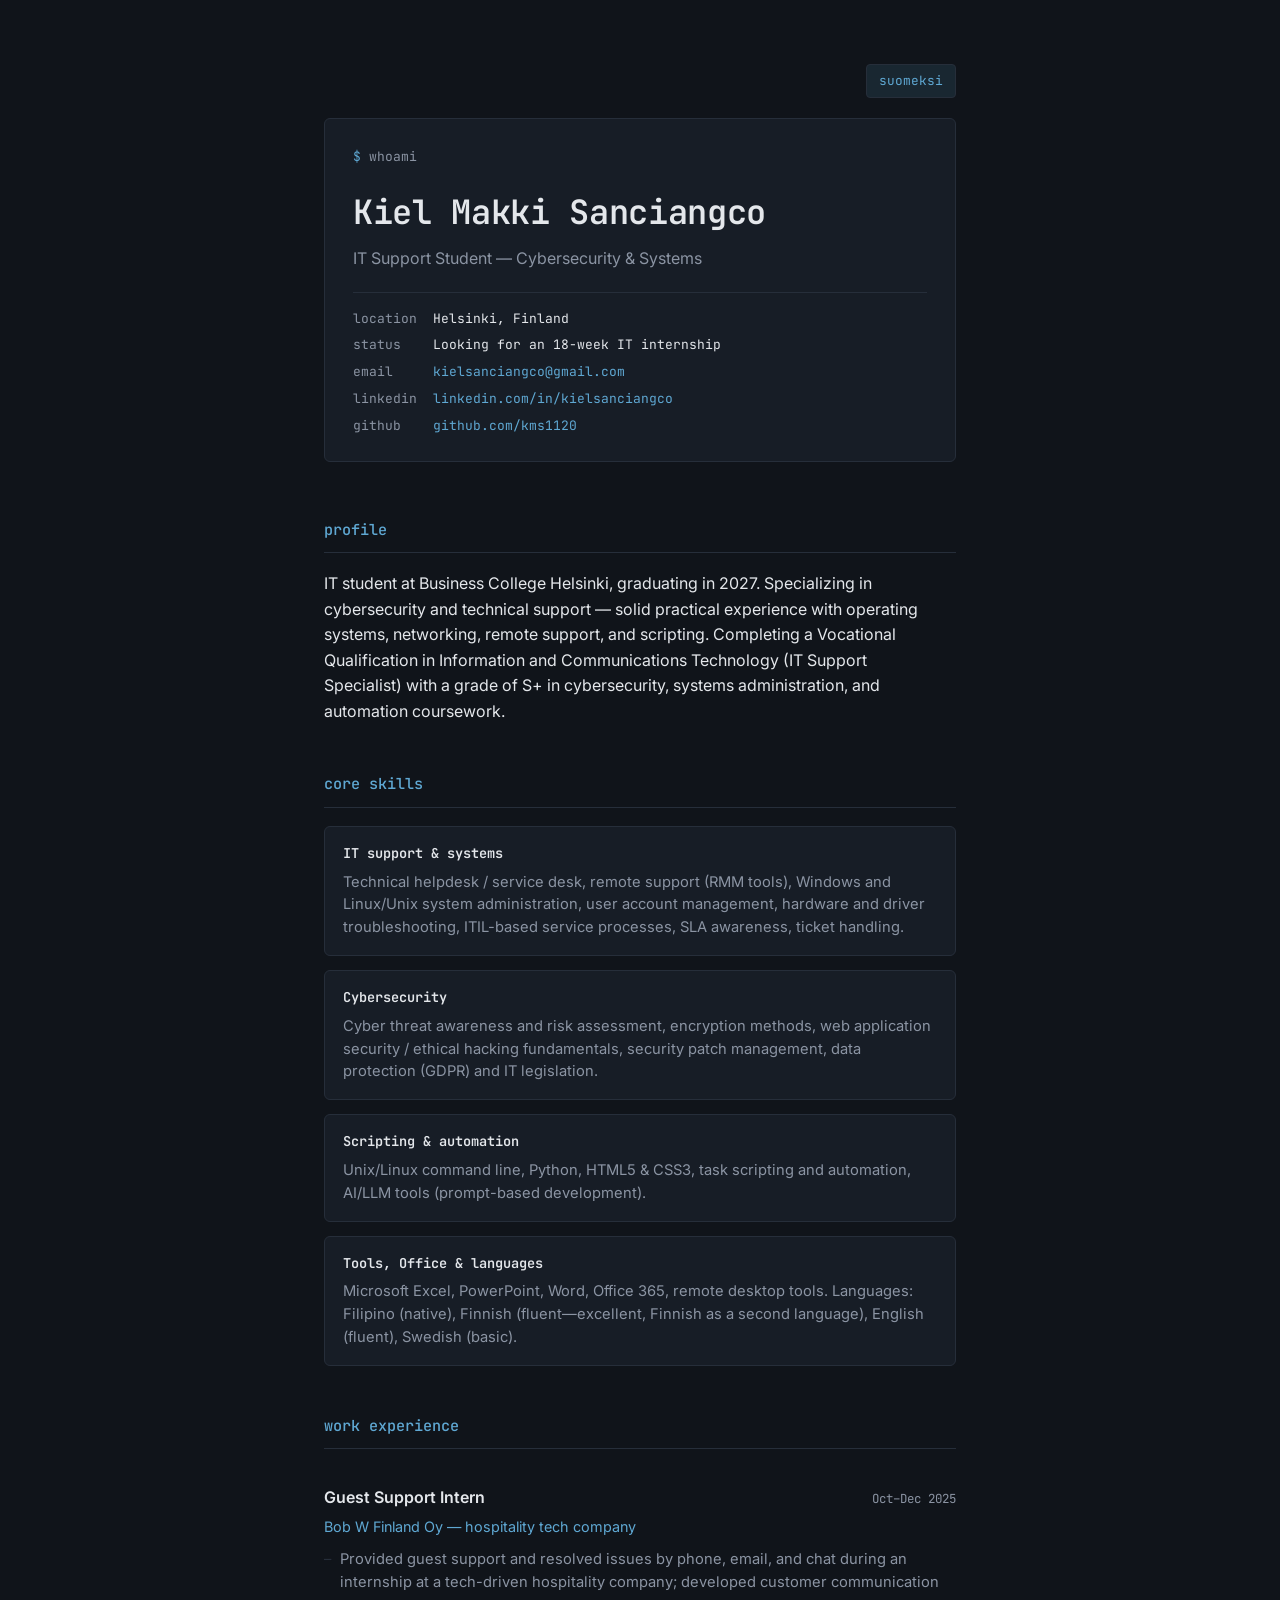
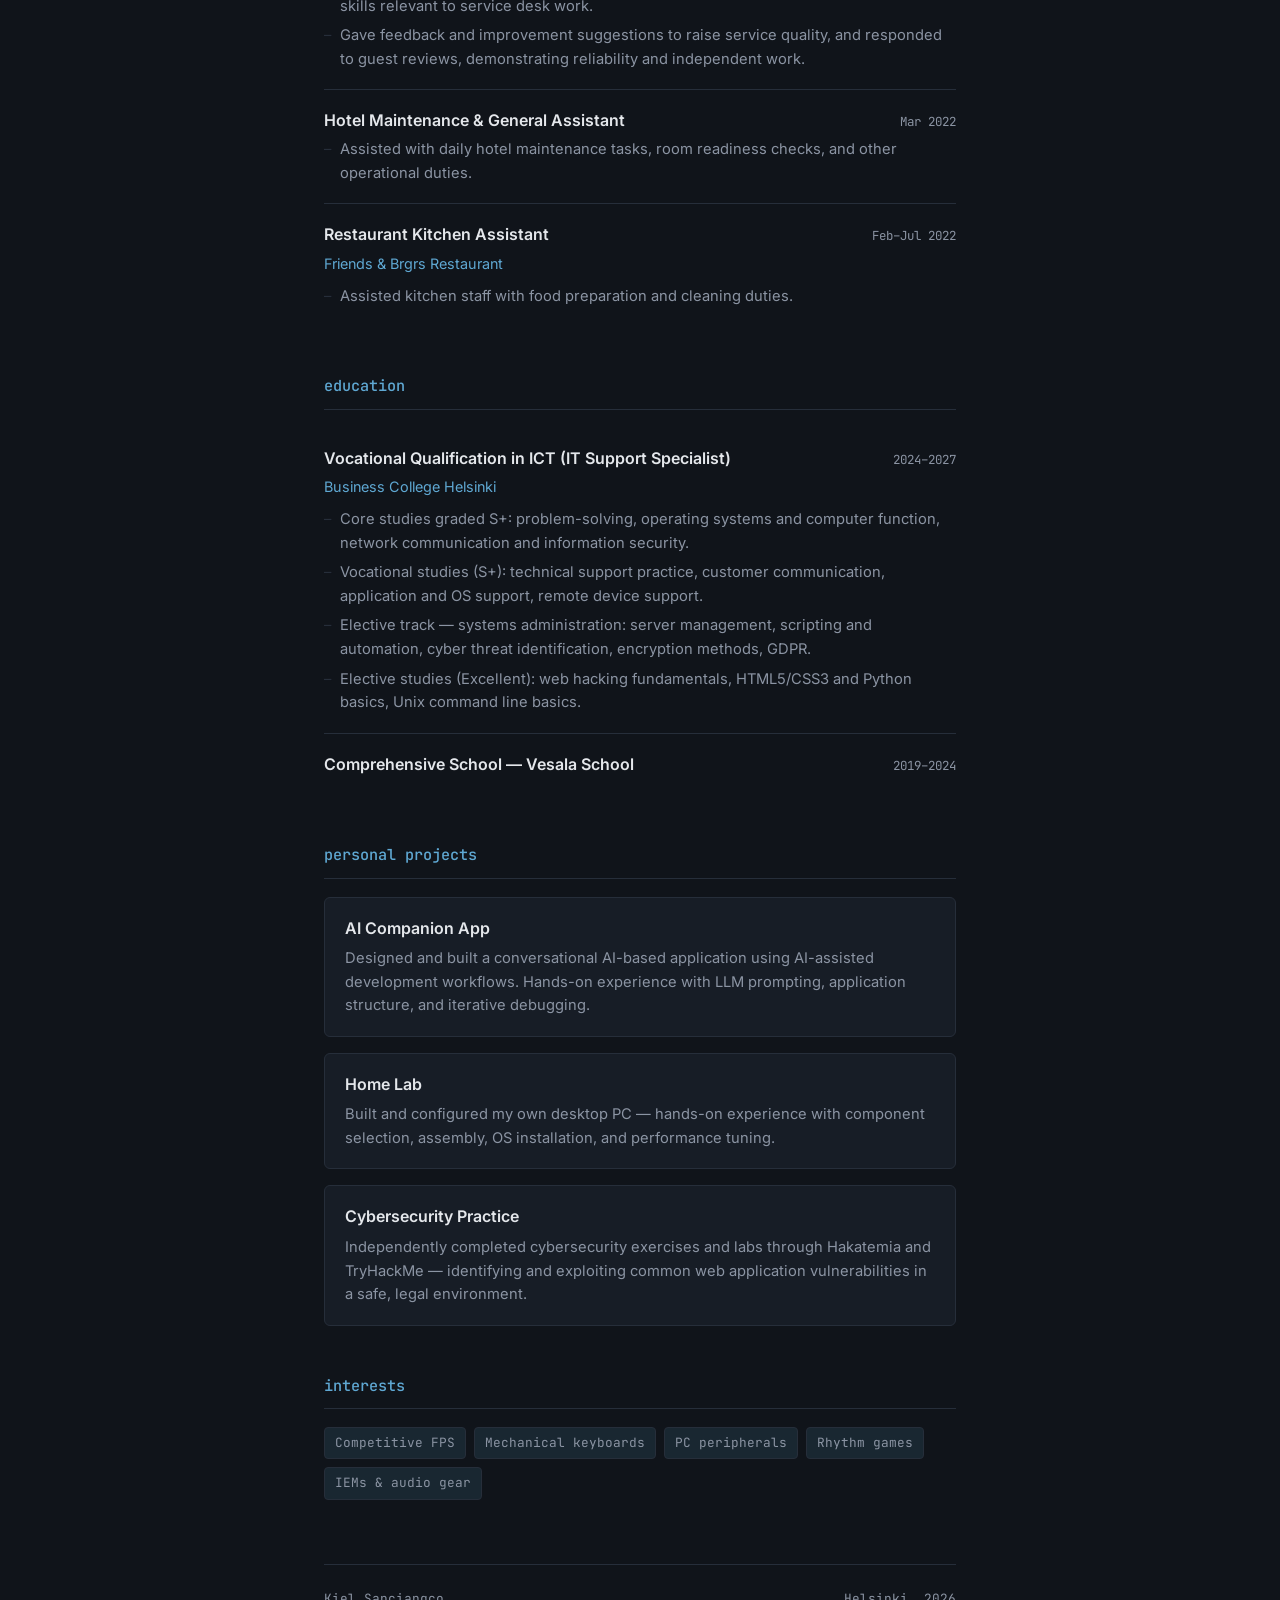
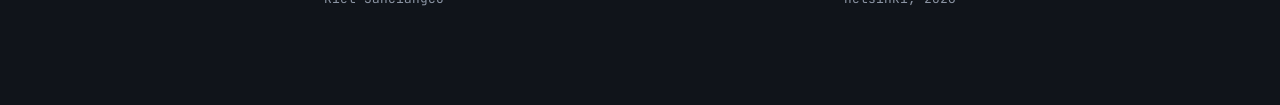
==== en.html @ ac1bd817 "Add files via upload" ====
<!DOCTYPE html>
<html lang="en">
<head>
<meta charset="UTF-8">
<meta name="viewport" content="width=device-width, initial-scale=1.0">
<title>Kiel Sanciangco — IT Support Student</title>
<meta name="description" content="Kiel Sanciangco — IT support student specializing in cybersecurity and systems. Helsinki, Finland.">
<link rel="preconnect" href="https://fonts.googleapis.com">
<link rel="preconnect" href="https://fonts.gstatic.com" crossorigin>
<link href="https://fonts.googleapis.com/css2?family=JetBrains+Mono:wght@400;500;600;700&family=Inter:wght@400;500;600&display=swap" rel="stylesheet">
<style>
  :root {
    --bg: #10141A;
    --surface: #171D26;
    --border: #262E3A;
    --text: #E4E7EB;
    --text-muted: #8B94A3;
    --accent: #5FA8D3;
    --accent-dim: rgba(95, 168, 211, 0.12);
    --mono: 'JetBrains Mono', monospace;
    --sans: 'Inter', -apple-system, sans-serif;
  }

  * { margin: 0; padding: 0; box-sizing: border-box; }

  html { scroll-behavior: smooth; }

  body {
    background: var(--bg);
    color: var(--text);
    font-family: var(--sans);
    font-size: 16px;
    line-height: 1.6;
    -webkit-font-smoothing: antialiased;
  }

  a { color: var(--accent); text-decoration: none; }
  a:hover { text-decoration: underline; }
  a:focus-visible, button:focus-visible {
    outline: 2px solid var(--accent);
    outline-offset: 3px;
  }

  .wrap {
    max-width: 680px;
    margin: 0 auto;
    padding: 64px 24px 96px;
  }

  .lang-toggle {
    text-align: right;
    margin-bottom: 20px;
  }
  .lang-toggle a {
    display: inline-block;
    font-family: var(--mono);
    font-size: 0.8rem;
    color: var(--accent);
    background: var(--accent-dim);
    border: 1px solid var(--border);
    border-radius: 4px;
    padding: 6px 12px;
    text-decoration: none;
  }
  .lang-toggle a:hover { border-color: var(--accent); }

  /* ---- header: terminal-style status block ---- */
  header.intro {
    background: var(--surface);
    border: 1px solid var(--border);
    border-radius: 6px;
    padding: 28px 28px 24px;
    margin-bottom: 56px;
  }

  .prompt-line {
    font-family: var(--mono);
    font-size: 13px;
    color: var(--text-muted);
    margin-bottom: 18px;
  }
  .prompt-line .sym { color: var(--accent); }

  header.intro h1 {
    font-family: var(--mono);
    font-size: clamp(1.6rem, 5vw, 2.1rem);
    font-weight: 600;
    letter-spacing: -0.01em;
    margin-bottom: 6px;
  }

  .role-line {
    color: var(--text-muted);
    font-size: 1rem;
    margin-bottom: 20px;
  }

  .status-grid {
    display: grid;
    grid-template-columns: auto 1fr;
    gap: 6px 16px;
    font-family: var(--mono);
    font-size: 13px;
    padding-top: 16px;
    border-top: 1px solid var(--border);
  }
  .status-grid dt { color: var(--text-muted); }
  .status-grid dd { color: var(--text); word-break: break-word; }

  /* ---- sections ---- */
  section { margin-bottom: 48px; }

  section > h2 {
    font-family: var(--mono);
    font-size: 0.95rem;
    font-weight: 500;
    color: var(--accent);
    margin-bottom: 18px;
    padding-bottom: 10px;
    border-bottom: 1px solid var(--border);
  }

  section > p.lead {
    color: var(--text);
    max-width: 60ch;
  }

  /* ---- skill modules ---- */
  .modules {
    display: grid;
    gap: 14px;
  }
  .module {
    background: var(--surface);
    border: 1px solid var(--border);
    border-radius: 6px;
    padding: 16px 18px;
  }
  .module h3 {
    font-family: var(--mono);
    font-size: 0.85rem;
    font-weight: 600;
    color: var(--text);
    margin-bottom: 6px;
  }
  .module p {
    font-size: 0.92rem;
    color: var(--text-muted);
    line-height: 1.55;
  }

  /* ---- experience / education entries ---- */
  .entry {
    display: grid;
    grid-template-columns: 1fr;
    gap: 4px;
    padding: 18px 0;
    border-bottom: 1px solid var(--border);
  }
  .entry:last-child { border-bottom: none; }

  .entry-head {
    display: flex;
    justify-content: space-between;
    align-items: baseline;
    flex-wrap: wrap;
    gap: 4px 12px;
  }
  .entry-head h3 {
    font-size: 1rem;
    font-weight: 600;
    color: var(--text);
  }
  .entry-head time {
    font-family: var(--mono);
    font-size: 0.78rem;
    color: var(--text-muted);
    white-space: nowrap;
  }
  .entry .org {
    font-size: 0.9rem;
    color: var(--accent);
    margin-bottom: 6px;
  }
  .entry ul {
    list-style: none;
    display: flex;
    flex-direction: column;
    gap: 6px;
  }
  .entry li {
    font-size: 0.92rem;
    color: var(--text-muted);
    padding-left: 16px;
    position: relative;
  }
  .entry li::before {
    content: "–";
    position: absolute;
    left: 0;
    color: var(--border);
  }

  /* ---- projects ---- */
  .projects { display: grid; gap: 16px; }
  .project {
    border: 1px solid var(--border);
    border-radius: 6px;
    padding: 18px 20px;
    background: var(--surface);
  }
  .project h3 {
    font-size: 1rem;
    font-weight: 600;
    margin-bottom: 6px;
  }
  .project p {
    font-size: 0.92rem;
    color: var(--text-muted);
  }

  /* ---- interests ---- */
  .tags {
    display: flex;
    flex-wrap: wrap;
    gap: 8px;
  }
  .tag {
    font-family: var(--mono);
    font-size: 0.8rem;
    color: var(--text-muted);
    background: var(--accent-dim);
    border: 1px solid var(--border);
    border-radius: 4px;
    padding: 5px 10px;
  }

  /* ---- footer ---- */
  footer {
    margin-top: 64px;
    padding-top: 24px;
    border-top: 1px solid var(--border);
    font-family: var(--mono);
    font-size: 0.8rem;
    color: var(--text-muted);
    display: flex;
    justify-content: space-between;
    flex-wrap: wrap;
    gap: 8px;
  }

  @media (max-width: 480px) {
    .wrap { padding: 40px 18px 72px; }
    header.intro { padding: 22px 18px 20px; }
    .status-grid { grid-template-columns: 1fr; gap: 2px 0; }
    .status-grid dt { margin-top: 8px; }
    .entry-head { flex-direction: column; align-items: flex-start; }
  }

  @media (prefers-reduced-motion: reduce) {
    html { scroll-behavior: auto; }
  }
</style>
</head>
<body>
<div class="wrap">

  <div class="lang-toggle"><a href="index.html">suomeksi</a></div>

  <header class="intro">
    <div class="prompt-line"><span class="sym">$</span> whoami</div>
    <h1>Kiel Makki Sanciangco</h1>
    <div class="role-line">IT Support Student — Cybersecurity &amp; Systems</div>
    <dl class="status-grid">
      <dt>location</dt><dd>Helsinki, Finland</dd>
      <dt>status</dt><dd>Looking for an 18-week IT internship</dd>
      <dt>email</dt><dd><a href="mailto:kielsanciangco@gmail.com">kielsanciangco@gmail.com</a></dd>
      <dt>linkedin</dt><dd><a href="https://linkedin.com/in/kielsanciangco" target="_blank" rel="noopener">linkedin.com/in/kielsanciangco</a></dd>
      <dt>github</dt><dd><a href="https://github.com/kms1120" target="_blank" rel="noopener">github.com/kms1120</a></dd>
    </dl>
  </header>

  <section id="profile">
    <h2>profile</h2>
    <p class="lead">IT student at Business College Helsinki, graduating in 2027. Specializing in cybersecurity and technical support — solid practical experience with operating systems, networking, remote support, and scripting. Completing a Vocational Qualification in Information and Communications Technology (IT Support Specialist) with a grade of S+ in cybersecurity, systems administration, and automation coursework.</p>
  </section>

  <section id="skills">
    <h2>core skills</h2>
    <div class="modules">
      <div class="module">
        <h3>IT support &amp; systems</h3>
        <p>Technical helpdesk / service desk, remote support (RMM tools), Windows and Linux/Unix system administration, user account management, hardware and driver troubleshooting, ITIL-based service processes, SLA awareness, ticket handling.</p>
      </div>
      <div class="module">
        <h3>Cybersecurity</h3>
        <p>Cyber threat awareness and risk assessment, encryption methods, web application security / ethical hacking fundamentals, security patch management, data protection (GDPR) and IT legislation.</p>
      </div>
      <div class="module">
        <h3>Scripting &amp; automation</h3>
        <p>Unix/Linux command line, Python, HTML5 &amp; CSS3, task scripting and automation, AI/LLM tools (prompt-based development).</p>
      </div>
      <div class="module">
        <h3>Tools, Office &amp; languages</h3>
        <p>Microsoft Excel, PowerPoint, Word, Office 365, remote desktop tools. Languages: Filipino (native), Finnish (fluent—excellent, Finnish as a second language), English (fluent), Swedish (basic).</p>
      </div>
    </div>
  </section>

  <section id="experience">
    <h2>work experience</h2>

    <div class="entry">
      <div class="entry-head">
        <h3>Guest Support Intern</h3>
        <time>Oct–Dec 2025</time>
      </div>
      <div class="org">Bob W Finland Oy — hospitality tech company</div>
      <ul>
        <li>Provided guest support and resolved issues by phone, email, and chat during an internship at a tech-driven hospitality company; developed customer communication skills relevant to service desk work.</li>
        <li>Gave feedback and improvement suggestions to raise service quality, and responded to guest reviews, demonstrating reliability and independent work.</li>
      </ul>
    </div>

    <div class="entry">
      <div class="entry-head">
        <h3>Hotel Maintenance &amp; General Assistant</h3>
        <time>Mar 2022</time>
      </div>
      <ul>
        <li>Assisted with daily hotel maintenance tasks, room readiness checks, and other operational duties.</li>
      </ul>
    </div>

    <div class="entry">
      <div class="entry-head">
        <h3>Restaurant Kitchen Assistant</h3>
        <time>Feb–Jul 2022</time>
      </div>
      <div class="org">Friends &amp; Brgrs Restaurant</div>
      <ul>
        <li>Assisted kitchen staff with food preparation and cleaning duties.</li>
      </ul>
    </div>
  </section>

  <section id="education">
    <h2>education</h2>

    <div class="entry">
      <div class="entry-head">
        <h3>Vocational Qualification in ICT (IT Support Specialist)</h3>
        <time>2024–2027</time>
      </div>
      <div class="org">Business College Helsinki</div>
      <ul>
        <li>Core studies graded S+: problem-solving, operating systems and computer function, network communication and information security.</li>
        <li>Vocational studies (S+): technical support practice, customer communication, application and OS support, remote device support.</li>
        <li>Elective track — systems administration: server management, scripting and automation, cyber threat identification, encryption methods, GDPR.</li>
        <li>Elective studies (Excellent): web hacking fundamentals, HTML5/CSS3 and Python basics, Unix command line basics.</li>
      </ul>
    </div>

    <div class="entry">
      <div class="entry-head">
        <h3>Comprehensive School — Vesala School</h3>
        <time>2019–2024</time>
      </div>
    </div>
  </section>

  <section id="projects">
    <h2>personal projects</h2>
    <div class="projects">
      <div class="project">
        <h3>AI Companion App</h3>
        <p>Designed and built a conversational AI-based application using AI-assisted development workflows. Hands-on experience with LLM prompting, application structure, and iterative debugging.</p>
      </div>
      <div class="project">
        <h3>Home Lab</h3>
        <p>Built and configured my own desktop PC — hands-on experience with component selection, assembly, OS installation, and performance tuning.</p>
      </div>
      <div class="project">
        <h3>Cybersecurity Practice</h3>
        <p>Independently completed cybersecurity exercises and labs through Hakatemia and TryHackMe — identifying and exploiting common web application vulnerabilities in a safe, legal environment.</p>
      </div>
    </div>
  </section>

  <section id="interests">
    <h2>interests</h2>
    <div class="tags">
      <span class="tag">Competitive FPS</span>
      <span class="tag">Mechanical keyboards</span>
      <span class="tag">PC peripherals</span>
      <span class="tag">Rhythm games</span>
      <span class="tag">IEMs &amp; audio gear</span>
    </div>
  </section>

  <footer>
    <span>Kiel Sanciangco</span>
    <span>Helsinki, 2026</span>
  </footer>

</div>
</body>
</html>
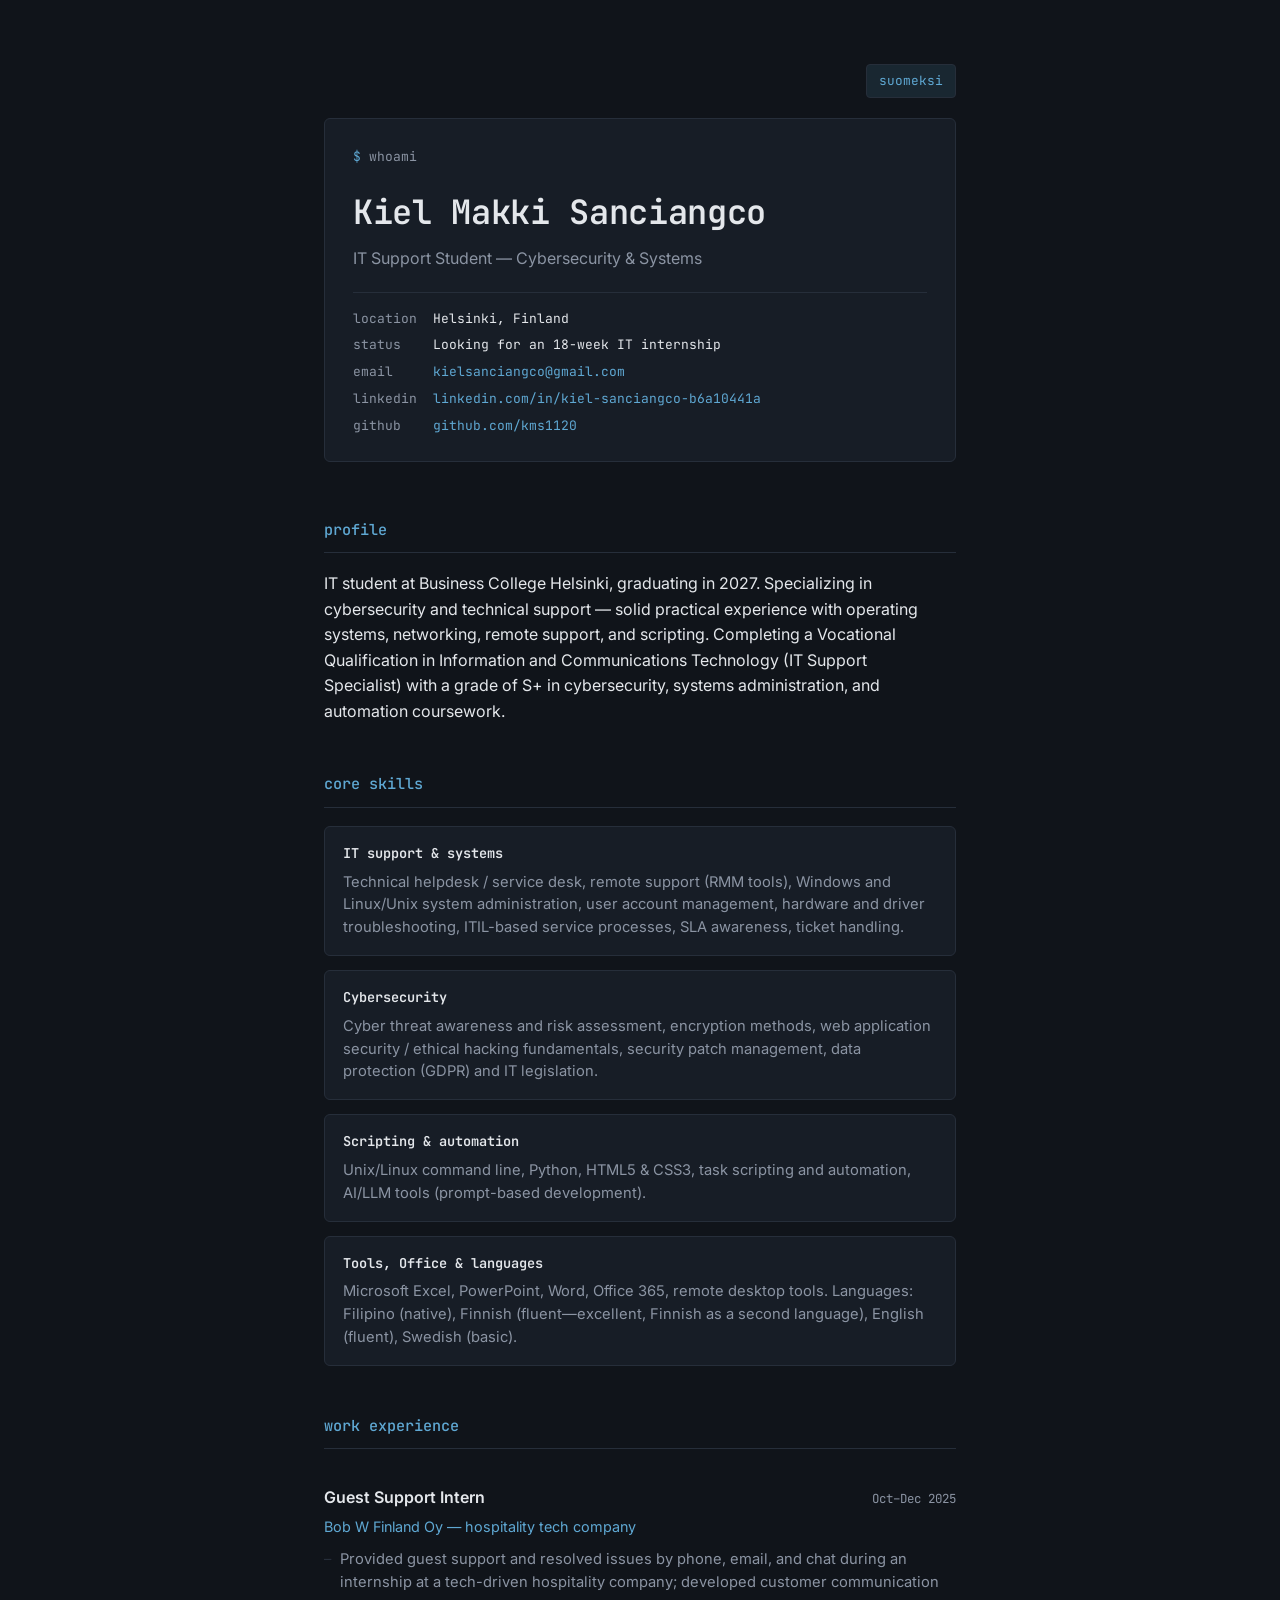
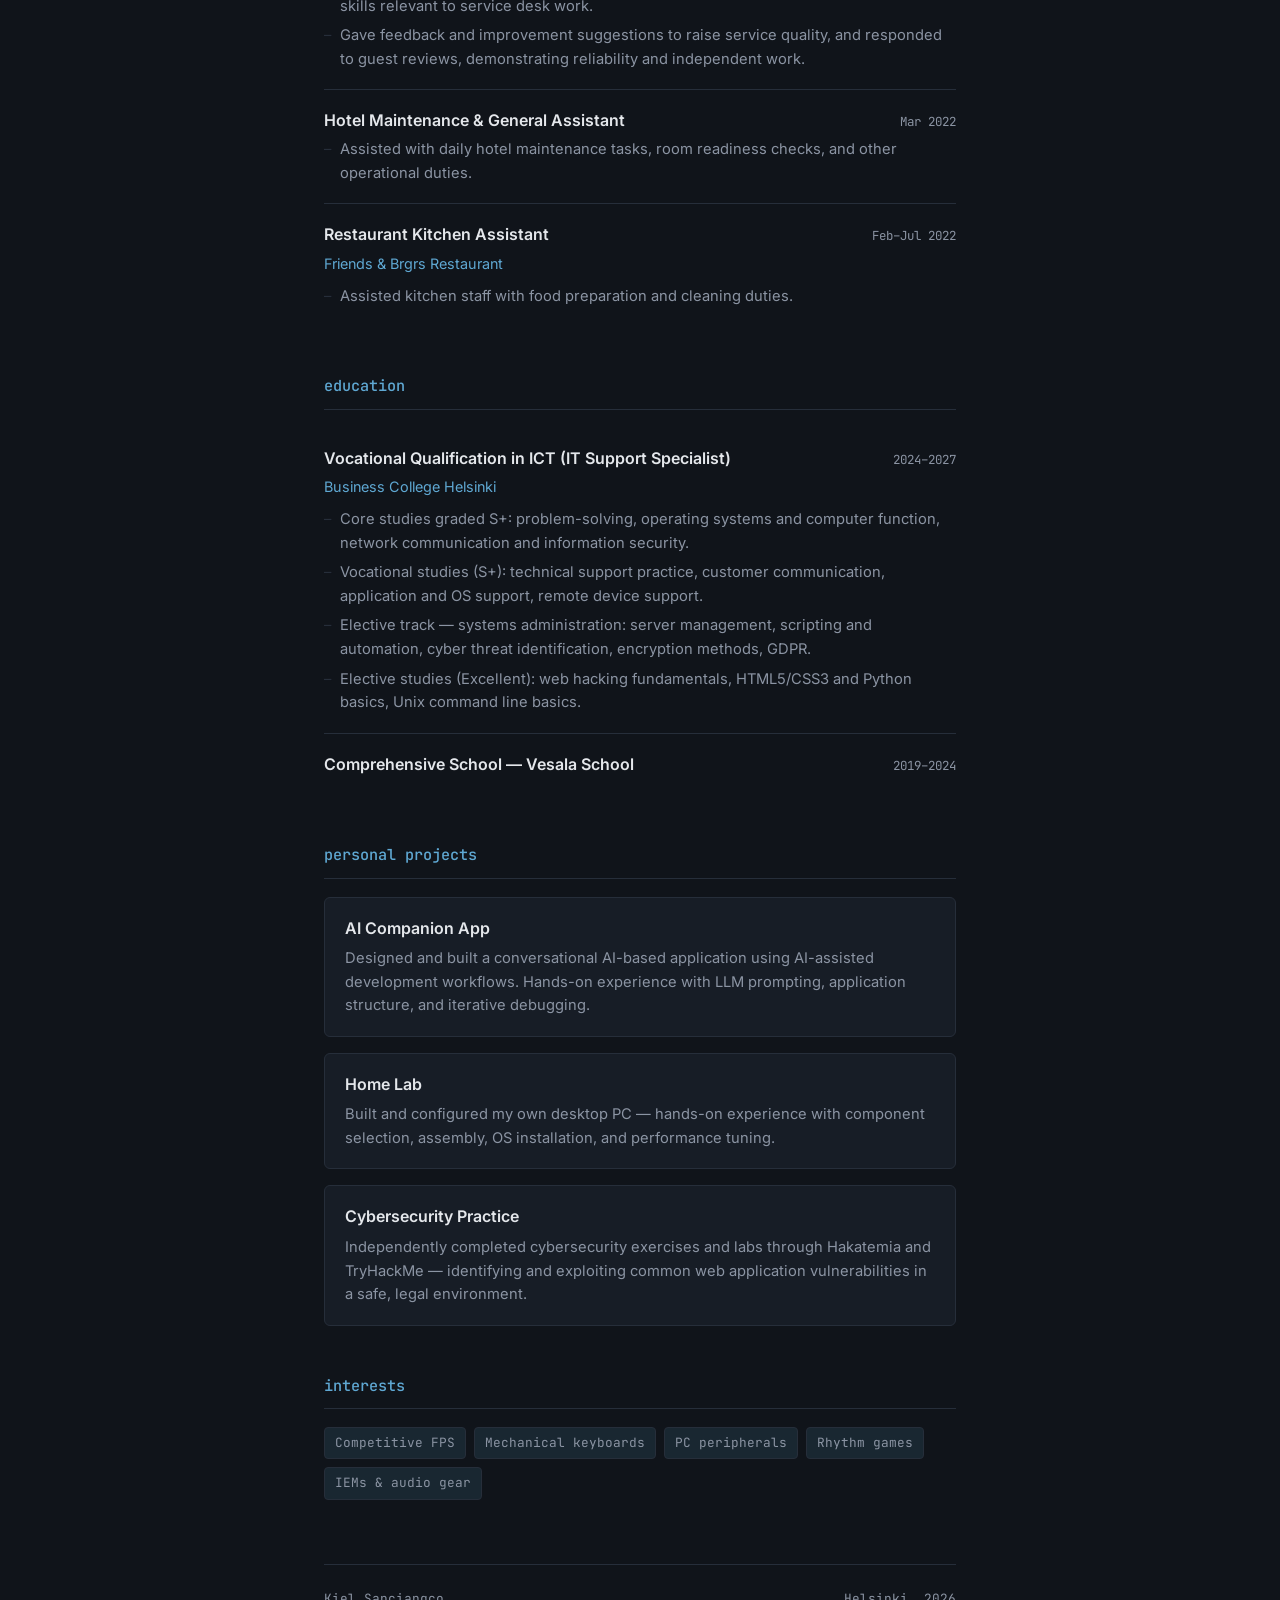
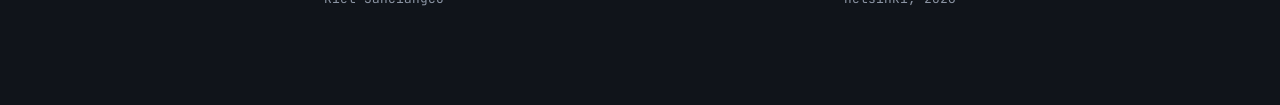
==== commit 490d32ee: "Add files via upload" ====
--- a/en.html
+++ b/en.html
@@ -275,7 +275,7 @@
       <dt>location</dt><dd>Helsinki, Finland</dd>
       <dt>status</dt><dd>Looking for an 18-week IT internship</dd>
       <dt>email</dt><dd><a href="mailto:kielsanciangco@gmail.com">kielsanciangco@gmail.com</a></dd>
-      <dt>linkedin</dt><dd><a href="https://linkedin.com/in/kielsanciangco" target="_blank" rel="noopener">linkedin.com/in/kielsanciangco</a></dd>
+      <dt>linkedin</dt><dd><a href="https://linkedin.com/in/kiel-sanciangco-b6a10441a" target="_blank" rel="noopener">linkedin.com/in/kiel-sanciangco-b6a10441a</a></dd>
       <dt>github</dt><dd><a href="https://github.com/kms1120" target="_blank" rel="noopener">github.com/kms1120</a></dd>
     </dl>
   </header>
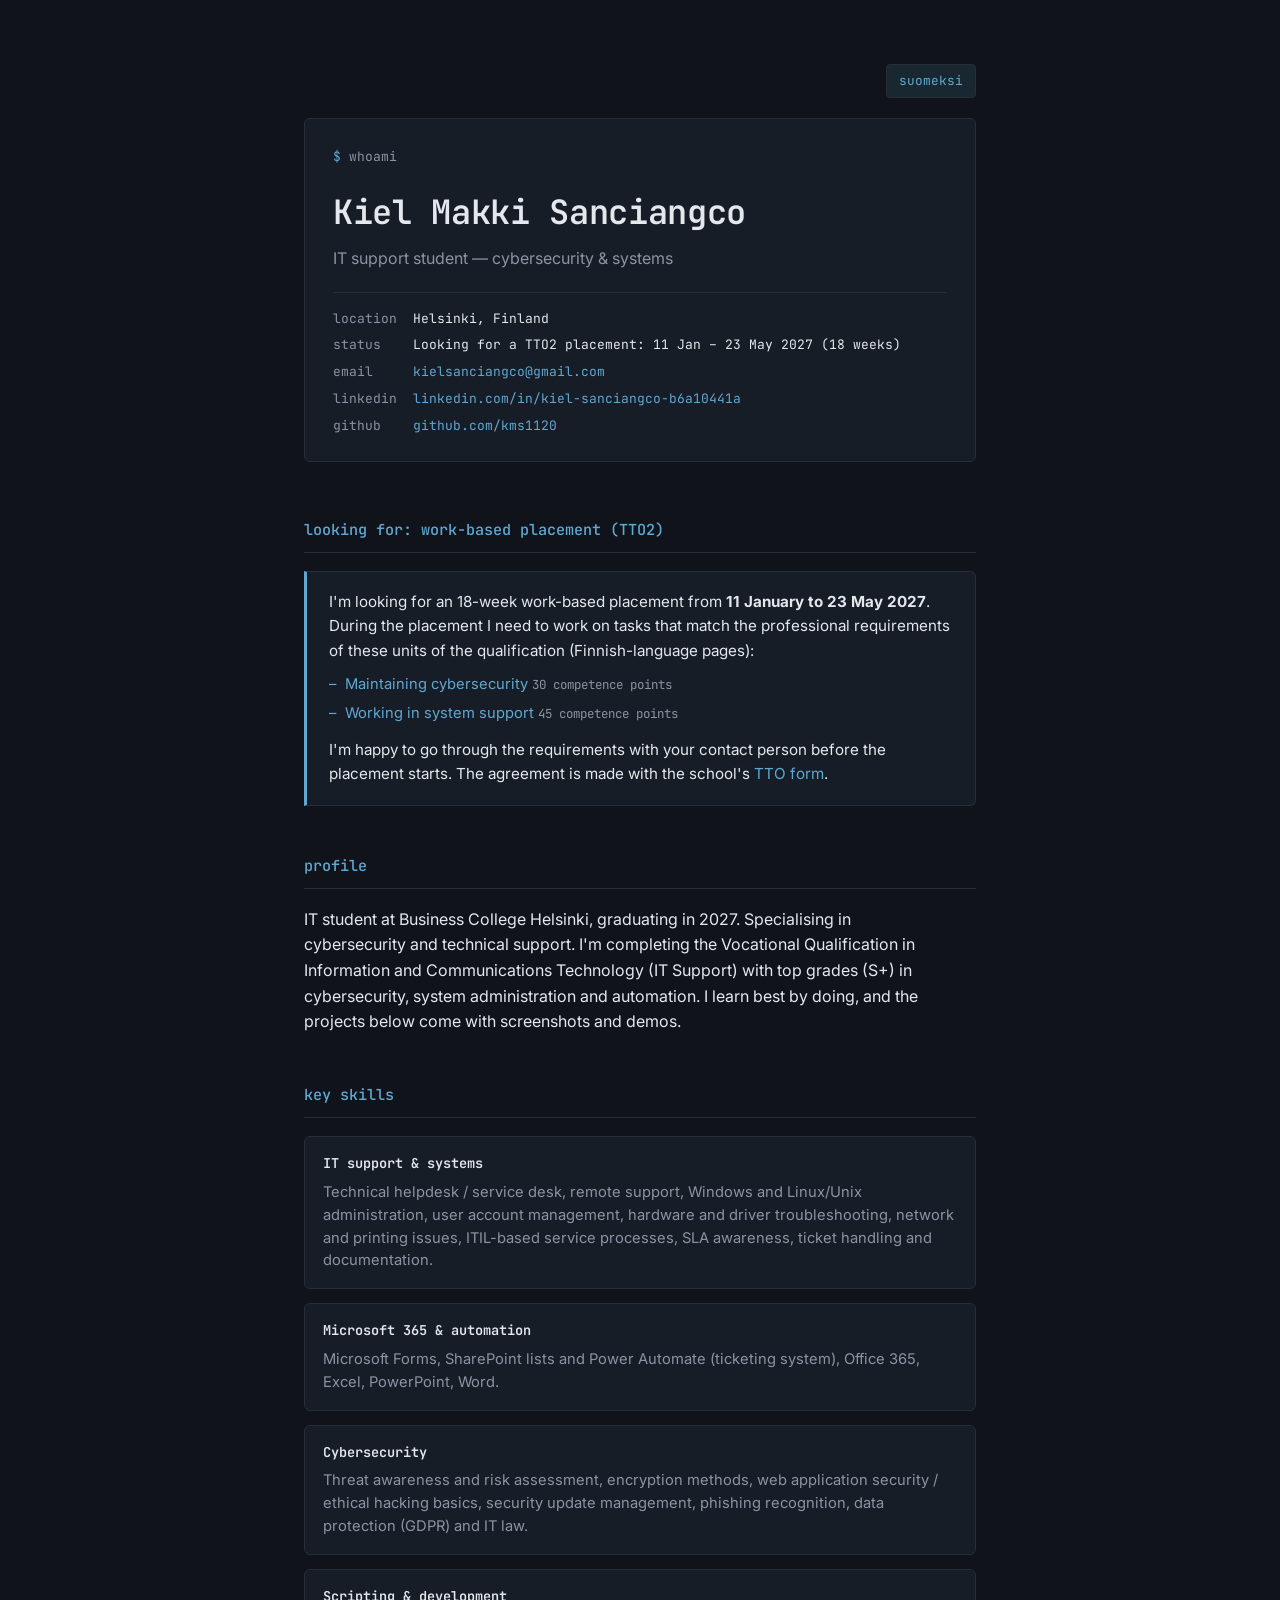
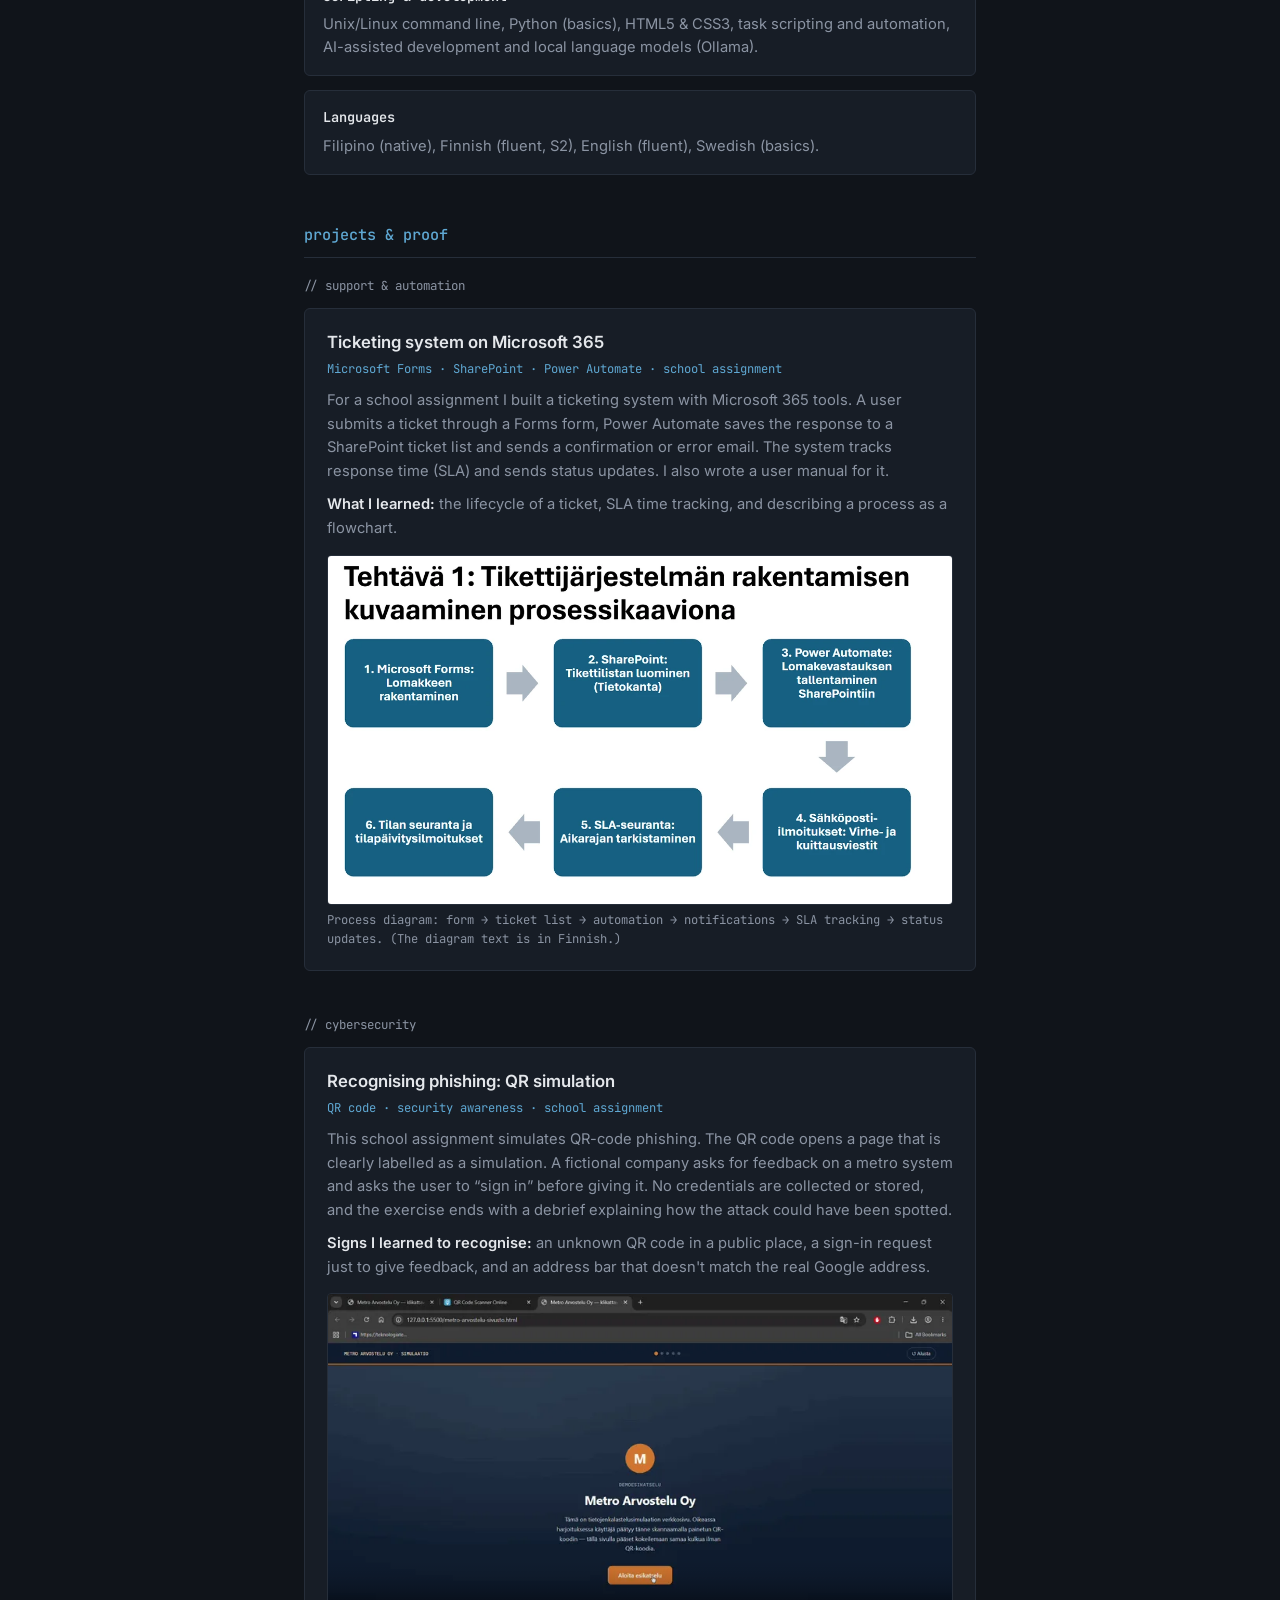
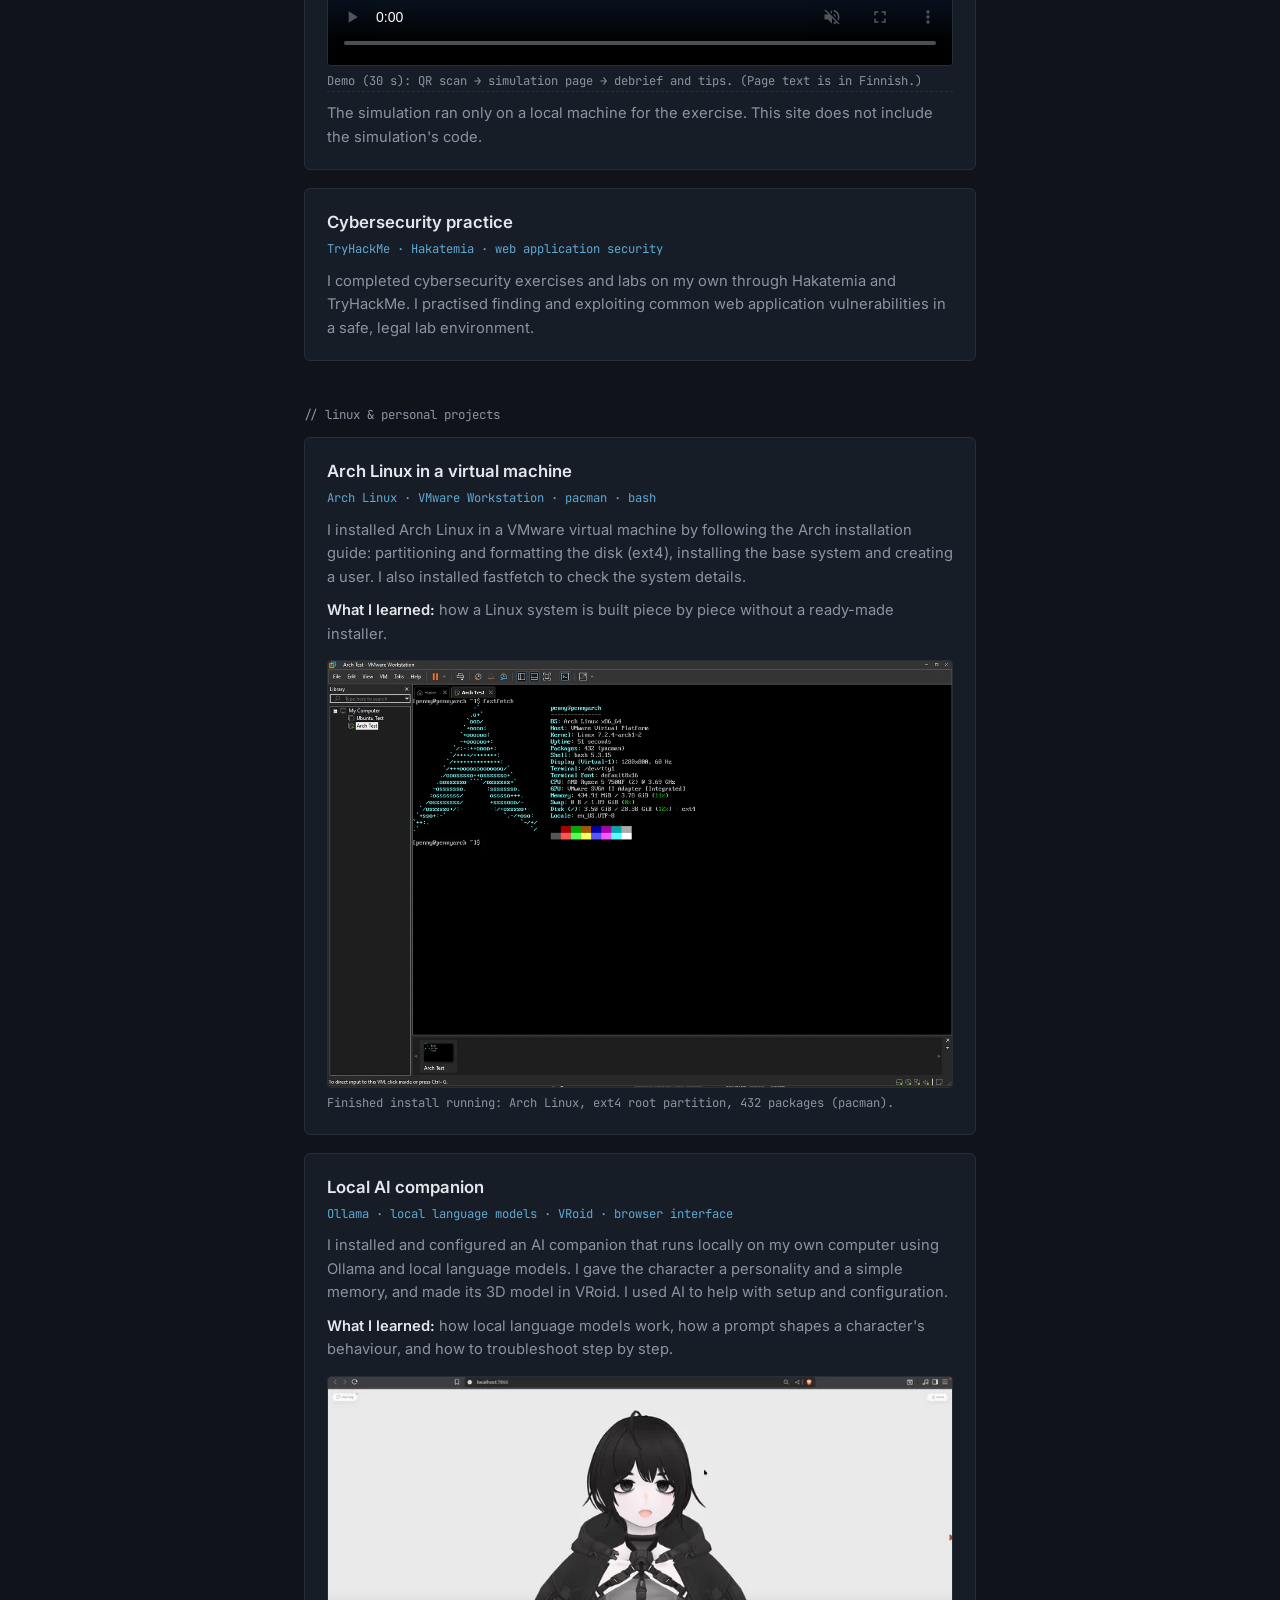
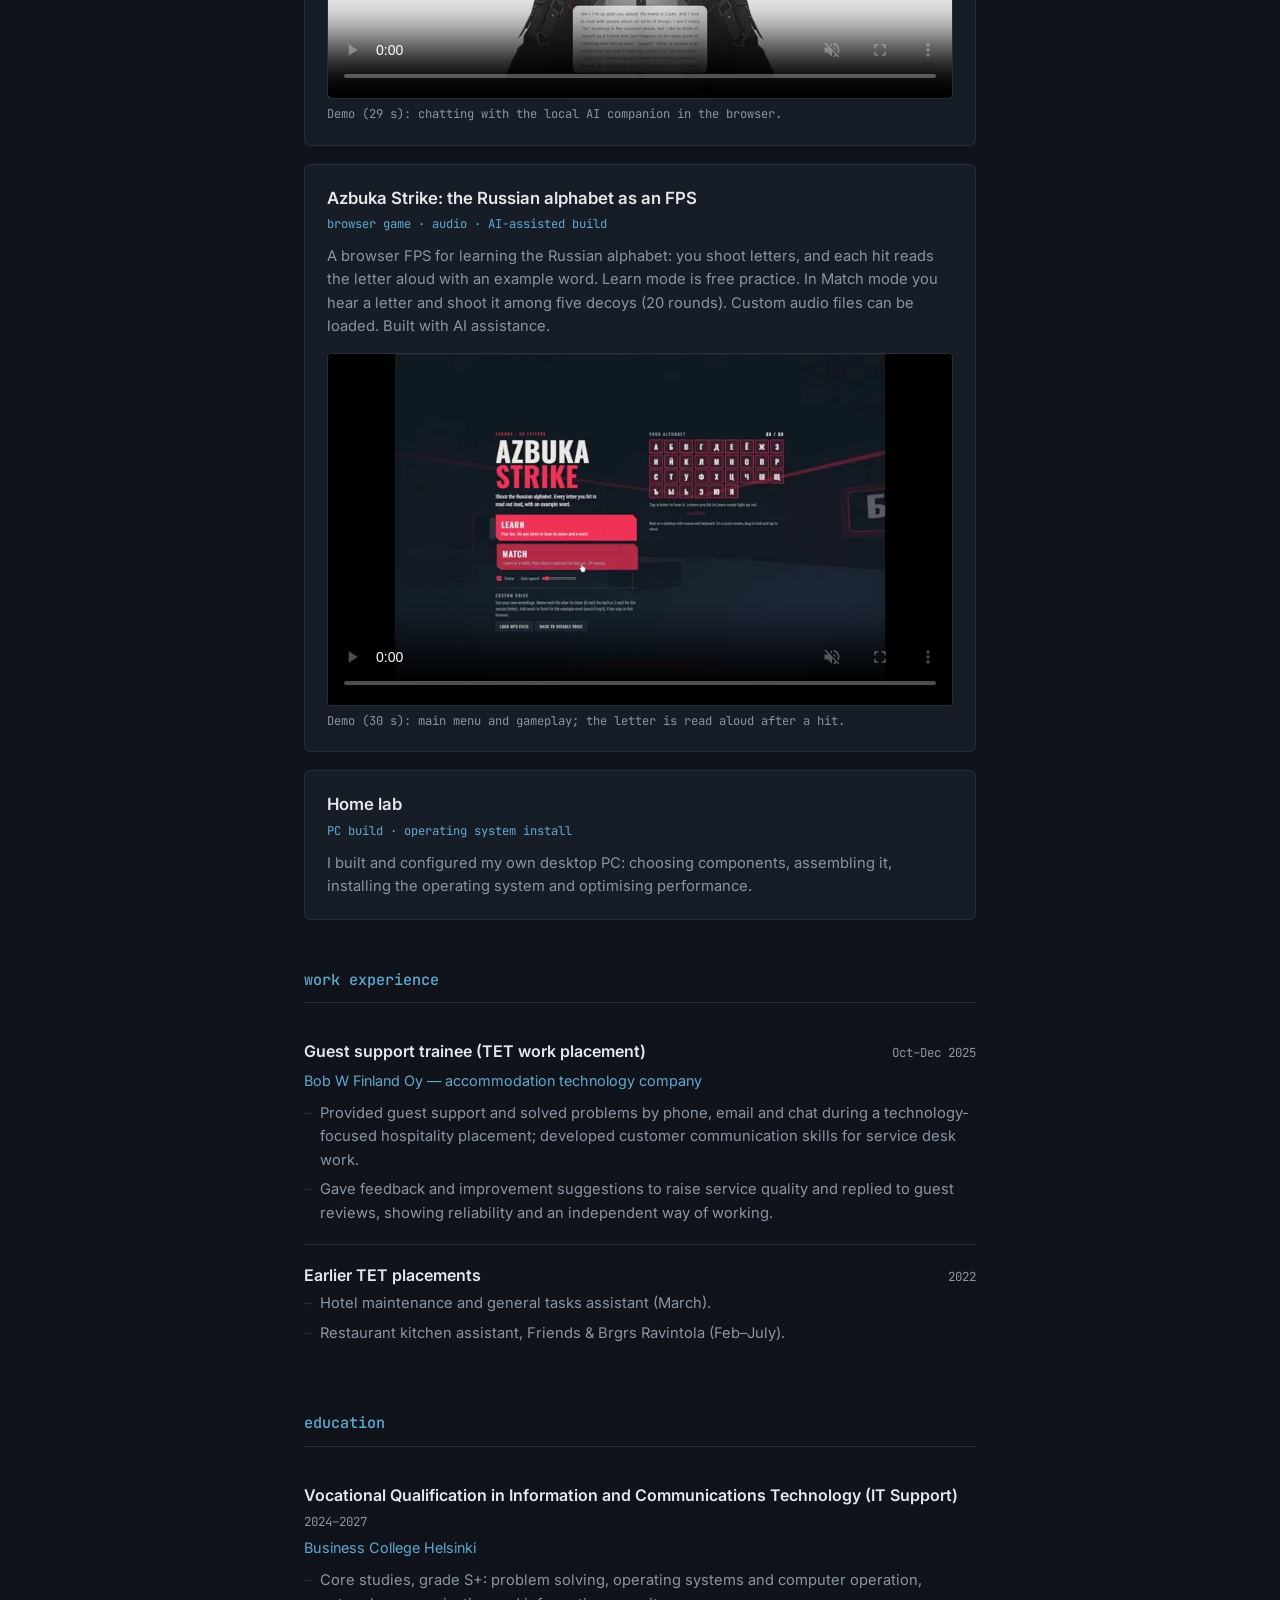
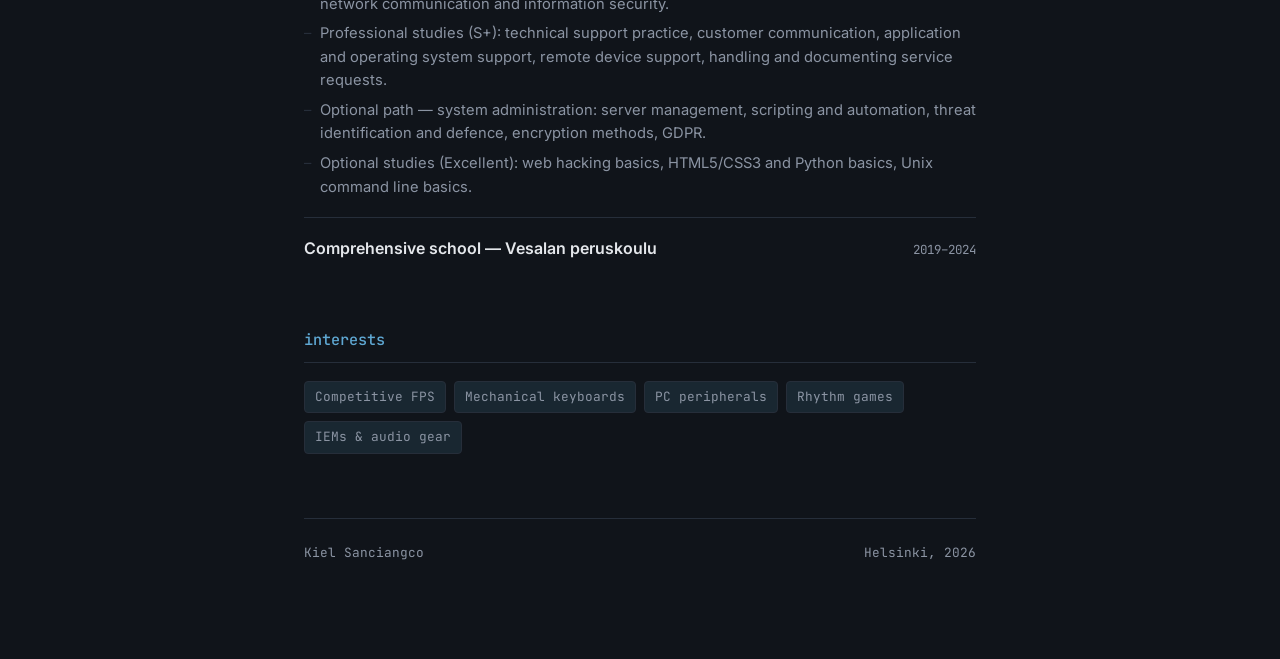
==== commit 42a1b1c2: "Add files via upload" ====
--- a/en.html
+++ b/en.html
@@ -4,306 +4,172 @@
 <meta charset="UTF-8">
 <meta name="viewport" content="width=device-width, initial-scale=1.0">
 <title>Kiel Sanciangco — IT Support Student</title>
-<meta name="description" content="Kiel Sanciangco — IT support student specializing in cybersecurity and systems. Helsinki, Finland.">
+<meta name="description" content="Kiel Sanciangco, IT support student (cybersecurity and system support), Helsinki. Looking for an 18-week work-based placement (TTO2), 11 Jan – 23 May 2027.">
+<meta property="og:title" content="Kiel Sanciangco — IT Support Student">
+<meta property="og:description" content="Cybersecurity and system support. Looking for an 18-week placement, 11 Jan – 23 May 2027.">
+<meta property="og:type" content="website">
+<link rel="alternate" hreflang="fi" href="index.html">
 <link rel="preconnect" href="https://fonts.googleapis.com">
 <link rel="preconnect" href="https://fonts.gstatic.com" crossorigin>
 <link href="https://fonts.googleapis.com/css2?family=JetBrains+Mono:wght@400;500;600;700&family=Inter:wght@400;500;600&display=swap" rel="stylesheet">
-<style>
-  :root {
-    --bg: #10141A;
-    --surface: #171D26;
-    --border: #262E3A;
-    --text: #E4E7EB;
-    --text-muted: #8B94A3;
-    --accent: #5FA8D3;
-    --accent-dim: rgba(95, 168, 211, 0.12);
-    --mono: 'JetBrains Mono', monospace;
-    --sans: 'Inter', -apple-system, sans-serif;
-  }
-
-  * { margin: 0; padding: 0; box-sizing: border-box; }
-
-  html { scroll-behavior: smooth; }
-
-  body {
-    background: var(--bg);
-    color: var(--text);
-    font-family: var(--sans);
-    font-size: 16px;
-    line-height: 1.6;
-    -webkit-font-smoothing: antialiased;
-  }
-
-  a { color: var(--accent); text-decoration: none; }
-  a:hover { text-decoration: underline; }
-  a:focus-visible, button:focus-visible {
-    outline: 2px solid var(--accent);
-    outline-offset: 3px;
-  }
-
-  .wrap {
-    max-width: 680px;
-    margin: 0 auto;
-    padding: 64px 24px 96px;
-  }
-
-  .lang-toggle {
-    text-align: right;
-    margin-bottom: 20px;
-  }
-  .lang-toggle a {
-    display: inline-block;
-    font-family: var(--mono);
-    font-size: 0.8rem;
-    color: var(--accent);
-    background: var(--accent-dim);
-    border: 1px solid var(--border);
-    border-radius: 4px;
-    padding: 6px 12px;
-    text-decoration: none;
-  }
-  .lang-toggle a:hover { border-color: var(--accent); }
-
-  /* ---- header: terminal-style status block ---- */
-  header.intro {
-    background: var(--surface);
-    border: 1px solid var(--border);
-    border-radius: 6px;
-    padding: 28px 28px 24px;
-    margin-bottom: 56px;
-  }
-
-  .prompt-line {
-    font-family: var(--mono);
-    font-size: 13px;
-    color: var(--text-muted);
-    margin-bottom: 18px;
-  }
-  .prompt-line .sym { color: var(--accent); }
-
-  header.intro h1 {
-    font-family: var(--mono);
-    font-size: clamp(1.6rem, 5vw, 2.1rem);
-    font-weight: 600;
-    letter-spacing: -0.01em;
-    margin-bottom: 6px;
-  }
-
-  .role-line {
-    color: var(--text-muted);
-    font-size: 1rem;
-    margin-bottom: 20px;
-  }
-
-  .status-grid {
-    display: grid;
-    grid-template-columns: auto 1fr;
-    gap: 6px 16px;
-    font-family: var(--mono);
-    font-size: 13px;
-    padding-top: 16px;
-    border-top: 1px solid var(--border);
-  }
-  .status-grid dt { color: var(--text-muted); }
-  .status-grid dd { color: var(--text); word-break: break-word; }
-
-  /* ---- sections ---- */
-  section { margin-bottom: 48px; }
-
-  section > h2 {
-    font-family: var(--mono);
-    font-size: 0.95rem;
-    font-weight: 500;
-    color: var(--accent);
-    margin-bottom: 18px;
-    padding-bottom: 10px;
-    border-bottom: 1px solid var(--border);
-  }
-
-  section > p.lead {
-    color: var(--text);
-    max-width: 60ch;
-  }
-
-  /* ---- skill modules ---- */
-  .modules {
-    display: grid;
-    gap: 14px;
-  }
-  .module {
-    background: var(--surface);
-    border: 1px solid var(--border);
-    border-radius: 6px;
-    padding: 16px 18px;
-  }
-  .module h3 {
-    font-family: var(--mono);
-    font-size: 0.85rem;
-    font-weight: 600;
-    color: var(--text);
-    margin-bottom: 6px;
-  }
-  .module p {
-    font-size: 0.92rem;
-    color: var(--text-muted);
-    line-height: 1.55;
-  }
-
-  /* ---- experience / education entries ---- */
-  .entry {
-    display: grid;
-    grid-template-columns: 1fr;
-    gap: 4px;
-    padding: 18px 0;
-    border-bottom: 1px solid var(--border);
-  }
-  .entry:last-child { border-bottom: none; }
-
-  .entry-head {
-    display: flex;
-    justify-content: space-between;
-    align-items: baseline;
-    flex-wrap: wrap;
-    gap: 4px 12px;
-  }
-  .entry-head h3 {
-    font-size: 1rem;
-    font-weight: 600;
-    color: var(--text);
-  }
-  .entry-head time {
-    font-family: var(--mono);
-    font-size: 0.78rem;
-    color: var(--text-muted);
-    white-space: nowrap;
-  }
-  .entry .org {
-    font-size: 0.9rem;
-    color: var(--accent);
-    margin-bottom: 6px;
-  }
-  .entry ul {
-    list-style: none;
-    display: flex;
-    flex-direction: column;
-    gap: 6px;
-  }
-  .entry li {
-    font-size: 0.92rem;
-    color: var(--text-muted);
-    padding-left: 16px;
-    position: relative;
-  }
-  .entry li::before {
-    content: "–";
-    position: absolute;
-    left: 0;
-    color: var(--border);
-  }
-
-  /* ---- projects ---- */
-  .projects { display: grid; gap: 16px; }
-  .project {
-    border: 1px solid var(--border);
-    border-radius: 6px;
-    padding: 18px 20px;
-    background: var(--surface);
-  }
-  .project h3 {
-    font-size: 1rem;
-    font-weight: 600;
-    margin-bottom: 6px;
-  }
-  .project p {
-    font-size: 0.92rem;
-    color: var(--text-muted);
-  }
-
-  /* ---- interests ---- */
-  .tags {
-    display: flex;
-    flex-wrap: wrap;
-    gap: 8px;
-  }
-  .tag {
-    font-family: var(--mono);
-    font-size: 0.8rem;
-    color: var(--text-muted);
-    background: var(--accent-dim);
-    border: 1px solid var(--border);
-    border-radius: 4px;
-    padding: 5px 10px;
-  }
-
-  /* ---- footer ---- */
-  footer {
-    margin-top: 64px;
-    padding-top: 24px;
-    border-top: 1px solid var(--border);
-    font-family: var(--mono);
-    font-size: 0.8rem;
-    color: var(--text-muted);
-    display: flex;
-    justify-content: space-between;
-    flex-wrap: wrap;
-    gap: 8px;
-  }
-
-  @media (max-width: 480px) {
-    .wrap { padding: 40px 18px 72px; }
-    header.intro { padding: 22px 18px 20px; }
-    .status-grid { grid-template-columns: 1fr; gap: 2px 0; }
-    .status-grid dt { margin-top: 8px; }
-    .entry-head { flex-direction: column; align-items: flex-start; }
-  }
-
-  @media (prefers-reduced-motion: reduce) {
-    html { scroll-behavior: auto; }
-  }
-</style>
+<link rel="stylesheet" href="style.css">
 </head>
 <body>
 <div class="wrap">
 
-  <div class="lang-toggle"><a href="index.html">suomeksi</a></div>
+  <div class="lang-toggle"><a href="index.html" hreflang="fi" lang="fi">suomeksi</a></div>
 
   <header class="intro">
     <div class="prompt-line"><span class="sym">$</span> whoami</div>
     <h1>Kiel Makki Sanciangco</h1>
-    <div class="role-line">IT Support Student — Cybersecurity &amp; Systems</div>
+    <div class="role-line">IT support student — cybersecurity &amp; systems</div>
     <dl class="status-grid">
       <dt>location</dt><dd>Helsinki, Finland</dd>
-      <dt>status</dt><dd>Looking for an 18-week IT internship</dd>
+      <dt>status</dt><dd>Looking for a TTO2 placement: 11 Jan – 23 May 2027 (18 weeks)</dd>
       <dt>email</dt><dd><a href="mailto:kielsanciangco@gmail.com">kielsanciangco@gmail.com</a></dd>
       <dt>linkedin</dt><dd><a href="https://linkedin.com/in/kiel-sanciangco-b6a10441a" target="_blank" rel="noopener">linkedin.com/in/kiel-sanciangco-b6a10441a</a></dd>
       <dt>github</dt><dd><a href="https://github.com/kms1120" target="_blank" rel="noopener">github.com/kms1120</a></dd>
     </dl>
   </header>
 
+  <section id="tto2">
+    <h2>looking for: work-based placement (TTO2)</h2>
+    <div class="callout">
+      <p>I'm looking for an 18-week work-based placement from <strong>11 January to 23 May 2027</strong>. During the placement I need to work on tasks that match the professional requirements of these units of the qualification (Finnish-language pages):</p>
+      <ul>
+        <li><a href="https://eperusteet.opintopolku.fi/#/fi/ammatillinen/6779583/tutkinnonosat/6816528" target="_blank" rel="noopener">Maintaining cybersecurity</a> <span>30 competence points</span></li>
+        <li><a href="https://eperusteet.opintopolku.fi/#/fi/ammatillinen/6779583/tutkinnonosat/6816525" target="_blank" rel="noopener">Working in system support</a> <span>45 competence points</span></li>
+      </ul>
+      <p>I'm happy to go through the requirements with your contact person before the placement starts. The agreement is made with the school's <a href="https://www3.bc.fi/tto-lomake/" target="_blank" rel="noopener">TTO form</a>.</p>
+    </div>
+  </section>
+
   <section id="profile">
     <h2>profile</h2>
-    <p class="lead">IT student at Business College Helsinki, graduating in 2027. Specializing in cybersecurity and technical support — solid practical experience with operating systems, networking, remote support, and scripting. Completing a Vocational Qualification in Information and Communications Technology (IT Support Specialist) with a grade of S+ in cybersecurity, systems administration, and automation coursework.</p>
+    <p class="lead">IT student at Business College Helsinki, graduating in 2027. Specialising in cybersecurity and technical support. I'm completing the Vocational Qualification in Information and Communications Technology (IT Support) with top grades (S+) in cybersecurity, system administration and automation. I learn best by doing, and the projects below come with screenshots and demos.</p>
   </section>
 
   <section id="skills">
-    <h2>core skills</h2>
+    <h2>key skills</h2>
     <div class="modules">
       <div class="module">
         <h3>IT support &amp; systems</h3>
-        <p>Technical helpdesk / service desk, remote support (RMM tools), Windows and Linux/Unix system administration, user account management, hardware and driver troubleshooting, ITIL-based service processes, SLA awareness, ticket handling.</p>
+        <p>Technical helpdesk / service desk, remote support, Windows and Linux/Unix administration, user account management, hardware and driver troubleshooting, network and printing issues, ITIL-based service processes, SLA awareness, ticket handling and documentation.</p>
+      </div>
+      <div class="module">
+        <h3>Microsoft 365 &amp; automation</h3>
+        <p>Microsoft Forms, SharePoint lists and Power Automate (ticketing system), Office 365, Excel, PowerPoint, Word.</p>
       </div>
       <div class="module">
         <h3>Cybersecurity</h3>
-        <p>Cyber threat awareness and risk assessment, encryption methods, web application security / ethical hacking fundamentals, security patch management, data protection (GDPR) and IT legislation.</p>
-      </div>
-      <div class="module">
-        <h3>Scripting &amp; automation</h3>
-        <p>Unix/Linux command line, Python, HTML5 &amp; CSS3, task scripting and automation, AI/LLM tools (prompt-based development).</p>
-      </div>
-      <div class="module">
-        <h3>Tools, Office &amp; languages</h3>
-        <p>Microsoft Excel, PowerPoint, Word, Office 365, remote desktop tools. Languages: Filipino (native), Finnish (fluent—excellent, Finnish as a second language), English (fluent), Swedish (basic).</p>
-      </div>
+        <p>Threat awareness and risk assessment, encryption methods, web application security / ethical hacking basics, security update management, phishing recognition, data protection (GDPR) and IT law.</p>
+      </div>
+      <div class="module">
+        <h3>Scripting &amp; development</h3>
+        <p>Unix/Linux command line, Python (basics), HTML5 &amp; CSS3, task scripting and automation, AI-assisted development and local language models (Ollama).</p>
+      </div>
+      <div class="module">
+        <h3>Languages</h3>
+        <p>Filipino (native), Finnish (fluent, S2), English (fluent), Swedish (basics).</p>
+      </div>
+    </div>
+  </section>
+
+  <section id="projects">
+    <h2>projects &amp; proof</h2>
+    <div class="projects">
+
+      <p class="group-label">// support &amp; automation</p>
+
+      <article class="project">
+        <h3>Ticketing system on Microsoft 365</h3>
+        <div class="stack">Microsoft Forms · SharePoint · Power Automate · school assignment</div>
+        <p>For a school assignment I built a ticketing system with Microsoft 365 tools. A user submits a ticket through a Forms form, Power Automate saves the response to a SharePoint ticket list and sends a confirmation or error email. The system tracks response time (SLA) and sends status updates. I also wrote a user manual for it.</p>
+        <p><strong>What I learned:</strong> the lifecycle of a ticket, SLA time tracking, and describing a process as a flowchart.</p>
+        <figure>
+          <img src="assets/ticket-flow.webp" width="1200" height="670" loading="lazy"
+               alt="Process diagram of the ticketing system in six steps: 1. Microsoft Forms form, 2. SharePoint ticket list, 3. Power Automate saves the response to SharePoint, 4. email notifications (error and confirmation messages), 5. SLA tracking, 6. status tracking and status update notifications.">
+          <figcaption>Process diagram: form → ticket list → automation → notifications → SLA tracking → status updates. (The diagram text is in Finnish.)</figcaption>
+        </figure>
+        <!-- User manual: add a link here once the PDF is cleaned of names and URLs:
+        <div class="links"><a href="assets/ticketing-manual.pdf">Download the manual (PDF)</a></div> -->
+      </article>
+
+      <p class="group-label">// cybersecurity</p>
+
+      <article class="project">
+        <h3>Recognising phishing: QR simulation</h3>
+        <div class="stack">QR code · security awareness · school assignment</div>
+        <p>This school assignment simulates QR-code phishing. The QR code opens a page that is clearly labelled as a simulation. A fictional company asks for feedback on a metro system and asks the user to “sign in” before giving it. No credentials are collected or stored, and the exercise ends with a debrief explaining how the attack could have been spotted.</p>
+        <p><strong>Signs I learned to recognise:</strong> an unknown QR code in a public place, a sign-in request just to give feedback, and an address bar that doesn't match the real Google address.</p>
+        <figure>
+          <video controls muted loop playsinline preload="none" data-autoplay width="800" height="475"
+                 poster="assets/phishing-sim-poster.webp"
+                 aria-label="Demo: scanning a QR code opens a simulation page that ends with a debrief on how to recognise phishing.">
+            <source src="assets/phishing-sim.mp4" type="video/mp4">
+          </video>
+          <figcaption>Demo (30 s): QR scan → simulation page → debrief and tips. (Page text is in Finnish.)</figcaption>
+        </figure>
+        <p class="note">The simulation ran only on a local machine for the exercise. This site does not include the simulation's code.</p>
+      </article>
+
+      <article class="project">
+        <h3>Cybersecurity practice</h3>
+        <div class="stack">TryHackMe · Hakatemia · web application security</div>
+        <p>I completed cybersecurity exercises and labs on my own through Hakatemia and TryHackMe. I practised finding and exploiting common web application vulnerabilities in a safe, legal lab environment.</p>
+      </article>
+
+      <p class="group-label">// linux &amp; personal projects</p>
+
+      <article class="project">
+        <h3>Arch Linux in a virtual machine</h3>
+        <div class="stack">Arch Linux · VMware Workstation · pacman · bash</div>
+        <p>I installed Arch Linux in a VMware virtual machine by following the Arch installation guide: partitioning and formatting the disk (ext4), installing the base system and creating a user. I also installed fastfetch to check the system details.</p>
+        <p><strong>What I learned:</strong> how a Linux system is built piece by piece without a ready-made installer.</p>
+        <figure>
+          <img src="assets/arch-fastfetch.webp" width="1200" height="819" loading="lazy"
+               alt="VMware Workstation terminal showing fastfetch output from the Arch Linux virtual machine: Arch Linux x86_64, 432 packages (pacman), ext4 root partition.">
+          <figcaption>Finished install running: Arch Linux, ext4 root partition, 432 packages (pacman).</figcaption>
+        </figure>
+      </article>
+
+      <article class="project">
+        <h3>Local AI companion</h3>
+        <div class="stack">Ollama · local language models · VRoid · browser interface</div>
+        <p>I installed and configured an AI companion that runs locally on my own computer using Ollama and local language models. I gave the character a personality and a simple memory, and made its 3D model in VRoid. I used AI to help with setup and configuration.</p>
+        <p><strong>What I learned:</strong> how local language models work, how a prompt shapes a character's behaviour, and how to troubleshoot step by step.</p>
+        <figure>
+          <video controls muted loop playsinline preload="none" data-autoplay width="800" height="412"
+                 poster="assets/ai-companion-poster.webp"
+                 aria-label="Demo: chatting with the AI companion in the browser; the character answers a question about who it is.">
+            <source src="assets/ai-companion.mp4" type="video/mp4">
+          </video>
+          <figcaption>Demo (29 s): chatting with the local AI companion in the browser.</figcaption>
+        </figure>
+      </article>
+
+      <article class="project">
+        <h3>Azbuka Strike: the Russian alphabet as an FPS</h3>
+        <div class="stack">browser game · audio · AI-assisted build</div>
+        <p>A browser FPS for learning the Russian alphabet: you shoot letters, and each hit reads the letter aloud with an example word. Learn mode is free practice. In Match mode you hear a letter and shoot it among five decoys (20 rounds). Custom audio files can be loaded. Built with AI assistance.</p>
+        <figure>
+          <video controls muted loop playsinline preload="none" data-autoplay width="800" height="450"
+                 poster="assets/azbuka-strike-poster.webp"
+                 aria-label="Demo: the Azbuka Strike main menu and gameplay view where Russian letters are shot.">
+            <source src="assets/azbuka-strike.mp4" type="video/mp4">
+          </video>
+          <figcaption>Demo (30 s): main menu and gameplay; the letter is read aloud after a hit.</figcaption>
+        </figure>
+        <!-- Add a live demo link if the game is published (e.g. GitHub Pages):
+        <div class="links"><a href="URL">Play the game</a></div> -->
+      </article>
+
+      <article class="project">
+        <h3>Home lab</h3>
+        <div class="stack">PC build · operating system install</div>
+        <p>I built and configured my own desktop PC: choosing components, assembling it, installing the operating system and optimising performance.</p>
+      </article>
+
     </div>
   </section>
 
@@ -312,34 +178,24 @@
 
     <div class="entry">
       <div class="entry-head">
-        <h3>Guest Support Intern</h3>
+        <h3>Guest support trainee (TET work placement)</h3>
         <time>Oct–Dec 2025</time>
       </div>
-      <div class="org">Bob W Finland Oy — hospitality tech company</div>
-      <ul>
-        <li>Provided guest support and resolved issues by phone, email, and chat during an internship at a tech-driven hospitality company; developed customer communication skills relevant to service desk work.</li>
-        <li>Gave feedback and improvement suggestions to raise service quality, and responded to guest reviews, demonstrating reliability and independent work.</li>
-      </ul>
-    </div>
-
-    <div class="entry">
-      <div class="entry-head">
-        <h3>Hotel Maintenance &amp; General Assistant</h3>
-        <time>Mar 2022</time>
-      </div>
-      <ul>
-        <li>Assisted with daily hotel maintenance tasks, room readiness checks, and other operational duties.</li>
-      </ul>
-    </div>
-
-    <div class="entry">
-      <div class="entry-head">
-        <h3>Restaurant Kitchen Assistant</h3>
-        <time>Feb–Jul 2022</time>
-      </div>
-      <div class="org">Friends &amp; Brgrs Restaurant</div>
-      <ul>
-        <li>Assisted kitchen staff with food preparation and cleaning duties.</li>
+      <div class="org">Bob W Finland Oy — accommodation technology company</div>
+      <ul>
+        <li>Provided guest support and solved problems by phone, email and chat during a technology-focused hospitality placement; developed customer communication skills for service desk work.</li>
+        <li>Gave feedback and improvement suggestions to raise service quality and replied to guest reviews, showing reliability and an independent way of working.</li>
+      </ul>
+    </div>
+
+    <div class="entry">
+      <div class="entry-head">
+        <h3>Earlier TET placements</h3>
+        <time>2022</time>
+      </div>
+      <ul>
+        <li>Hotel maintenance and general tasks assistant (March).</li>
+        <li>Restaurant kitchen assistant, Friends &amp; Brgrs Ravintola (Feb–July).</li>
       </ul>
     </div>
   </section>
@@ -349,40 +205,22 @@
 
     <div class="entry">
       <div class="entry-head">
-        <h3>Vocational Qualification in ICT (IT Support Specialist)</h3>
+        <h3>Vocational Qualification in Information and Communications Technology (IT Support)</h3>
         <time>2024–2027</time>
       </div>
       <div class="org">Business College Helsinki</div>
       <ul>
-        <li>Core studies graded S+: problem-solving, operating systems and computer function, network communication and information security.</li>
-        <li>Vocational studies (S+): technical support practice, customer communication, application and OS support, remote device support.</li>
-        <li>Elective track — systems administration: server management, scripting and automation, cyber threat identification, encryption methods, GDPR.</li>
-        <li>Elective studies (Excellent): web hacking fundamentals, HTML5/CSS3 and Python basics, Unix command line basics.</li>
-      </ul>
-    </div>
-
-    <div class="entry">
-      <div class="entry-head">
-        <h3>Comprehensive School — Vesala School</h3>
+        <li>Core studies, grade S+: problem solving, operating systems and computer operation, network communication and information security.</li>
+        <li>Professional studies (S+): technical support practice, customer communication, application and operating system support, remote device support, handling and documenting service requests.</li>
+        <li>Optional path — system administration: server management, scripting and automation, threat identification and defence, encryption methods, GDPR.</li>
+        <li>Optional studies (Excellent): web hacking basics, HTML5/CSS3 and Python basics, Unix command line basics.</li>
+      </ul>
+    </div>
+
+    <div class="entry">
+      <div class="entry-head">
+        <h3>Comprehensive school — Vesalan peruskoulu</h3>
         <time>2019–2024</time>
-      </div>
-    </div>
-  </section>
-
-  <section id="projects">
-    <h2>personal projects</h2>
-    <div class="projects">
-      <div class="project">
-        <h3>AI Companion App</h3>
-        <p>Designed and built a conversational AI-based application using AI-assisted development workflows. Hands-on experience with LLM prompting, application structure, and iterative debugging.</p>
-      </div>
-      <div class="project">
-        <h3>Home Lab</h3>
-        <p>Built and configured my own desktop PC — hands-on experience with component selection, assembly, OS installation, and performance tuning.</p>
-      </div>
-      <div class="project">
-        <h3>Cybersecurity Practice</h3>
-        <p>Independently completed cybersecurity exercises and labs through Hakatemia and TryHackMe — identifying and exploiting common web application vulnerabilities in a safe, legal environment.</p>
       </div>
     </div>
   </section>
@@ -404,5 +242,23 @@
   </footer>
 
 </div>
+
+<script>
+/* Demo videos play only while visible. Native controls stay available. */
+(function () {
+  var videos = document.querySelectorAll('video[data-autoplay]');
+  if (!videos.length) return;
+  var reduce = window.matchMedia && window.matchMedia('(prefers-reduced-motion: reduce)').matches;
+  if (reduce || !('IntersectionObserver' in window)) return;
+  var io = new IntersectionObserver(function (entries) {
+    entries.forEach(function (e) {
+      var v = e.target;
+      if (e.isIntersecting) { var p = v.play(); if (p && p.catch) p.catch(function () {}); }
+      else { v.pause(); }
+    });
+  }, { threshold: 0.5 });
+  videos.forEach(function (v) { io.observe(v); });
+})();
+</script>
 </body>
 </html>
--- a/style.css
+++ b/style.css
@@ -0,0 +1,268 @@
+:root {
+  --bg: #10141A;
+  --surface: #171D26;
+  --border: #262E3A;
+  --text: #E4E7EB;
+  --text-muted: #8B94A3;
+  --accent: #5FA8D3;
+  --accent-dim: rgba(95, 168, 211, 0.12);
+  --mono: 'JetBrains Mono', monospace;
+  --sans: 'Inter', -apple-system, sans-serif;
+}
+
+* { margin: 0; padding: 0; box-sizing: border-box; }
+
+html { scroll-behavior: smooth; }
+
+body {
+  background: var(--bg);
+  color: var(--text);
+  font-family: var(--sans);
+  font-size: 16px;
+  line-height: 1.6;
+  -webkit-font-smoothing: antialiased;
+}
+
+a { color: var(--accent); text-decoration: none; }
+a:hover { text-decoration: underline; }
+a:focus-visible, button:focus-visible {
+  outline: 2px solid var(--accent);
+  outline-offset: 3px;
+}
+
+.wrap {
+  max-width: 720px;
+  margin: 0 auto;
+  padding: 64px 24px 96px;
+}
+
+.lang-toggle { text-align: right; margin-bottom: 20px; }
+.lang-toggle a {
+  display: inline-block;
+  font-family: var(--mono);
+  font-size: 0.8rem;
+  color: var(--accent);
+  background: var(--accent-dim);
+  border: 1px solid var(--border);
+  border-radius: 4px;
+  padding: 6px 12px;
+  text-decoration: none;
+}
+.lang-toggle a:hover { border-color: var(--accent); }
+
+/* ---- header ---- */
+header.intro {
+  background: var(--surface);
+  border: 1px solid var(--border);
+  border-radius: 6px;
+  padding: 28px 28px 24px;
+  margin-bottom: 56px;
+}
+.prompt-line {
+  font-family: var(--mono);
+  font-size: 13px;
+  color: var(--text-muted);
+  margin-bottom: 18px;
+}
+.prompt-line .sym { color: var(--accent); }
+header.intro h1 {
+  font-family: var(--mono);
+  font-size: clamp(1.6rem, 5vw, 2.1rem);
+  font-weight: 600;
+  letter-spacing: -0.01em;
+  margin-bottom: 6px;
+}
+.role-line { color: var(--text-muted); font-size: 1rem; margin-bottom: 20px; }
+
+.status-grid {
+  display: grid;
+  grid-template-columns: auto 1fr;
+  gap: 6px 16px;
+  font-family: var(--mono);
+  font-size: 13px;
+  padding-top: 16px;
+  border-top: 1px solid var(--border);
+}
+.status-grid dt { color: var(--text-muted); }
+.status-grid dd { color: var(--text); word-break: break-word; }
+
+/* ---- sections ---- */
+section { margin-bottom: 48px; }
+section > h2 {
+  font-family: var(--mono);
+  font-size: 0.95rem;
+  font-weight: 500;
+  color: var(--accent);
+  margin-bottom: 18px;
+  padding-bottom: 10px;
+  border-bottom: 1px solid var(--border);
+}
+section > p.lead { color: var(--text); max-width: 62ch; }
+
+/* ---- module cards ---- */
+.modules { display: grid; gap: 14px; }
+.module {
+  background: var(--surface);
+  border: 1px solid var(--border);
+  border-radius: 6px;
+  padding: 16px 18px;
+}
+.module h3 {
+  font-family: var(--mono);
+  font-size: 0.85rem;
+  font-weight: 600;
+  color: var(--text);
+  margin-bottom: 6px;
+}
+.module p { font-size: 0.92rem; color: var(--text-muted); line-height: 1.55; }
+
+/* ---- entries ---- */
+.entry {
+  display: grid;
+  grid-template-columns: 1fr;
+  gap: 4px;
+  padding: 18px 0;
+  border-bottom: 1px solid var(--border);
+}
+.entry:last-child { border-bottom: none; }
+.entry-head {
+  display: flex;
+  justify-content: space-between;
+  align-items: baseline;
+  flex-wrap: wrap;
+  gap: 4px 12px;
+}
+.entry-head h3 { font-size: 1rem; font-weight: 600; color: var(--text); }
+.entry-head time {
+  font-family: var(--mono);
+  font-size: 0.78rem;
+  color: var(--text-muted);
+  white-space: nowrap;
+}
+.entry .org { font-size: 0.9rem; color: var(--accent); margin-bottom: 6px; }
+.entry ul { list-style: none; display: flex; flex-direction: column; gap: 6px; }
+.entry li {
+  font-size: 0.92rem;
+  color: var(--text-muted);
+  padding-left: 16px;
+  position: relative;
+}
+.entry li::before { content: "–"; position: absolute; left: 0; color: var(--border); }
+
+/* ---- projects ---- */
+.projects { display: grid; gap: 18px; }
+.project {
+  border: 1px solid var(--border);
+  border-radius: 6px;
+  padding: 20px 22px;
+  background: var(--surface);
+}
+.project h3 { font-size: 1.05rem; font-weight: 600; margin-bottom: 4px; }
+.project .stack {
+  font-family: var(--mono);
+  font-size: 0.76rem;
+  color: var(--accent);
+  margin-bottom: 10px;
+}
+.project p { font-size: 0.92rem; color: var(--text-muted); margin-bottom: 10px; }
+.project p:last-child { margin-bottom: 0; }
+.project p strong { color: var(--text); font-weight: 600; }
+
+.project figure { margin: 14px 0 0; }
+.project img, .project video {
+  width: 100%;
+  height: auto;
+  display: block;
+  border: 1px solid var(--border);
+  border-radius: 4px;
+  background: var(--bg);
+}
+.project figcaption {
+  font-family: var(--mono);
+  font-size: 0.76rem;
+  color: var(--text-muted);
+  margin-top: 6px;
+}
+.project .links {
+  display: flex;
+  flex-wrap: wrap;
+  gap: 8px 16px;
+  margin-top: 12px;
+  font-family: var(--mono);
+  font-size: 0.8rem;
+}
+
+/* ---- tags ---- */
+.tags { display: flex; flex-wrap: wrap; gap: 8px; }
+.tag {
+  font-family: var(--mono);
+  font-size: 0.8rem;
+  color: var(--text-muted);
+  background: var(--accent-dim);
+  border: 1px solid var(--border);
+  border-radius: 4px;
+  padding: 5px 10px;
+}
+
+/* ---- footer ---- */
+footer {
+  margin-top: 64px;
+  padding-top: 24px;
+  border-top: 1px solid var(--border);
+  font-family: var(--mono);
+  font-size: 0.8rem;
+  color: var(--text-muted);
+  display: flex;
+  justify-content: space-between;
+  flex-wrap: wrap;
+  gap: 8px;
+}
+
+@media (max-width: 480px) {
+  .wrap { padding: 40px 18px 72px; }
+  header.intro { padding: 22px 18px 20px; }
+  .status-grid { grid-template-columns: 1fr; gap: 2px 0; }
+  .status-grid dt { margin-top: 8px; }
+  .entry-head { flex-direction: column; align-items: flex-start; }
+  .project { padding: 16px 16px; }
+}
+
+@media (prefers-reduced-motion: reduce) {
+  html { scroll-behavior: auto; }
+}
+
+/* ---- TTO2 callout ---- */
+.callout {
+  background: var(--surface);
+  border: 1px solid var(--border);
+  border-left: 3px solid var(--accent);
+  border-radius: 0 6px 6px 0;
+  padding: 18px 22px;
+}
+.callout p { font-size: 0.95rem; color: var(--text); margin-bottom: 10px; }
+.callout p:last-child { margin-bottom: 0; }
+.callout ul { list-style: none; display: grid; gap: 6px; margin: 4px 0 12px; }
+.callout li {
+  font-size: 0.92rem;
+  color: var(--text-muted);
+  padding-left: 16px;
+  position: relative;
+}
+.callout li::before { content: "–"; position: absolute; left: 0; color: var(--accent); }
+.callout li span { font-family: var(--mono); font-size: 0.78rem; color: var(--text-muted); }
+
+/* ---- project group labels ---- */
+.group-label {
+  font-family: var(--mono);
+  font-size: 0.78rem;
+  color: var(--text-muted);
+  margin: 26px 0 -6px;
+}
+.group-label:first-child { margin-top: 0; }
+
+.note {
+  font-size: 0.85rem;
+  color: var(--text-muted);
+  border-top: 1px dashed var(--border);
+  padding-top: 10px;
+}
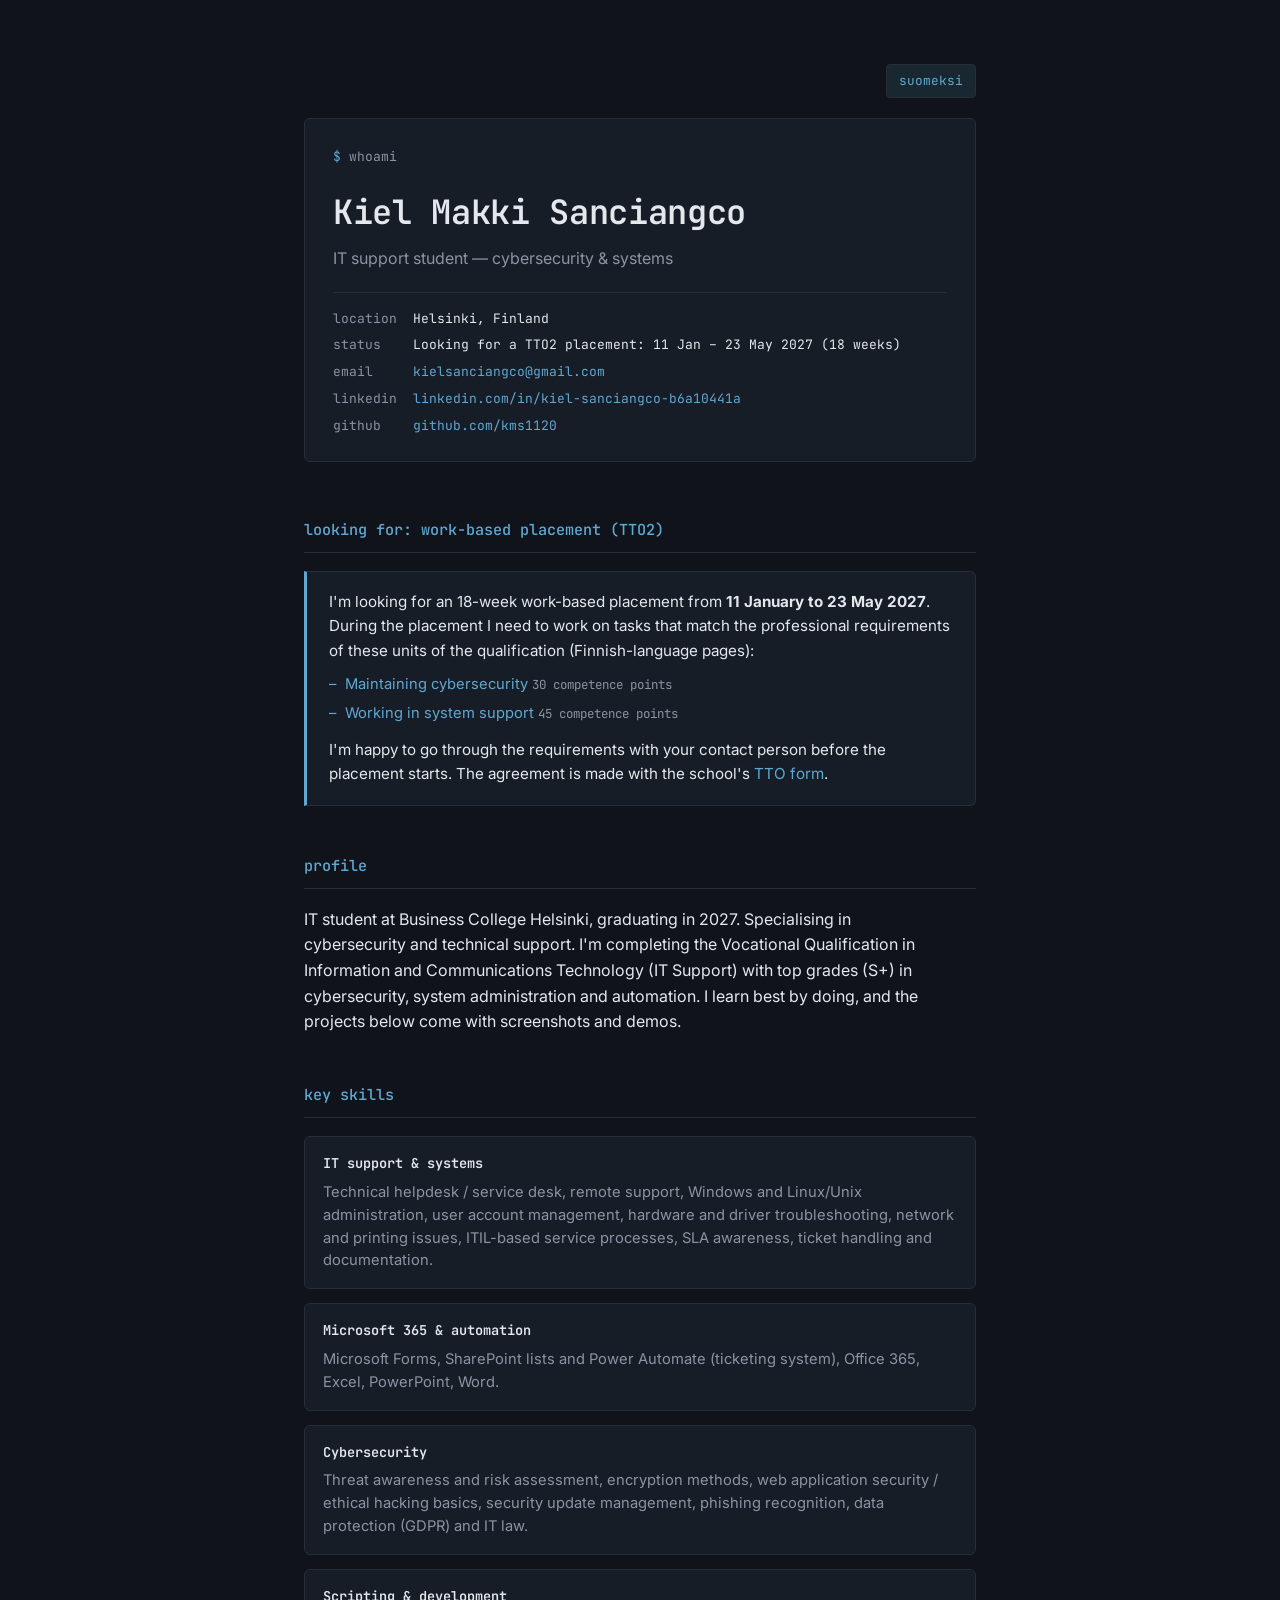
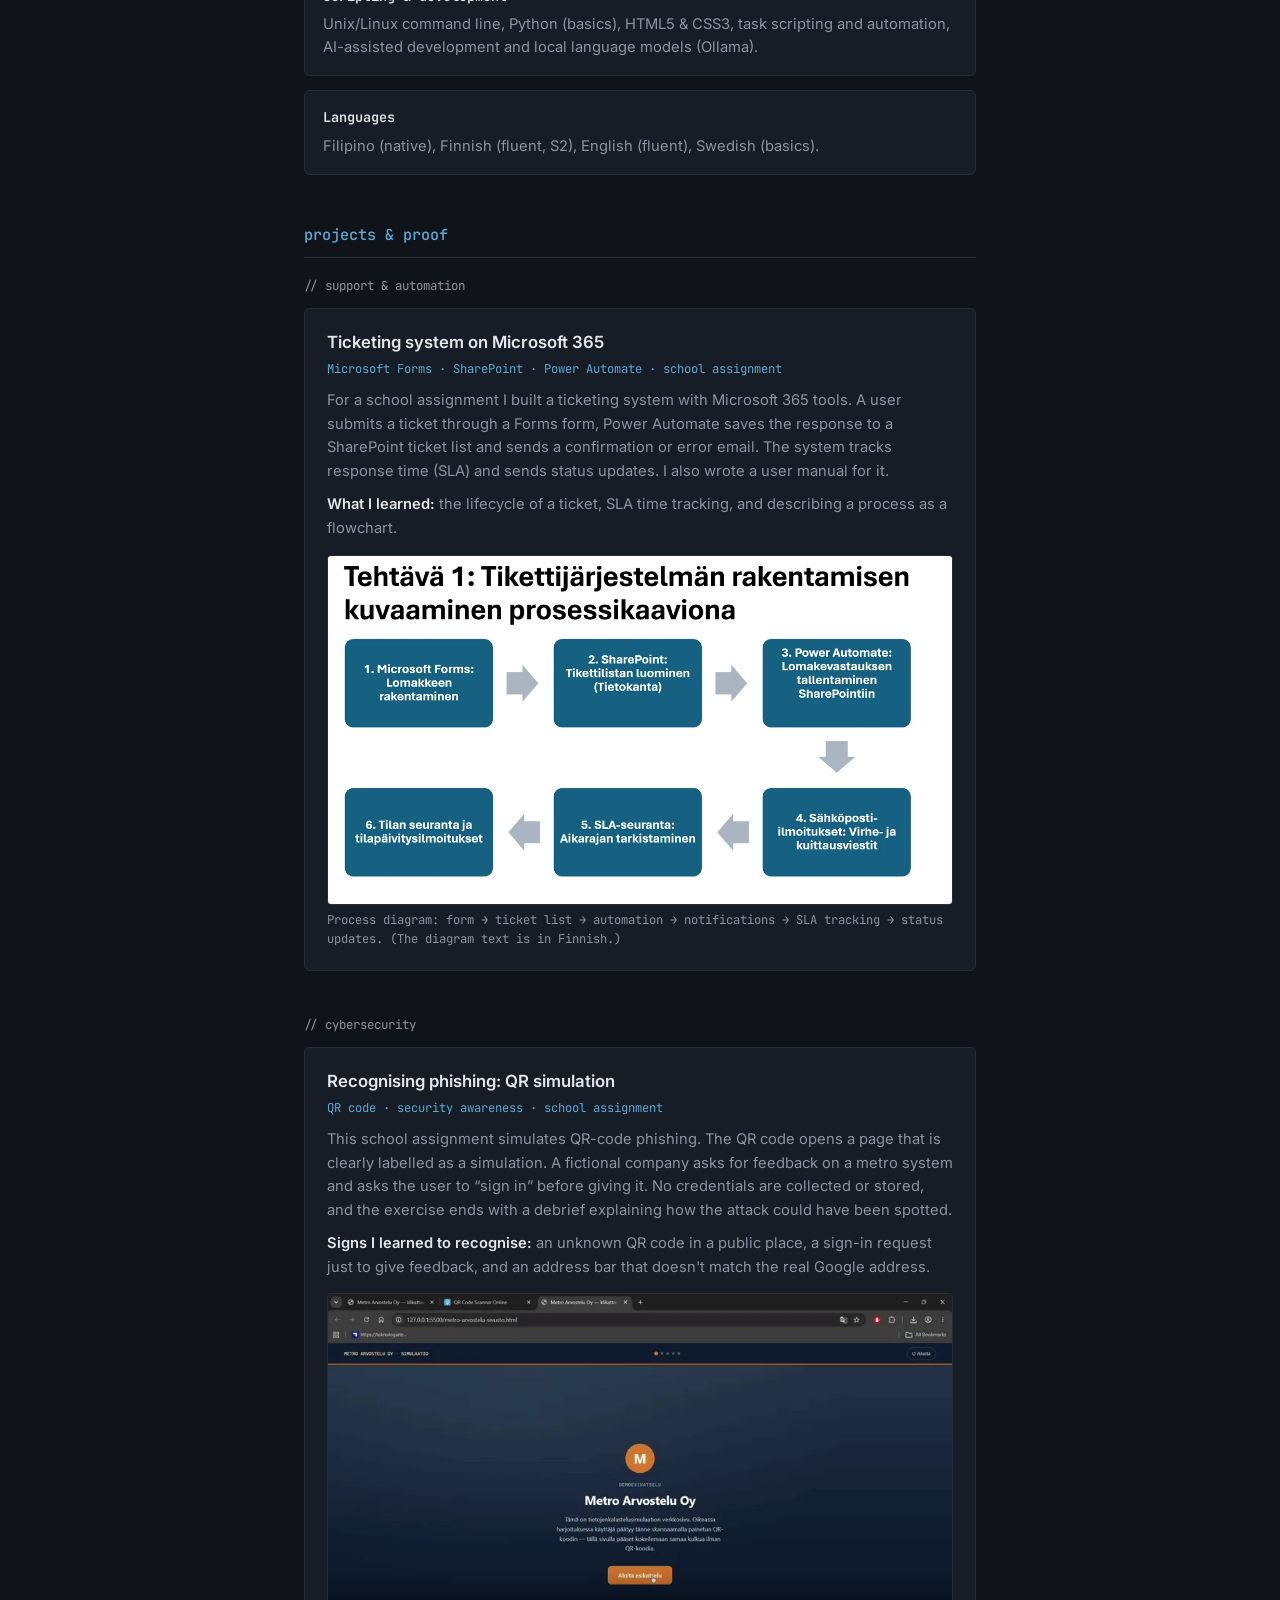
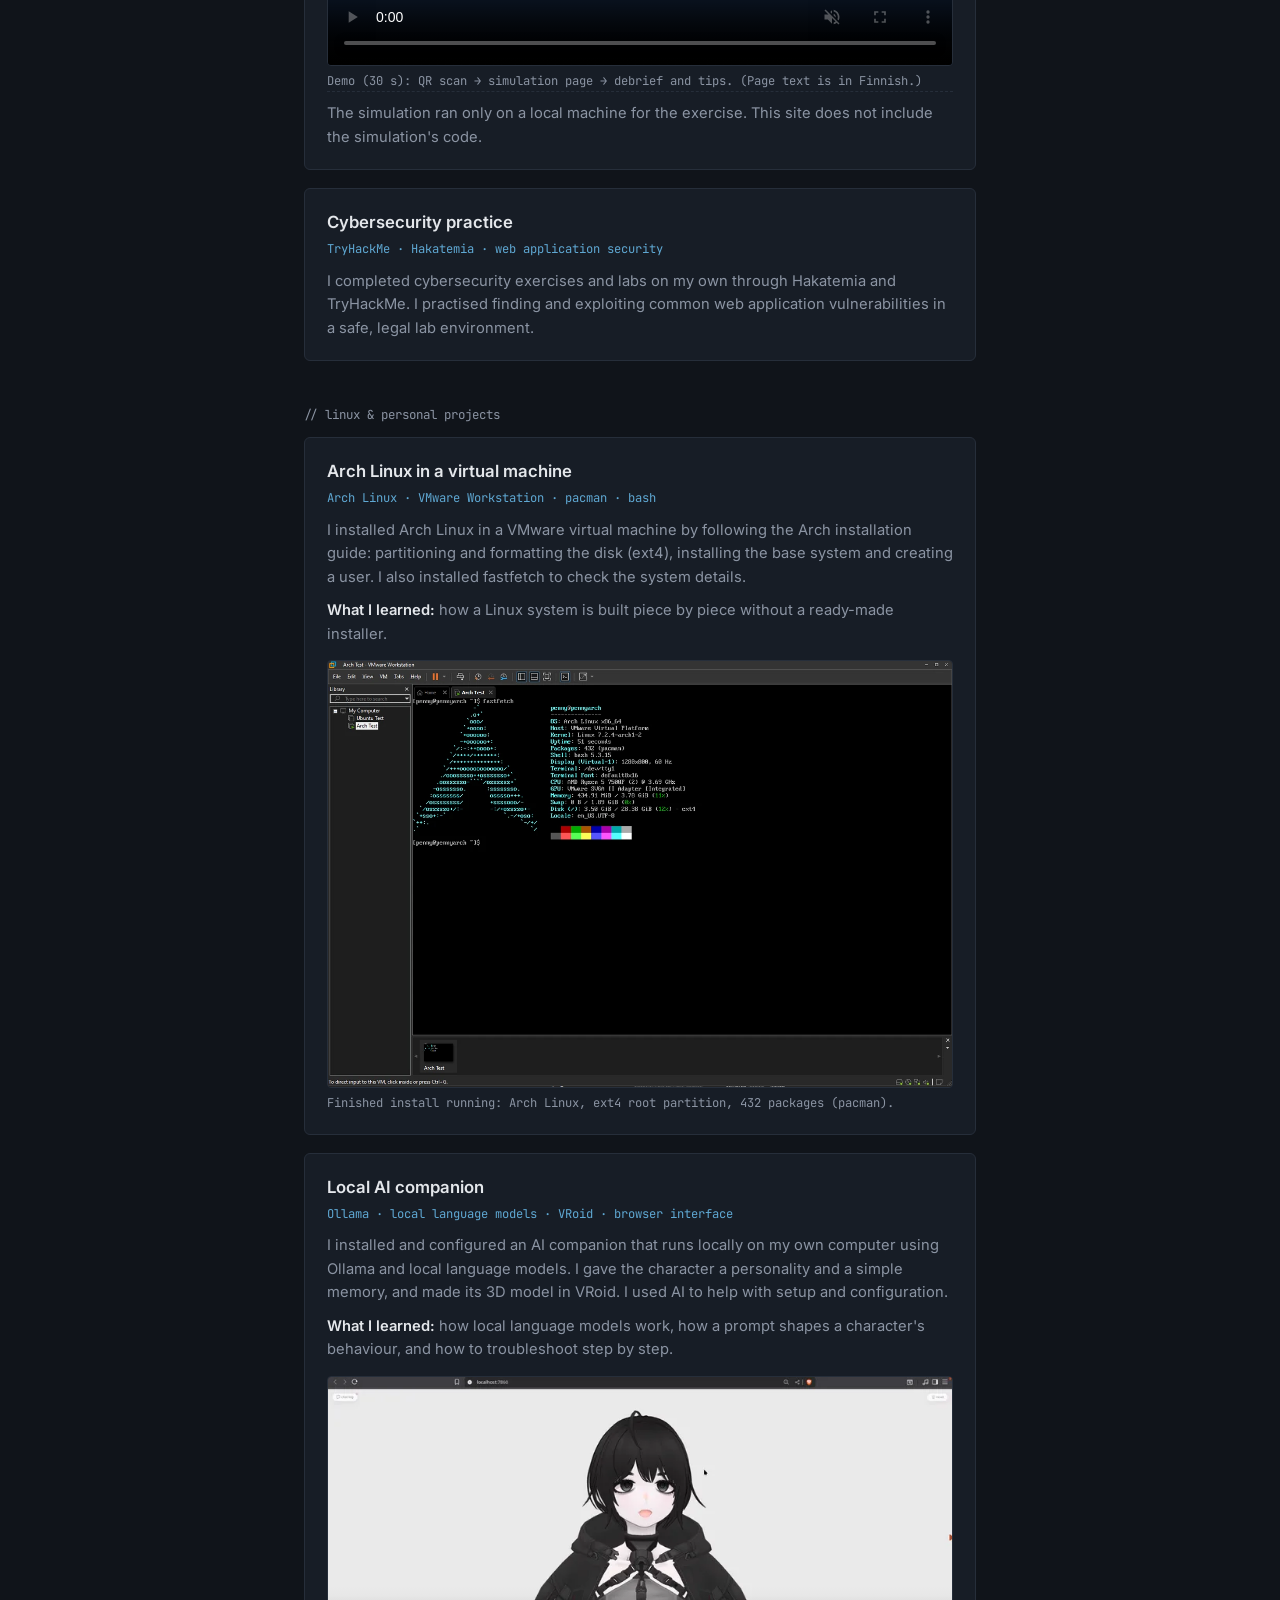
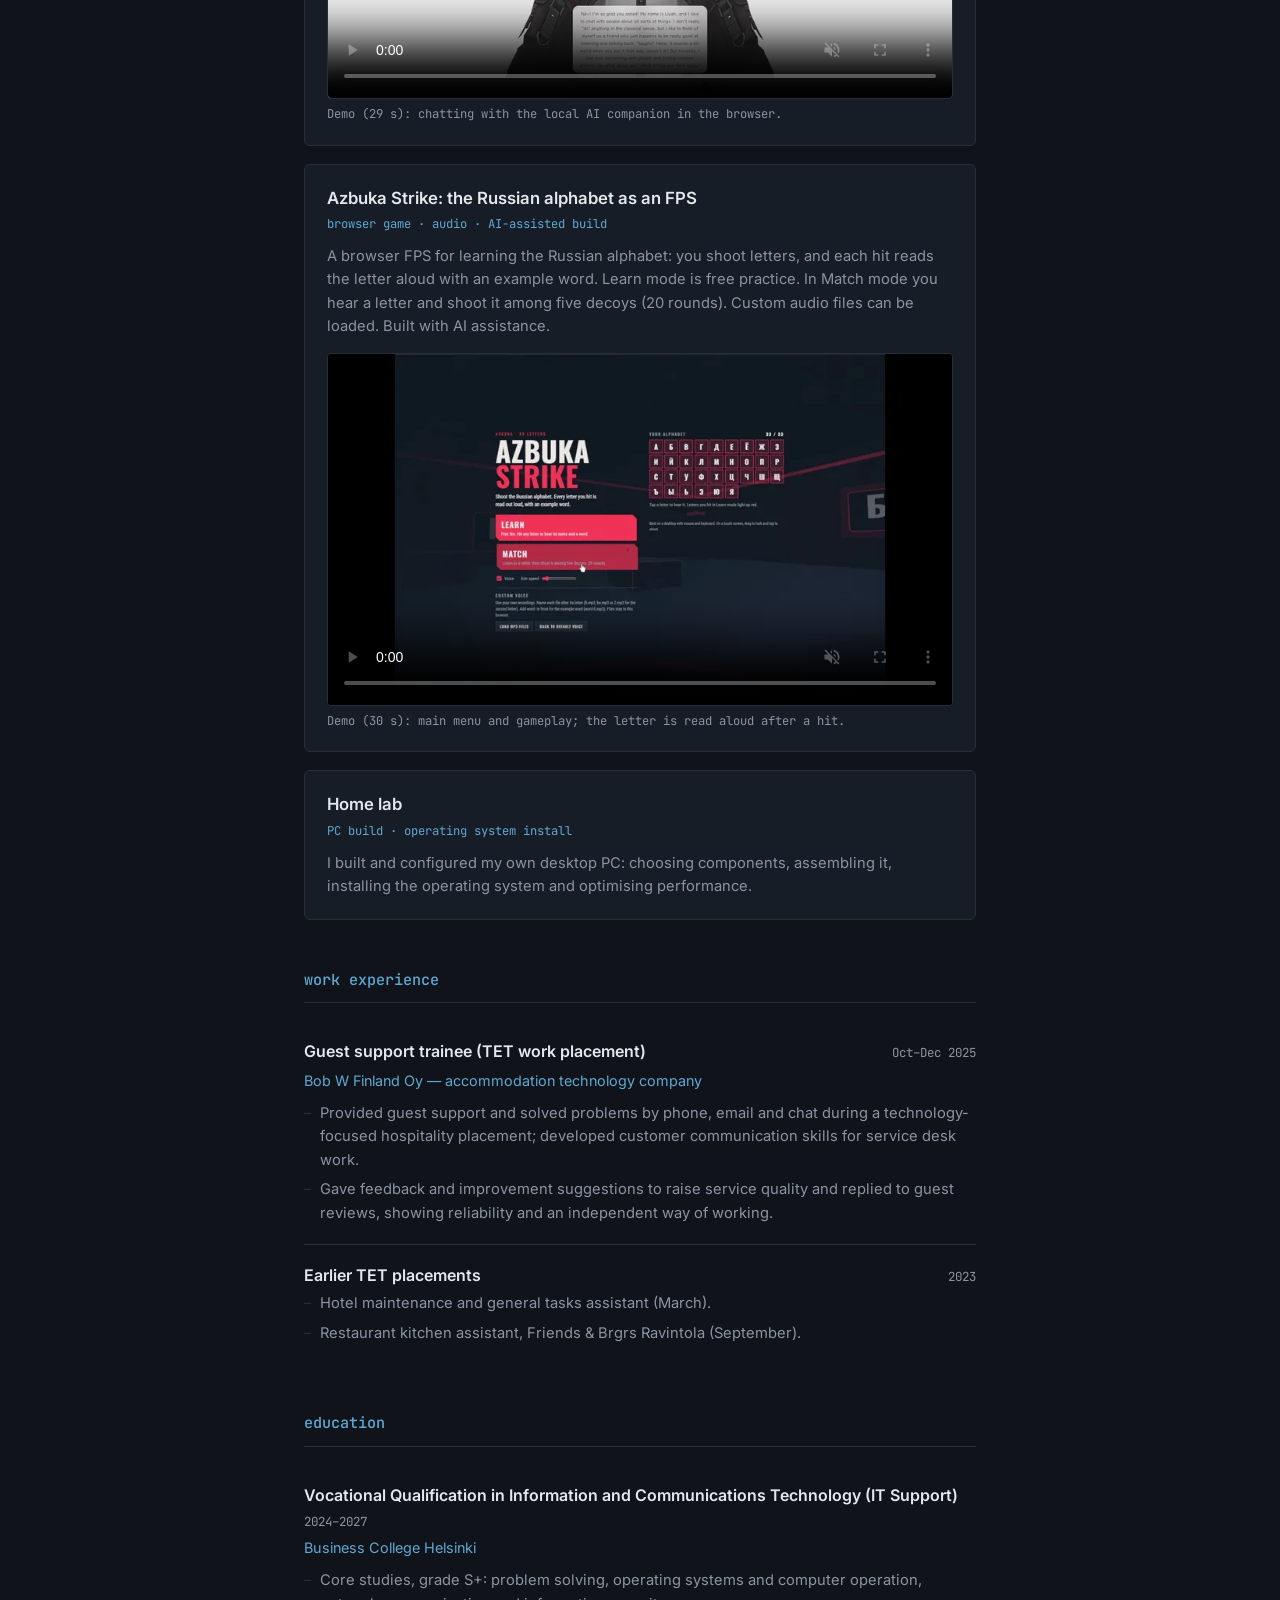
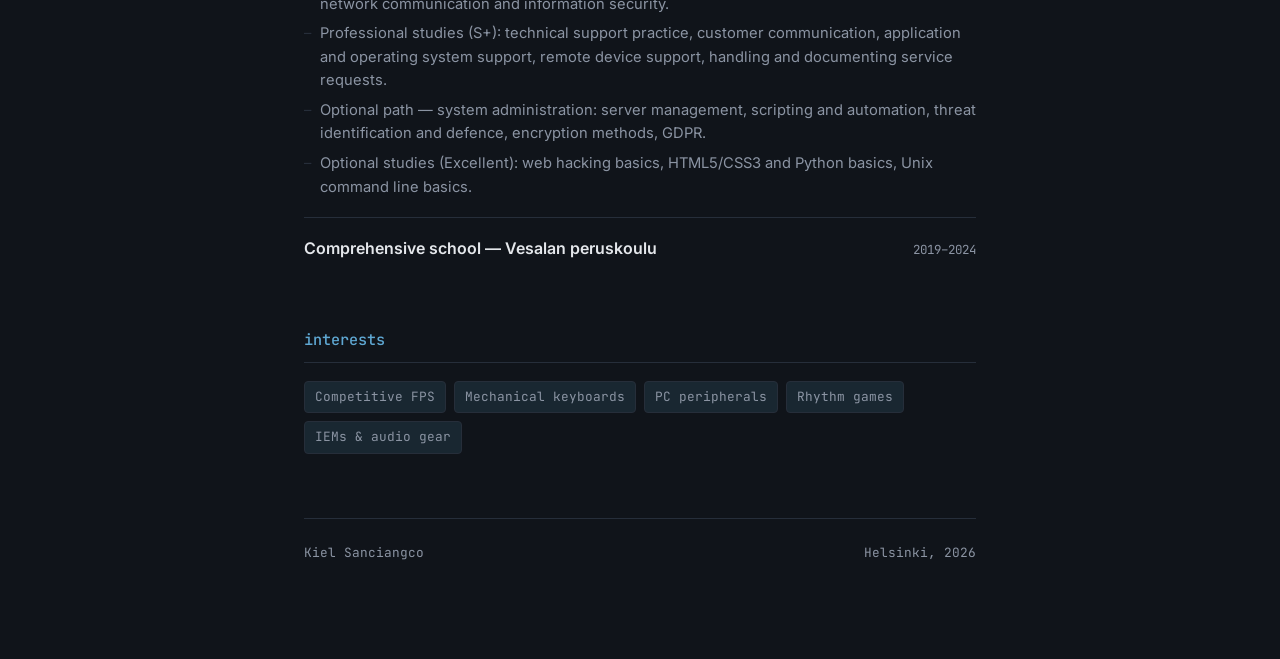
==== commit 3811727f: "Update en.html" ====
--- a/en.html
+++ b/en.html
@@ -191,11 +191,11 @@
     <div class="entry">
       <div class="entry-head">
         <h3>Earlier TET placements</h3>
-        <time>2022</time>
+        <time>2023</time>
       </div>
       <ul>
         <li>Hotel maintenance and general tasks assistant (March).</li>
-        <li>Restaurant kitchen assistant, Friends &amp; Brgrs Ravintola (Feb–July).</li>
+        <li>Restaurant kitchen assistant, Friends &amp; Brgrs Ravintola (September).</li>
       </ul>
     </div>
   </section>
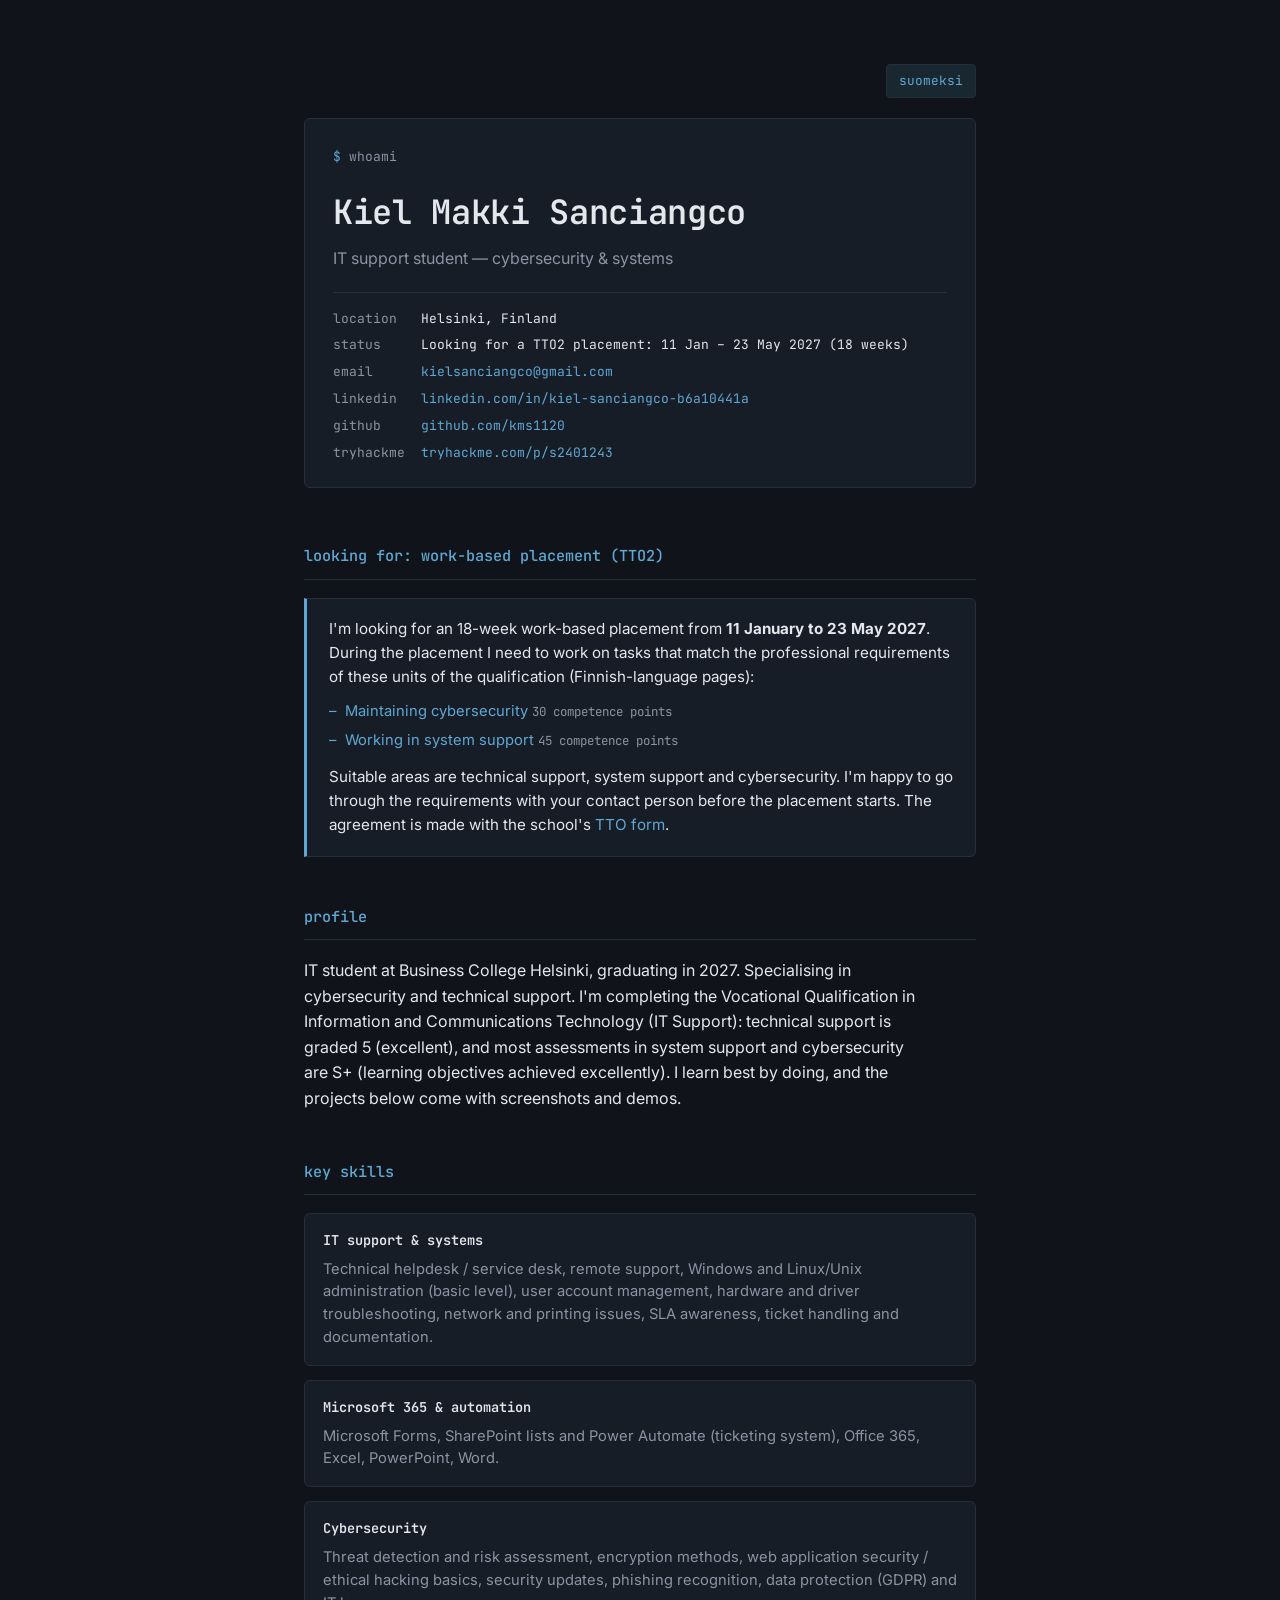
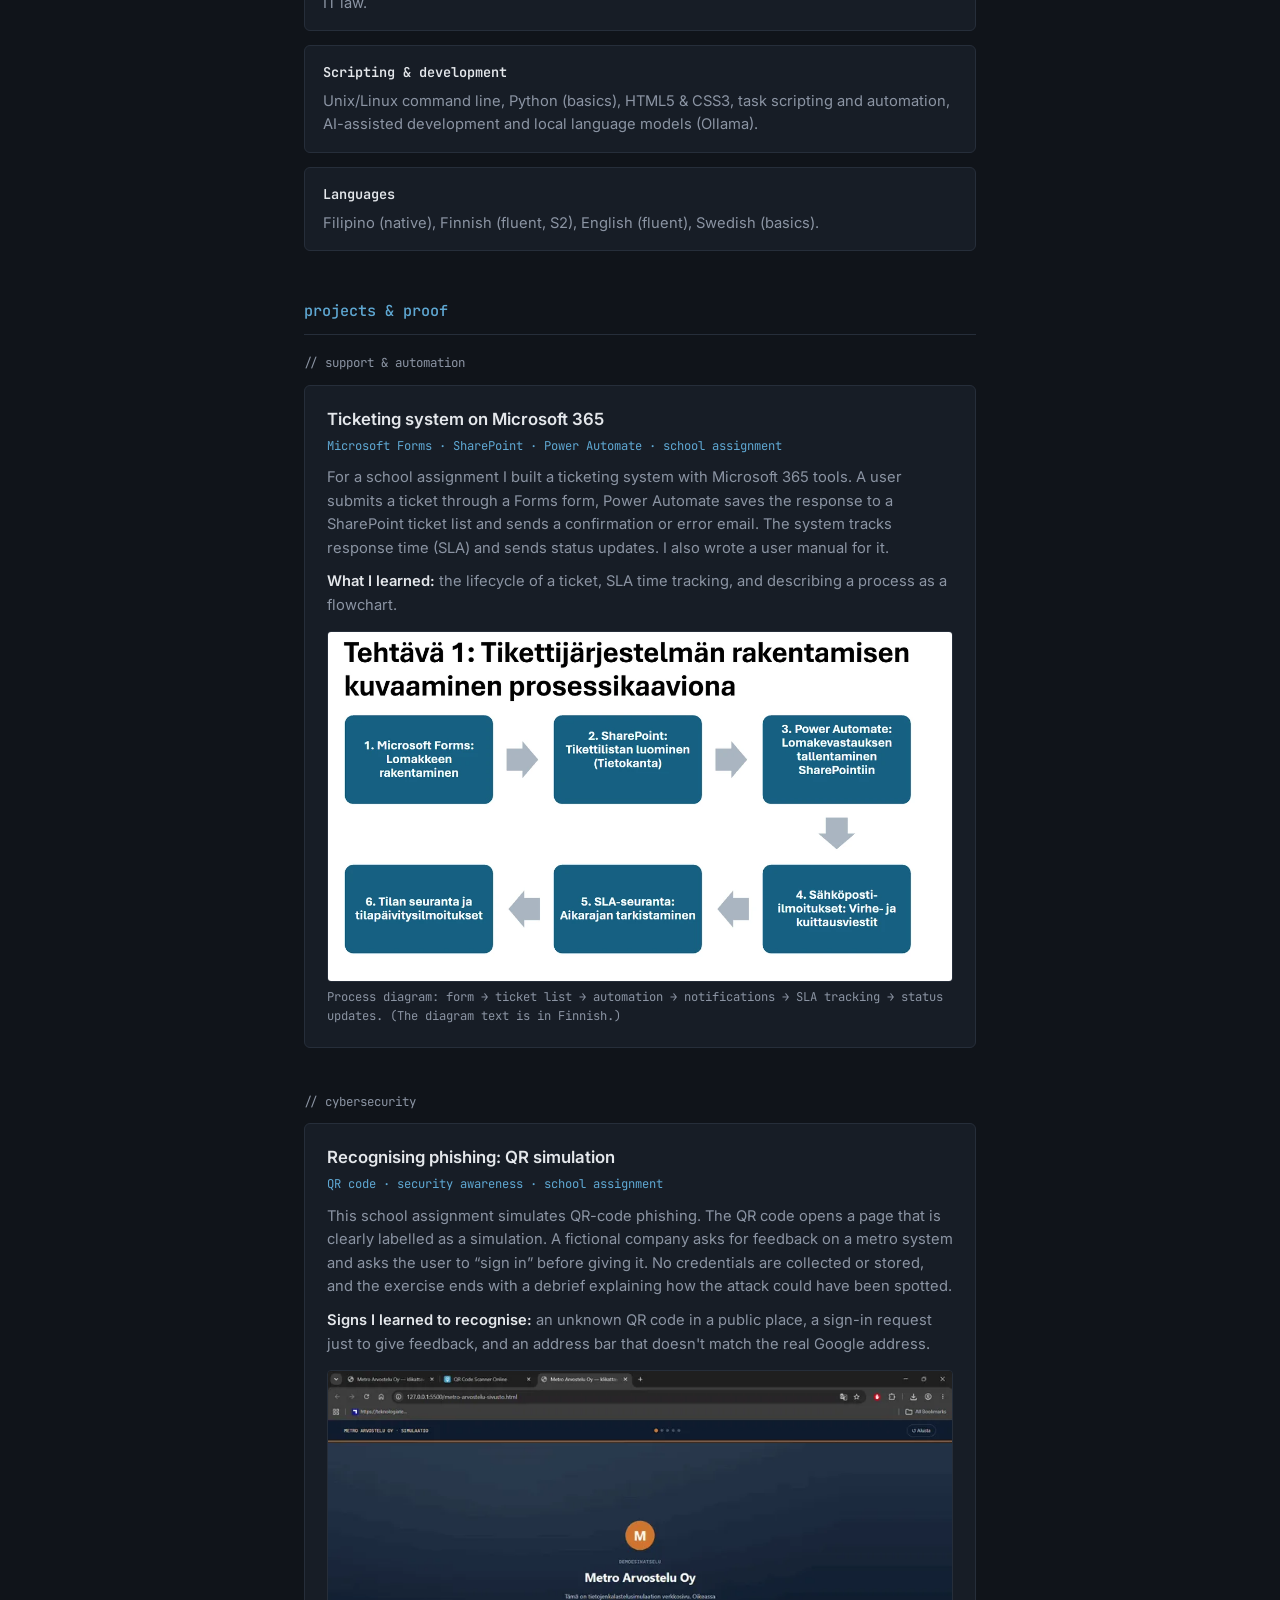
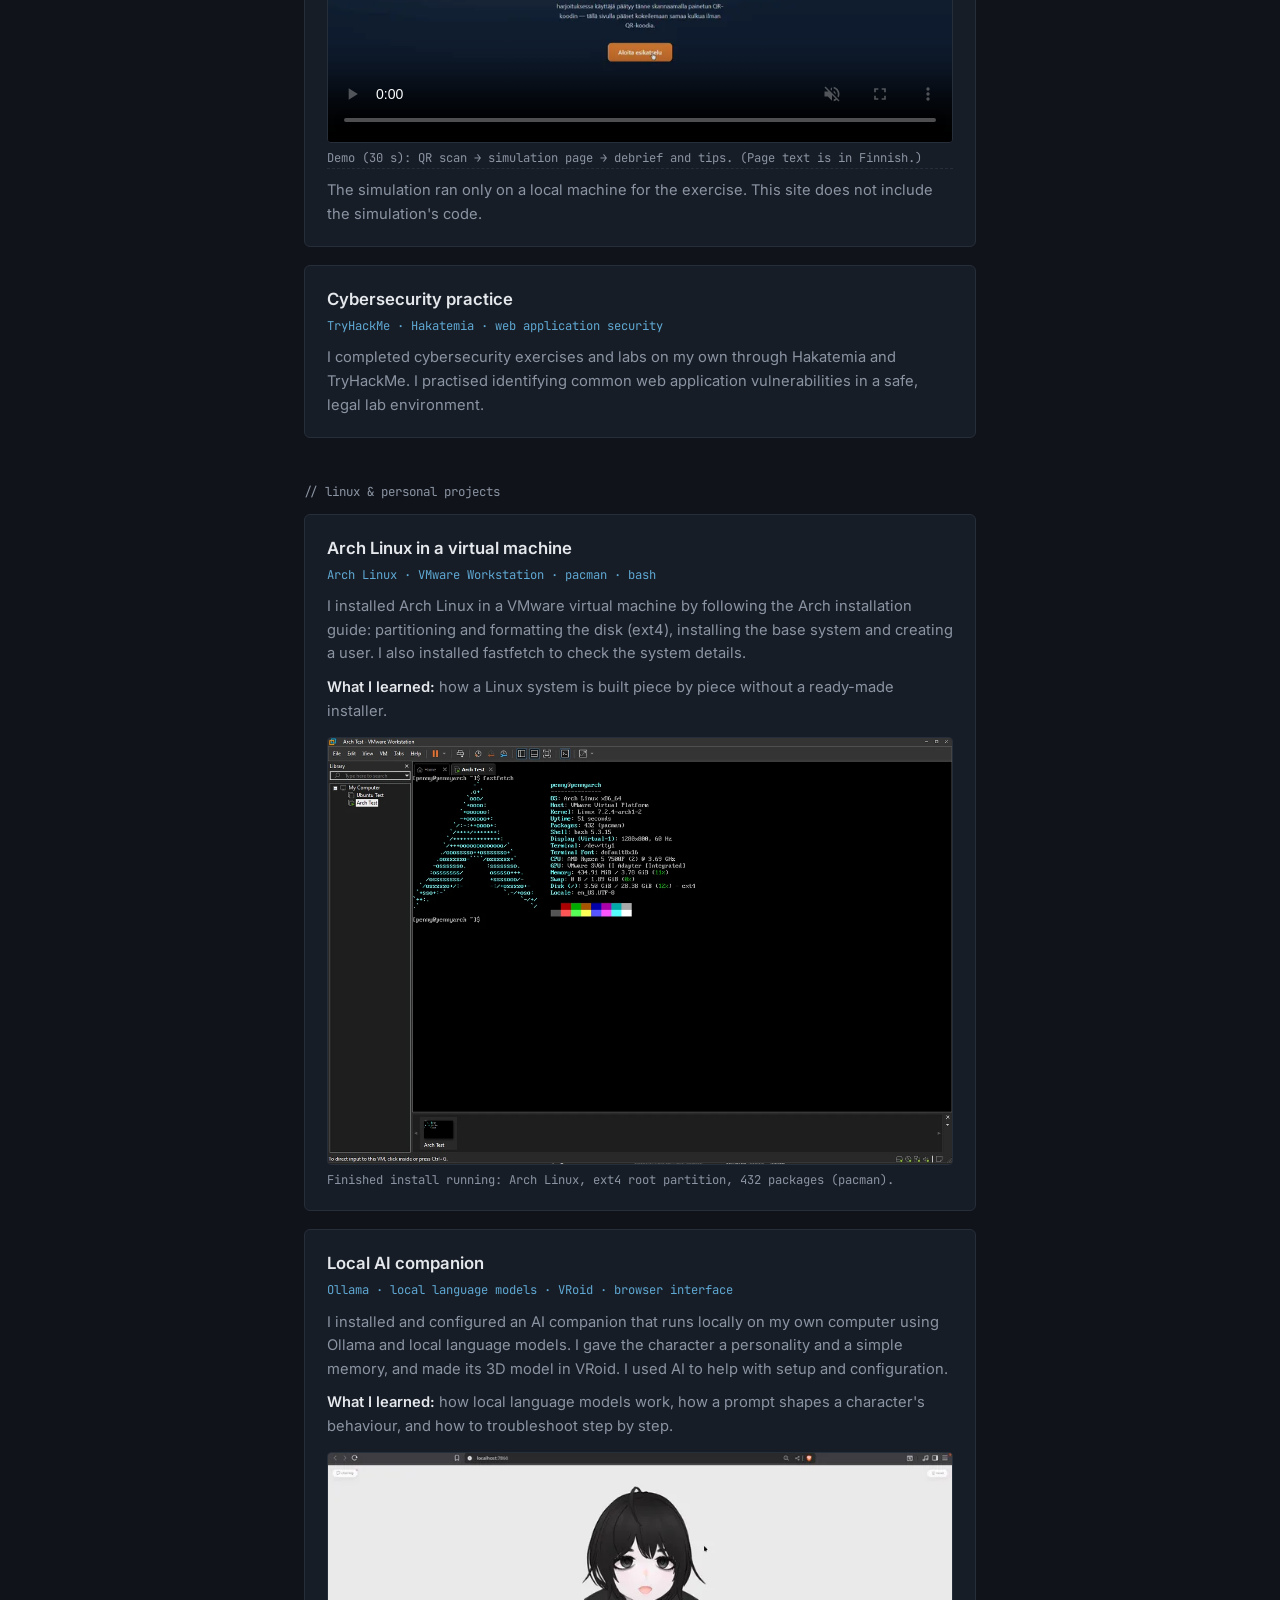
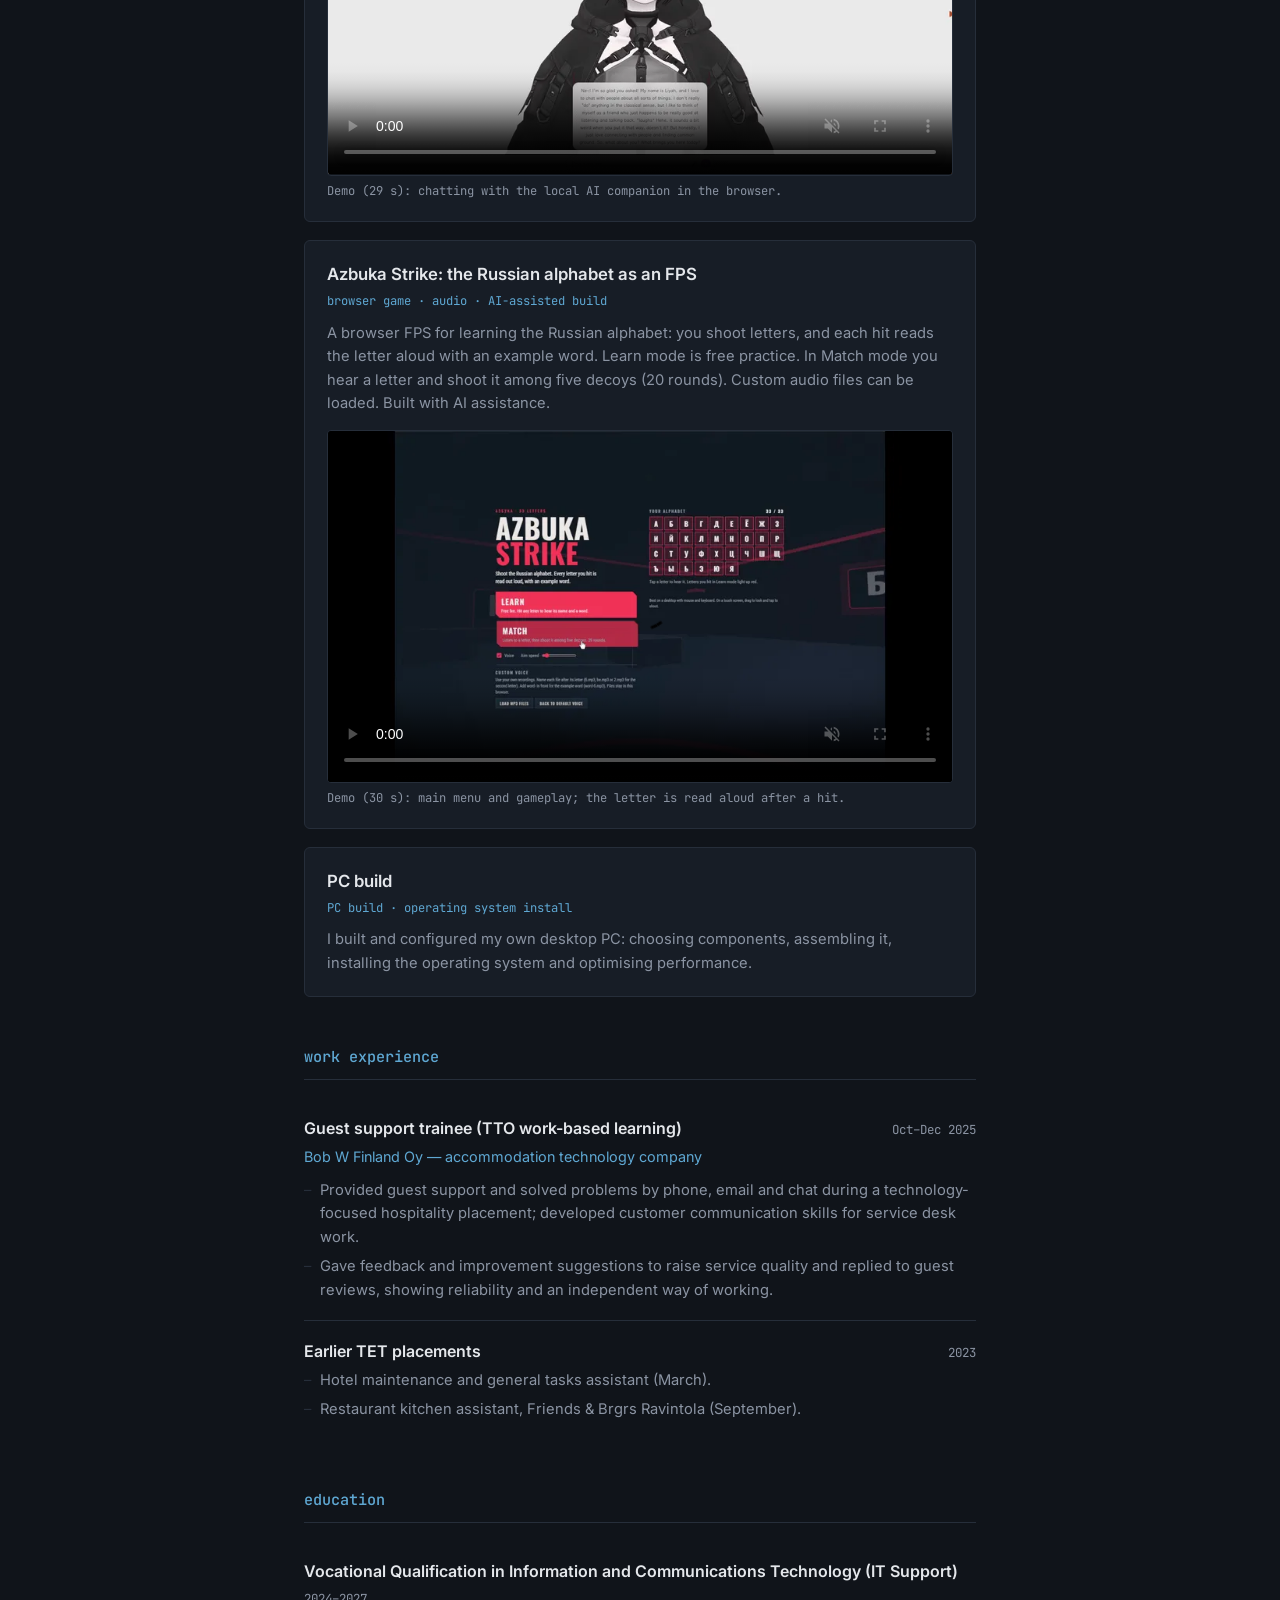
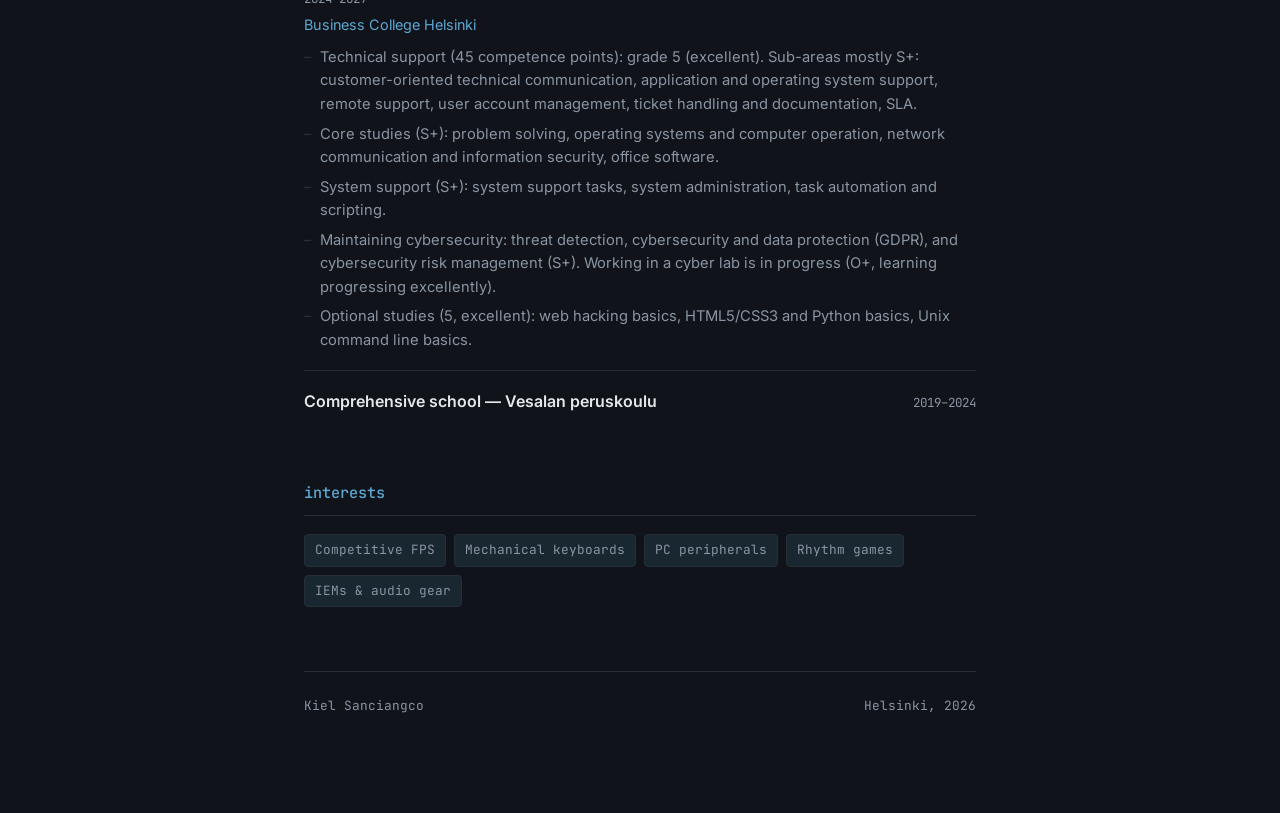
==== commit 10288d81: "Add files via upload" ====
--- a/en.html
+++ b/en.html
@@ -1,264 +1,266 @@
-<!DOCTYPE html>
-<html lang="en">
-<head>
-<meta charset="UTF-8">
-<meta name="viewport" content="width=device-width, initial-scale=1.0">
-<title>Kiel Sanciangco — IT Support Student</title>
-<meta name="description" content="Kiel Sanciangco, IT support student (cybersecurity and system support), Helsinki. Looking for an 18-week work-based placement (TTO2), 11 Jan – 23 May 2027.">
-<meta property="og:title" content="Kiel Sanciangco — IT Support Student">
-<meta property="og:description" content="Cybersecurity and system support. Looking for an 18-week placement, 11 Jan – 23 May 2027.">
-<meta property="og:type" content="website">
-<link rel="alternate" hreflang="fi" href="index.html">
-<link rel="preconnect" href="https://fonts.googleapis.com">
-<link rel="preconnect" href="https://fonts.gstatic.com" crossorigin>
-<link href="https://fonts.googleapis.com/css2?family=JetBrains+Mono:wght@400;500;600;700&family=Inter:wght@400;500;600&display=swap" rel="stylesheet">
-<link rel="stylesheet" href="style.css">
-</head>
-<body>
-<div class="wrap">
-
-  <div class="lang-toggle"><a href="index.html" hreflang="fi" lang="fi">suomeksi</a></div>
-
-  <header class="intro">
-    <div class="prompt-line"><span class="sym">$</span> whoami</div>
-    <h1>Kiel Makki Sanciangco</h1>
-    <div class="role-line">IT support student — cybersecurity &amp; systems</div>
-    <dl class="status-grid">
-      <dt>location</dt><dd>Helsinki, Finland</dd>
-      <dt>status</dt><dd>Looking for a TTO2 placement: 11 Jan – 23 May 2027 (18 weeks)</dd>
-      <dt>email</dt><dd><a href="mailto:kielsanciangco@gmail.com">kielsanciangco@gmail.com</a></dd>
-      <dt>linkedin</dt><dd><a href="https://linkedin.com/in/kiel-sanciangco-b6a10441a" target="_blank" rel="noopener">linkedin.com/in/kiel-sanciangco-b6a10441a</a></dd>
-      <dt>github</dt><dd><a href="https://github.com/kms1120" target="_blank" rel="noopener">github.com/kms1120</a></dd>
-    </dl>
-  </header>
-
-  <section id="tto2">
-    <h2>looking for: work-based placement (TTO2)</h2>
-    <div class="callout">
-      <p>I'm looking for an 18-week work-based placement from <strong>11 January to 23 May 2027</strong>. During the placement I need to work on tasks that match the professional requirements of these units of the qualification (Finnish-language pages):</p>
-      <ul>
-        <li><a href="https://eperusteet.opintopolku.fi/#/fi/ammatillinen/6779583/tutkinnonosat/6816528" target="_blank" rel="noopener">Maintaining cybersecurity</a> <span>30 competence points</span></li>
-        <li><a href="https://eperusteet.opintopolku.fi/#/fi/ammatillinen/6779583/tutkinnonosat/6816525" target="_blank" rel="noopener">Working in system support</a> <span>45 competence points</span></li>
-      </ul>
-      <p>I'm happy to go through the requirements with your contact person before the placement starts. The agreement is made with the school's <a href="https://www3.bc.fi/tto-lomake/" target="_blank" rel="noopener">TTO form</a>.</p>
-    </div>
-  </section>
-
-  <section id="profile">
-    <h2>profile</h2>
-    <p class="lead">IT student at Business College Helsinki, graduating in 2027. Specialising in cybersecurity and technical support. I'm completing the Vocational Qualification in Information and Communications Technology (IT Support) with top grades (S+) in cybersecurity, system administration and automation. I learn best by doing, and the projects below come with screenshots and demos.</p>
-  </section>
-
-  <section id="skills">
-    <h2>key skills</h2>
-    <div class="modules">
-      <div class="module">
-        <h3>IT support &amp; systems</h3>
-        <p>Technical helpdesk / service desk, remote support, Windows and Linux/Unix administration, user account management, hardware and driver troubleshooting, network and printing issues, ITIL-based service processes, SLA awareness, ticket handling and documentation.</p>
-      </div>
-      <div class="module">
-        <h3>Microsoft 365 &amp; automation</h3>
-        <p>Microsoft Forms, SharePoint lists and Power Automate (ticketing system), Office 365, Excel, PowerPoint, Word.</p>
-      </div>
-      <div class="module">
-        <h3>Cybersecurity</h3>
-        <p>Threat awareness and risk assessment, encryption methods, web application security / ethical hacking basics, security update management, phishing recognition, data protection (GDPR) and IT law.</p>
-      </div>
-      <div class="module">
-        <h3>Scripting &amp; development</h3>
-        <p>Unix/Linux command line, Python (basics), HTML5 &amp; CSS3, task scripting and automation, AI-assisted development and local language models (Ollama).</p>
-      </div>
-      <div class="module">
-        <h3>Languages</h3>
-        <p>Filipino (native), Finnish (fluent, S2), English (fluent), Swedish (basics).</p>
-      </div>
-    </div>
-  </section>
-
-  <section id="projects">
-    <h2>projects &amp; proof</h2>
-    <div class="projects">
-
-      <p class="group-label">// support &amp; automation</p>
-
-      <article class="project">
-        <h3>Ticketing system on Microsoft 365</h3>
-        <div class="stack">Microsoft Forms · SharePoint · Power Automate · school assignment</div>
-        <p>For a school assignment I built a ticketing system with Microsoft 365 tools. A user submits a ticket through a Forms form, Power Automate saves the response to a SharePoint ticket list and sends a confirmation or error email. The system tracks response time (SLA) and sends status updates. I also wrote a user manual for it.</p>
-        <p><strong>What I learned:</strong> the lifecycle of a ticket, SLA time tracking, and describing a process as a flowchart.</p>
-        <figure>
-          <img src="assets/ticket-flow.webp" width="1200" height="670" loading="lazy"
-               alt="Process diagram of the ticketing system in six steps: 1. Microsoft Forms form, 2. SharePoint ticket list, 3. Power Automate saves the response to SharePoint, 4. email notifications (error and confirmation messages), 5. SLA tracking, 6. status tracking and status update notifications.">
-          <figcaption>Process diagram: form → ticket list → automation → notifications → SLA tracking → status updates. (The diagram text is in Finnish.)</figcaption>
-        </figure>
-        <!-- User manual: add a link here once the PDF is cleaned of names and URLs:
-        <div class="links"><a href="assets/ticketing-manual.pdf">Download the manual (PDF)</a></div> -->
-      </article>
-
-      <p class="group-label">// cybersecurity</p>
-
-      <article class="project">
-        <h3>Recognising phishing: QR simulation</h3>
-        <div class="stack">QR code · security awareness · school assignment</div>
-        <p>This school assignment simulates QR-code phishing. The QR code opens a page that is clearly labelled as a simulation. A fictional company asks for feedback on a metro system and asks the user to “sign in” before giving it. No credentials are collected or stored, and the exercise ends with a debrief explaining how the attack could have been spotted.</p>
-        <p><strong>Signs I learned to recognise:</strong> an unknown QR code in a public place, a sign-in request just to give feedback, and an address bar that doesn't match the real Google address.</p>
-        <figure>
-          <video controls muted loop playsinline preload="none" data-autoplay width="800" height="475"
-                 poster="assets/phishing-sim-poster.webp"
-                 aria-label="Demo: scanning a QR code opens a simulation page that ends with a debrief on how to recognise phishing.">
-            <source src="assets/phishing-sim.mp4" type="video/mp4">
-          </video>
-          <figcaption>Demo (30 s): QR scan → simulation page → debrief and tips. (Page text is in Finnish.)</figcaption>
-        </figure>
-        <p class="note">The simulation ran only on a local machine for the exercise. This site does not include the simulation's code.</p>
-      </article>
-
-      <article class="project">
-        <h3>Cybersecurity practice</h3>
-        <div class="stack">TryHackMe · Hakatemia · web application security</div>
-        <p>I completed cybersecurity exercises and labs on my own through Hakatemia and TryHackMe. I practised finding and exploiting common web application vulnerabilities in a safe, legal lab environment.</p>
-      </article>
-
-      <p class="group-label">// linux &amp; personal projects</p>
-
-      <article class="project">
-        <h3>Arch Linux in a virtual machine</h3>
-        <div class="stack">Arch Linux · VMware Workstation · pacman · bash</div>
-        <p>I installed Arch Linux in a VMware virtual machine by following the Arch installation guide: partitioning and formatting the disk (ext4), installing the base system and creating a user. I also installed fastfetch to check the system details.</p>
-        <p><strong>What I learned:</strong> how a Linux system is built piece by piece without a ready-made installer.</p>
-        <figure>
-          <img src="assets/arch-fastfetch.webp" width="1200" height="819" loading="lazy"
-               alt="VMware Workstation terminal showing fastfetch output from the Arch Linux virtual machine: Arch Linux x86_64, 432 packages (pacman), ext4 root partition.">
-          <figcaption>Finished install running: Arch Linux, ext4 root partition, 432 packages (pacman).</figcaption>
-        </figure>
-      </article>
-
-      <article class="project">
-        <h3>Local AI companion</h3>
-        <div class="stack">Ollama · local language models · VRoid · browser interface</div>
-        <p>I installed and configured an AI companion that runs locally on my own computer using Ollama and local language models. I gave the character a personality and a simple memory, and made its 3D model in VRoid. I used AI to help with setup and configuration.</p>
-        <p><strong>What I learned:</strong> how local language models work, how a prompt shapes a character's behaviour, and how to troubleshoot step by step.</p>
-        <figure>
-          <video controls muted loop playsinline preload="none" data-autoplay width="800" height="412"
-                 poster="assets/ai-companion-poster.webp"
-                 aria-label="Demo: chatting with the AI companion in the browser; the character answers a question about who it is.">
-            <source src="assets/ai-companion.mp4" type="video/mp4">
-          </video>
-          <figcaption>Demo (29 s): chatting with the local AI companion in the browser.</figcaption>
-        </figure>
-      </article>
-
-      <article class="project">
-        <h3>Azbuka Strike: the Russian alphabet as an FPS</h3>
-        <div class="stack">browser game · audio · AI-assisted build</div>
-        <p>A browser FPS for learning the Russian alphabet: you shoot letters, and each hit reads the letter aloud with an example word. Learn mode is free practice. In Match mode you hear a letter and shoot it among five decoys (20 rounds). Custom audio files can be loaded. Built with AI assistance.</p>
-        <figure>
-          <video controls muted loop playsinline preload="none" data-autoplay width="800" height="450"
-                 poster="assets/azbuka-strike-poster.webp"
-                 aria-label="Demo: the Azbuka Strike main menu and gameplay view where Russian letters are shot.">
-            <source src="assets/azbuka-strike.mp4" type="video/mp4">
-          </video>
-          <figcaption>Demo (30 s): main menu and gameplay; the letter is read aloud after a hit.</figcaption>
-        </figure>
-        <!-- Add a live demo link if the game is published (e.g. GitHub Pages):
-        <div class="links"><a href="URL">Play the game</a></div> -->
-      </article>
-
-      <article class="project">
-        <h3>Home lab</h3>
-        <div class="stack">PC build · operating system install</div>
-        <p>I built and configured my own desktop PC: choosing components, assembling it, installing the operating system and optimising performance.</p>
-      </article>
-
-    </div>
-  </section>
-
-  <section id="experience">
-    <h2>work experience</h2>
-
-    <div class="entry">
-      <div class="entry-head">
-        <h3>Guest support trainee (TET work placement)</h3>
-        <time>Oct–Dec 2025</time>
-      </div>
-      <div class="org">Bob W Finland Oy — accommodation technology company</div>
-      <ul>
-        <li>Provided guest support and solved problems by phone, email and chat during a technology-focused hospitality placement; developed customer communication skills for service desk work.</li>
-        <li>Gave feedback and improvement suggestions to raise service quality and replied to guest reviews, showing reliability and an independent way of working.</li>
-      </ul>
-    </div>
-
-    <div class="entry">
-      <div class="entry-head">
-        <h3>Earlier TET placements</h3>
-        <time>2023</time>
-      </div>
-      <ul>
-        <li>Hotel maintenance and general tasks assistant (March).</li>
-        <li>Restaurant kitchen assistant, Friends &amp; Brgrs Ravintola (September).</li>
-      </ul>
-    </div>
-  </section>
-
-  <section id="education">
-    <h2>education</h2>
-
-    <div class="entry">
-      <div class="entry-head">
-        <h3>Vocational Qualification in Information and Communications Technology (IT Support)</h3>
-        <time>2024–2027</time>
-      </div>
-      <div class="org">Business College Helsinki</div>
-      <ul>
-        <li>Core studies, grade S+: problem solving, operating systems and computer operation, network communication and information security.</li>
-        <li>Professional studies (S+): technical support practice, customer communication, application and operating system support, remote device support, handling and documenting service requests.</li>
-        <li>Optional path — system administration: server management, scripting and automation, threat identification and defence, encryption methods, GDPR.</li>
-        <li>Optional studies (Excellent): web hacking basics, HTML5/CSS3 and Python basics, Unix command line basics.</li>
-      </ul>
-    </div>
-
-    <div class="entry">
-      <div class="entry-head">
-        <h3>Comprehensive school — Vesalan peruskoulu</h3>
-        <time>2019–2024</time>
-      </div>
-    </div>
-  </section>
-
-  <section id="interests">
-    <h2>interests</h2>
-    <div class="tags">
-      <span class="tag">Competitive FPS</span>
-      <span class="tag">Mechanical keyboards</span>
-      <span class="tag">PC peripherals</span>
-      <span class="tag">Rhythm games</span>
-      <span class="tag">IEMs &amp; audio gear</span>
-    </div>
-  </section>
-
-  <footer>
-    <span>Kiel Sanciangco</span>
-    <span>Helsinki, 2026</span>
-  </footer>
-
-</div>
-
-<script>
-/* Demo videos play only while visible. Native controls stay available. */
-(function () {
-  var videos = document.querySelectorAll('video[data-autoplay]');
-  if (!videos.length) return;
-  var reduce = window.matchMedia && window.matchMedia('(prefers-reduced-motion: reduce)').matches;
-  if (reduce || !('IntersectionObserver' in window)) return;
-  var io = new IntersectionObserver(function (entries) {
-    entries.forEach(function (e) {
-      var v = e.target;
-      if (e.isIntersecting) { var p = v.play(); if (p && p.catch) p.catch(function () {}); }
-      else { v.pause(); }
-    });
-  }, { threshold: 0.5 });
-  videos.forEach(function (v) { io.observe(v); });
-})();
-</script>
-</body>
-</html>
+<!DOCTYPE html>
+<html lang="en">
+<head>
+<meta charset="UTF-8">
+<meta name="viewport" content="width=device-width, initial-scale=1.0">
+<title>Kiel Sanciangco — IT Support Student</title>
+<meta name="description" content="Kiel Sanciangco, IT support student (cybersecurity and system support), Helsinki. Looking for an 18-week work-based placement (TTO2), 11 Jan – 23 May 2027.">
+<meta property="og:title" content="Kiel Sanciangco — IT Support Student">
+<meta property="og:description" content="Cybersecurity and system support. Looking for an 18-week placement, 11 Jan – 23 May 2027.">
+<meta property="og:type" content="website">
+<link rel="alternate" hreflang="fi" href="index.html">
+<link rel="preconnect" href="https://fonts.googleapis.com">
+<link rel="preconnect" href="https://fonts.gstatic.com" crossorigin>
+<link href="https://fonts.googleapis.com/css2?family=JetBrains+Mono:wght@400;500;600;700&family=Inter:wght@400;500;600&display=swap" rel="stylesheet">
+<link rel="stylesheet" href="style.css">
+</head>
+<body>
+<div class="wrap">
+
+  <div class="lang-toggle"><a href="index.html" hreflang="fi" lang="fi">suomeksi</a></div>
+
+  <header class="intro">
+    <div class="prompt-line"><span class="sym">$</span> whoami</div>
+    <h1>Kiel Makki Sanciangco</h1>
+    <div class="role-line">IT support student — cybersecurity &amp; systems</div>
+    <dl class="status-grid">
+      <dt>location</dt><dd>Helsinki, Finland</dd>
+      <dt>status</dt><dd>Looking for a TTO2 placement: 11 Jan – 23 May 2027 (18 weeks)</dd>
+      <dt>email</dt><dd><a href="mailto:kielsanciangco@gmail.com">kielsanciangco@gmail.com</a></dd>
+      <dt>linkedin</dt><dd><a href="https://linkedin.com/in/kiel-sanciangco-b6a10441a" target="_blank" rel="noopener">linkedin.com/in/kiel-sanciangco-b6a10441a</a></dd>
+      <dt>github</dt><dd><a href="https://github.com/kms1120" target="_blank" rel="noopener">github.com/kms1120</a></dd>
+      <dt>tryhackme</dt><dd><a href="https://tryhackme.com/p/s2401243" target="_blank" rel="noopener">tryhackme.com/p/s2401243</a></dd>
+    </dl>
+  </header>
+
+  <section id="tto2">
+    <h2>looking for: work-based placement (TTO2)</h2>
+    <div class="callout">
+      <p>I'm looking for an 18-week work-based placement from <strong>11 January to 23 May 2027</strong>. During the placement I need to work on tasks that match the professional requirements of these units of the qualification (Finnish-language pages):</p>
+      <ul>
+        <li><a href="https://eperusteet.opintopolku.fi/#/fi/ammatillinen/6779583/tutkinnonosat/6816528" target="_blank" rel="noopener">Maintaining cybersecurity</a> <span>30 competence points</span></li>
+        <li><a href="https://eperusteet.opintopolku.fi/#/fi/ammatillinen/6779583/tutkinnonosat/6816525" target="_blank" rel="noopener">Working in system support</a> <span>45 competence points</span></li>
+      </ul>
+      <p>Suitable areas are technical support, system support and cybersecurity. I'm happy to go through the requirements with your contact person before the placement starts. The agreement is made with the school's <a href="https://www3.bc.fi/tto-lomake/" target="_blank" rel="noopener">TTO form</a>.</p>
+    </div>
+  </section>
+
+  <section id="profile">
+    <h2>profile</h2>
+    <p class="lead">IT student at Business College Helsinki, graduating in 2027. Specialising in cybersecurity and technical support. I'm completing the Vocational Qualification in Information and Communications Technology (IT Support): technical support is graded 5 (excellent), and most assessments in system support and cybersecurity are S+ (learning objectives achieved excellently). I learn best by doing, and the projects below come with screenshots and demos.</p>
+  </section>
+
+  <section id="skills">
+    <h2>key skills</h2>
+    <div class="modules">
+      <div class="module">
+        <h3>IT support &amp; systems</h3>
+        <p>Technical helpdesk / service desk, remote support, Windows and Linux/Unix administration (basic level), user account management, hardware and driver troubleshooting, network and printing issues, SLA awareness, ticket handling and documentation.</p>
+      </div>
+      <div class="module">
+        <h3>Microsoft 365 &amp; automation</h3>
+        <p>Microsoft Forms, SharePoint lists and Power Automate (ticketing system), Office 365, Excel, PowerPoint, Word.</p>
+      </div>
+      <div class="module">
+        <h3>Cybersecurity</h3>
+        <p>Threat detection and risk assessment, encryption methods, web application security / ethical hacking basics, security updates, phishing recognition, data protection (GDPR) and IT law.</p>
+      </div>
+      <div class="module">
+        <h3>Scripting &amp; development</h3>
+        <p>Unix/Linux command line, Python (basics), HTML5 &amp; CSS3, task scripting and automation, AI-assisted development and local language models (Ollama).</p>
+      </div>
+      <div class="module">
+        <h3>Languages</h3>
+        <p>Filipino (native), Finnish (fluent, S2), English (fluent), Swedish (basics).</p>
+      </div>
+    </div>
+  </section>
+
+  <section id="projects">
+    <h2>projects &amp; proof</h2>
+    <div class="projects">
+
+      <p class="group-label">// support &amp; automation</p>
+
+      <article class="project">
+        <h3>Ticketing system on Microsoft 365</h3>
+        <div class="stack">Microsoft Forms · SharePoint · Power Automate · school assignment</div>
+        <p>For a school assignment I built a ticketing system with Microsoft 365 tools. A user submits a ticket through a Forms form, Power Automate saves the response to a SharePoint ticket list and sends a confirmation or error email. The system tracks response time (SLA) and sends status updates. I also wrote a user manual for it.</p>
+        <p><strong>What I learned:</strong> the lifecycle of a ticket, SLA time tracking, and describing a process as a flowchart.</p>
+        <figure>
+          <img src="assets/ticket-flow.webp" width="1200" height="670" loading="lazy"
+               alt="Process diagram of the ticketing system in six steps: 1. Microsoft Forms form, 2. SharePoint ticket list, 3. Power Automate saves the response to SharePoint, 4. email notifications (error and confirmation messages), 5. SLA tracking, 6. status tracking and status update notifications.">
+          <figcaption>Process diagram: form → ticket list → automation → notifications → SLA tracking → status updates. (The diagram text is in Finnish.)</figcaption>
+        </figure>
+        <!-- User manual: add a link here once the PDF is cleaned of names and URLs:
+        <div class="links"><a href="assets/ticketing-manual.pdf">Download the manual (PDF)</a></div> -->
+      </article>
+
+      <p class="group-label">// cybersecurity</p>
+
+      <article class="project">
+        <h3>Recognising phishing: QR simulation</h3>
+        <div class="stack">QR code · security awareness · school assignment</div>
+        <p>This school assignment simulates QR-code phishing. The QR code opens a page that is clearly labelled as a simulation. A fictional company asks for feedback on a metro system and asks the user to “sign in” before giving it. No credentials are collected or stored, and the exercise ends with a debrief explaining how the attack could have been spotted.</p>
+        <p><strong>Signs I learned to recognise:</strong> an unknown QR code in a public place, a sign-in request just to give feedback, and an address bar that doesn't match the real Google address.</p>
+        <figure>
+          <video controls muted loop playsinline preload="none" data-autoplay width="800" height="475"
+                 poster="assets/phishing-sim-poster.webp"
+                 aria-label="Demo: scanning a QR code opens a simulation page that ends with a debrief on how to recognise phishing.">
+            <source src="assets/phishing-sim.mp4" type="video/mp4">
+          </video>
+          <figcaption>Demo (30 s): QR scan → simulation page → debrief and tips. (Page text is in Finnish.)</figcaption>
+        </figure>
+        <p class="note">The simulation ran only on a local machine for the exercise. This site does not include the simulation's code.</p>
+      </article>
+
+      <article class="project">
+        <h3>Cybersecurity practice</h3>
+        <div class="stack">TryHackMe · Hakatemia · web application security</div>
+        <p>I completed cybersecurity exercises and labs on my own through Hakatemia and TryHackMe. I practised identifying common web application vulnerabilities in a safe, legal lab environment.</p>
+      </article>
+
+      <p class="group-label">// linux &amp; personal projects</p>
+
+      <article class="project">
+        <h3>Arch Linux in a virtual machine</h3>
+        <div class="stack">Arch Linux · VMware Workstation · pacman · bash</div>
+        <p>I installed Arch Linux in a VMware virtual machine by following the Arch installation guide: partitioning and formatting the disk (ext4), installing the base system and creating a user. I also installed fastfetch to check the system details.</p>
+        <p><strong>What I learned:</strong> how a Linux system is built piece by piece without a ready-made installer.</p>
+        <figure>
+          <img src="assets/arch-fastfetch.webp" width="1200" height="819" loading="lazy"
+               alt="VMware Workstation terminal showing fastfetch output from the Arch Linux virtual machine: Arch Linux x86_64, 432 packages (pacman), ext4 root partition.">
+          <figcaption>Finished install running: Arch Linux, ext4 root partition, 432 packages (pacman).</figcaption>
+        </figure>
+      </article>
+
+      <article class="project">
+        <h3>Local AI companion</h3>
+        <div class="stack">Ollama · local language models · VRoid · browser interface</div>
+        <p>I installed and configured an AI companion that runs locally on my own computer using Ollama and local language models. I gave the character a personality and a simple memory, and made its 3D model in VRoid. I used AI to help with setup and configuration.</p>
+        <p><strong>What I learned:</strong> how local language models work, how a prompt shapes a character's behaviour, and how to troubleshoot step by step.</p>
+        <figure>
+          <video controls muted loop playsinline preload="none" data-autoplay width="800" height="412"
+                 poster="assets/ai-companion-poster.webp"
+                 aria-label="Demo: chatting with the AI companion in the browser; the character answers a question about who it is.">
+            <source src="assets/ai-companion.mp4" type="video/mp4">
+          </video>
+          <figcaption>Demo (29 s): chatting with the local AI companion in the browser.</figcaption>
+        </figure>
+      </article>
+
+      <article class="project">
+        <h3>Azbuka Strike: the Russian alphabet as an FPS</h3>
+        <div class="stack">browser game · audio · AI-assisted build</div>
+        <p>A browser FPS for learning the Russian alphabet: you shoot letters, and each hit reads the letter aloud with an example word. Learn mode is free practice. In Match mode you hear a letter and shoot it among five decoys (20 rounds). Custom audio files can be loaded. Built with AI assistance.</p>
+        <figure>
+          <video controls muted loop playsinline preload="none" data-autoplay width="800" height="450"
+                 poster="assets/azbuka-strike-poster.webp"
+                 aria-label="Demo: the Azbuka Strike main menu and gameplay view where Russian letters are shot.">
+            <source src="assets/azbuka-strike.mp4" type="video/mp4">
+          </video>
+          <figcaption>Demo (30 s): main menu and gameplay; the letter is read aloud after a hit.</figcaption>
+        </figure>
+        <!-- Add a live demo link if the game is published (e.g. GitHub Pages):
+        <div class="links"><a href="URL">Play the game</a></div> -->
+      </article>
+
+      <article class="project">
+        <h3>PC build</h3>
+        <div class="stack">PC build · operating system install</div>
+        <p>I built and configured my own desktop PC: choosing components, assembling it, installing the operating system and optimising performance.</p>
+      </article>
+
+    </div>
+  </section>
+
+  <section id="experience">
+    <h2>work experience</h2>
+
+    <div class="entry">
+      <div class="entry-head">
+        <h3>Guest support trainee (TTO work-based learning)</h3>
+        <time>Oct–Dec 2025</time>
+      </div>
+      <div class="org">Bob W Finland Oy — accommodation technology company</div>
+      <ul>
+        <li>Provided guest support and solved problems by phone, email and chat during a technology-focused hospitality placement; developed customer communication skills for service desk work.</li>
+        <li>Gave feedback and improvement suggestions to raise service quality and replied to guest reviews, showing reliability and an independent way of working.</li>
+      </ul>
+    </div>
+
+    <div class="entry">
+      <div class="entry-head">
+        <h3>Earlier TET placements</h3>
+        <time>2023</time>
+      </div>
+      <ul>
+        <li>Hotel maintenance and general tasks assistant (March).</li>
+        <li>Restaurant kitchen assistant, Friends &amp; Brgrs Ravintola (September).</li>
+      </ul>
+    </div>
+  </section>
+
+  <section id="education">
+    <h2>education</h2>
+
+    <div class="entry">
+      <div class="entry-head">
+        <h3>Vocational Qualification in Information and Communications Technology (IT Support)</h3>
+        <time>2024–2027</time>
+      </div>
+      <div class="org">Business College Helsinki</div>
+      <ul>
+        <li>Technical support (45 competence points): grade 5 (excellent). Sub-areas mostly S+: customer-oriented technical communication, application and operating system support, remote support, user account management, ticket handling and documentation, SLA.</li>
+        <li>Core studies (S+): problem solving, operating systems and computer operation, network communication and information security, office software.</li>
+        <li>System support (S+): system support tasks, system administration, task automation and scripting.</li>
+        <li>Maintaining cybersecurity: threat detection, cybersecurity and data protection (GDPR), and cybersecurity risk management (S+). Working in a cyber lab is in progress (O+, learning progressing excellently).</li>
+        <li>Optional studies (5, excellent): web hacking basics, HTML5/CSS3 and Python basics, Unix command line basics.</li>
+      </ul>
+    </div>
+
+    <div class="entry">
+      <div class="entry-head">
+        <h3>Comprehensive school — Vesalan peruskoulu</h3>
+        <time>2019–2024</time>
+      </div>
+    </div>
+  </section>
+
+  <section id="interests">
+    <h2>interests</h2>
+    <div class="tags">
+      <span class="tag">Competitive FPS</span>
+      <span class="tag">Mechanical keyboards</span>
+      <span class="tag">PC peripherals</span>
+      <span class="tag">Rhythm games</span>
+      <span class="tag">IEMs &amp; audio gear</span>
+    </div>
+  </section>
+
+  <footer>
+    <span>Kiel Sanciangco</span>
+    <span>Helsinki, 2026</span>
+  </footer>
+
+</div>
+
+<script>
+/* Demo videos play only while visible. Native controls stay available. */
+(function () {
+  var videos = document.querySelectorAll('video[data-autoplay]');
+  if (!videos.length) return;
+  var reduce = window.matchMedia && window.matchMedia('(prefers-reduced-motion: reduce)').matches;
+  if (reduce || !('IntersectionObserver' in window)) return;
+  var io = new IntersectionObserver(function (entries) {
+    entries.forEach(function (e) {
+      var v = e.target;
+      if (e.isIntersecting) { var p = v.play(); if (p && p.catch) p.catch(function () {}); }
+      else { v.pause(); }
+    });
+  }, { threshold: 0.5 });
+  videos.forEach(function (v) { io.observe(v); });
+})();
+</script>
+</body>
+</html>
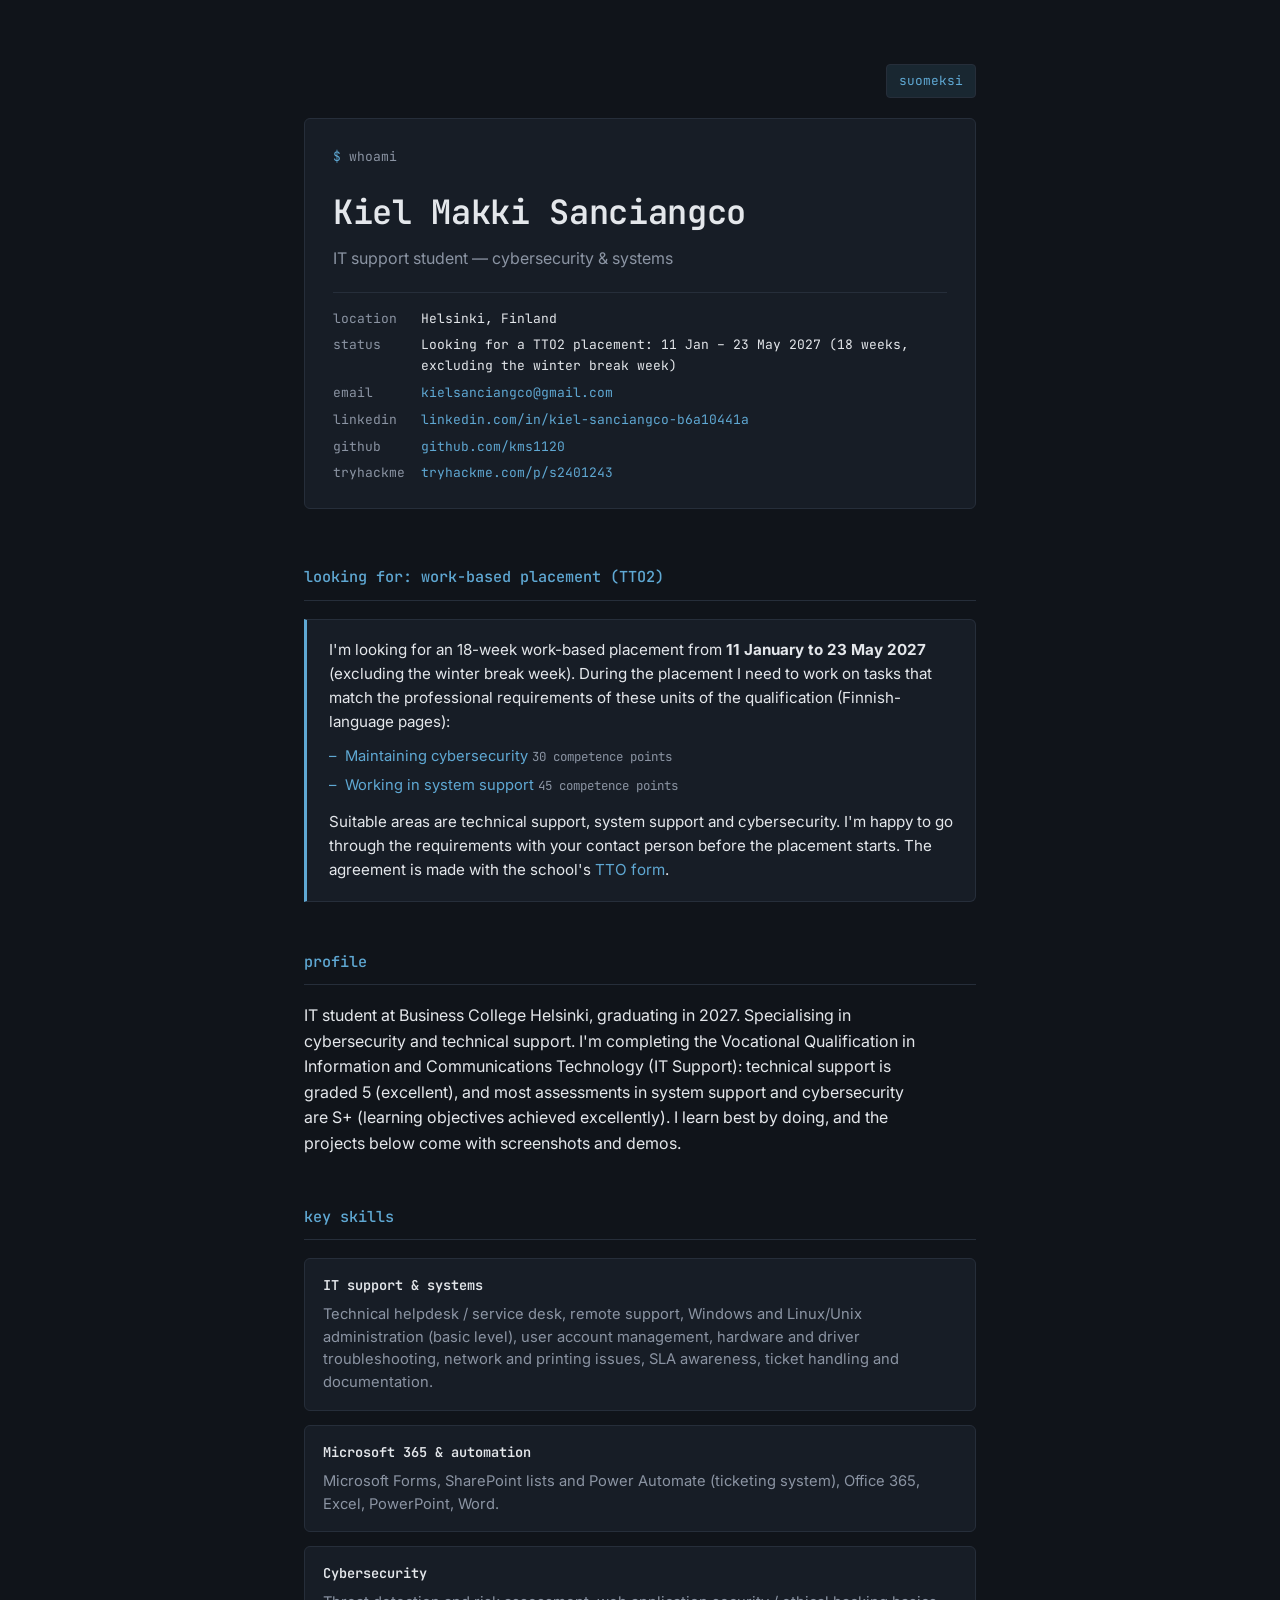
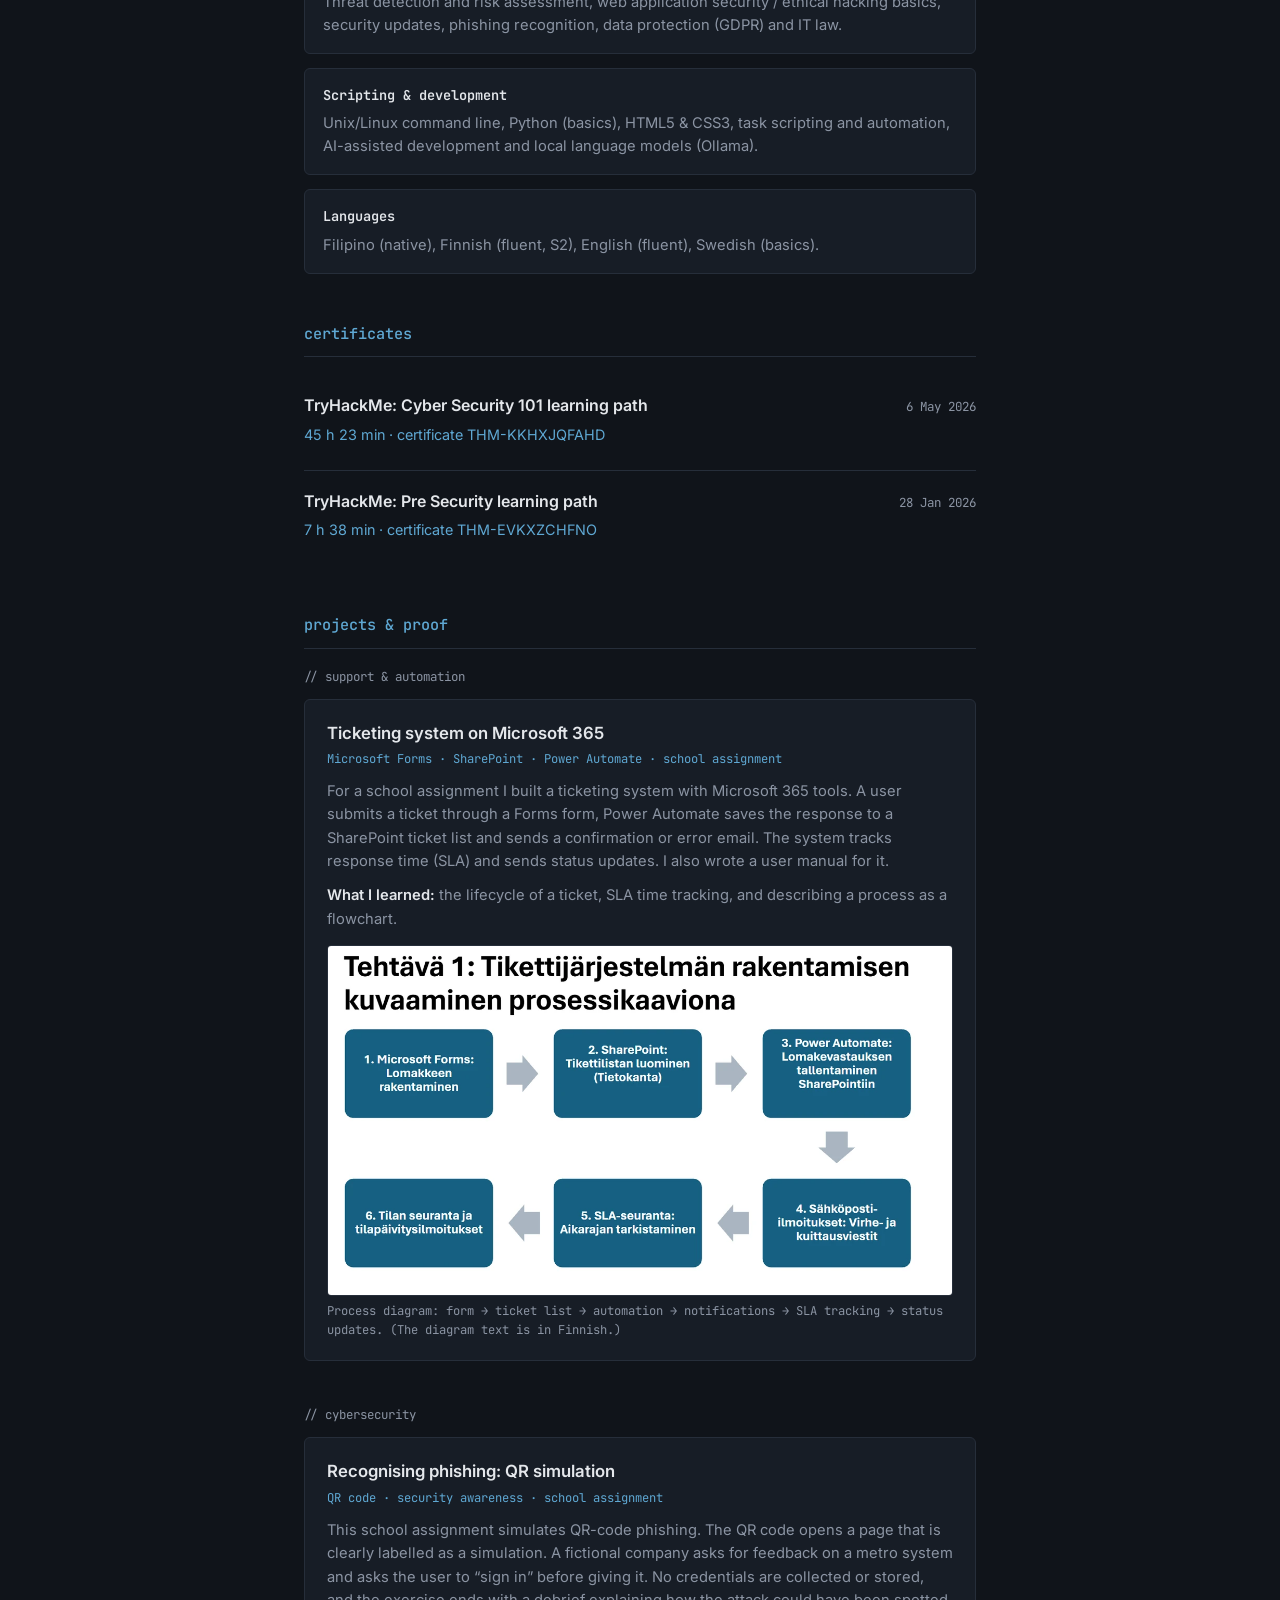
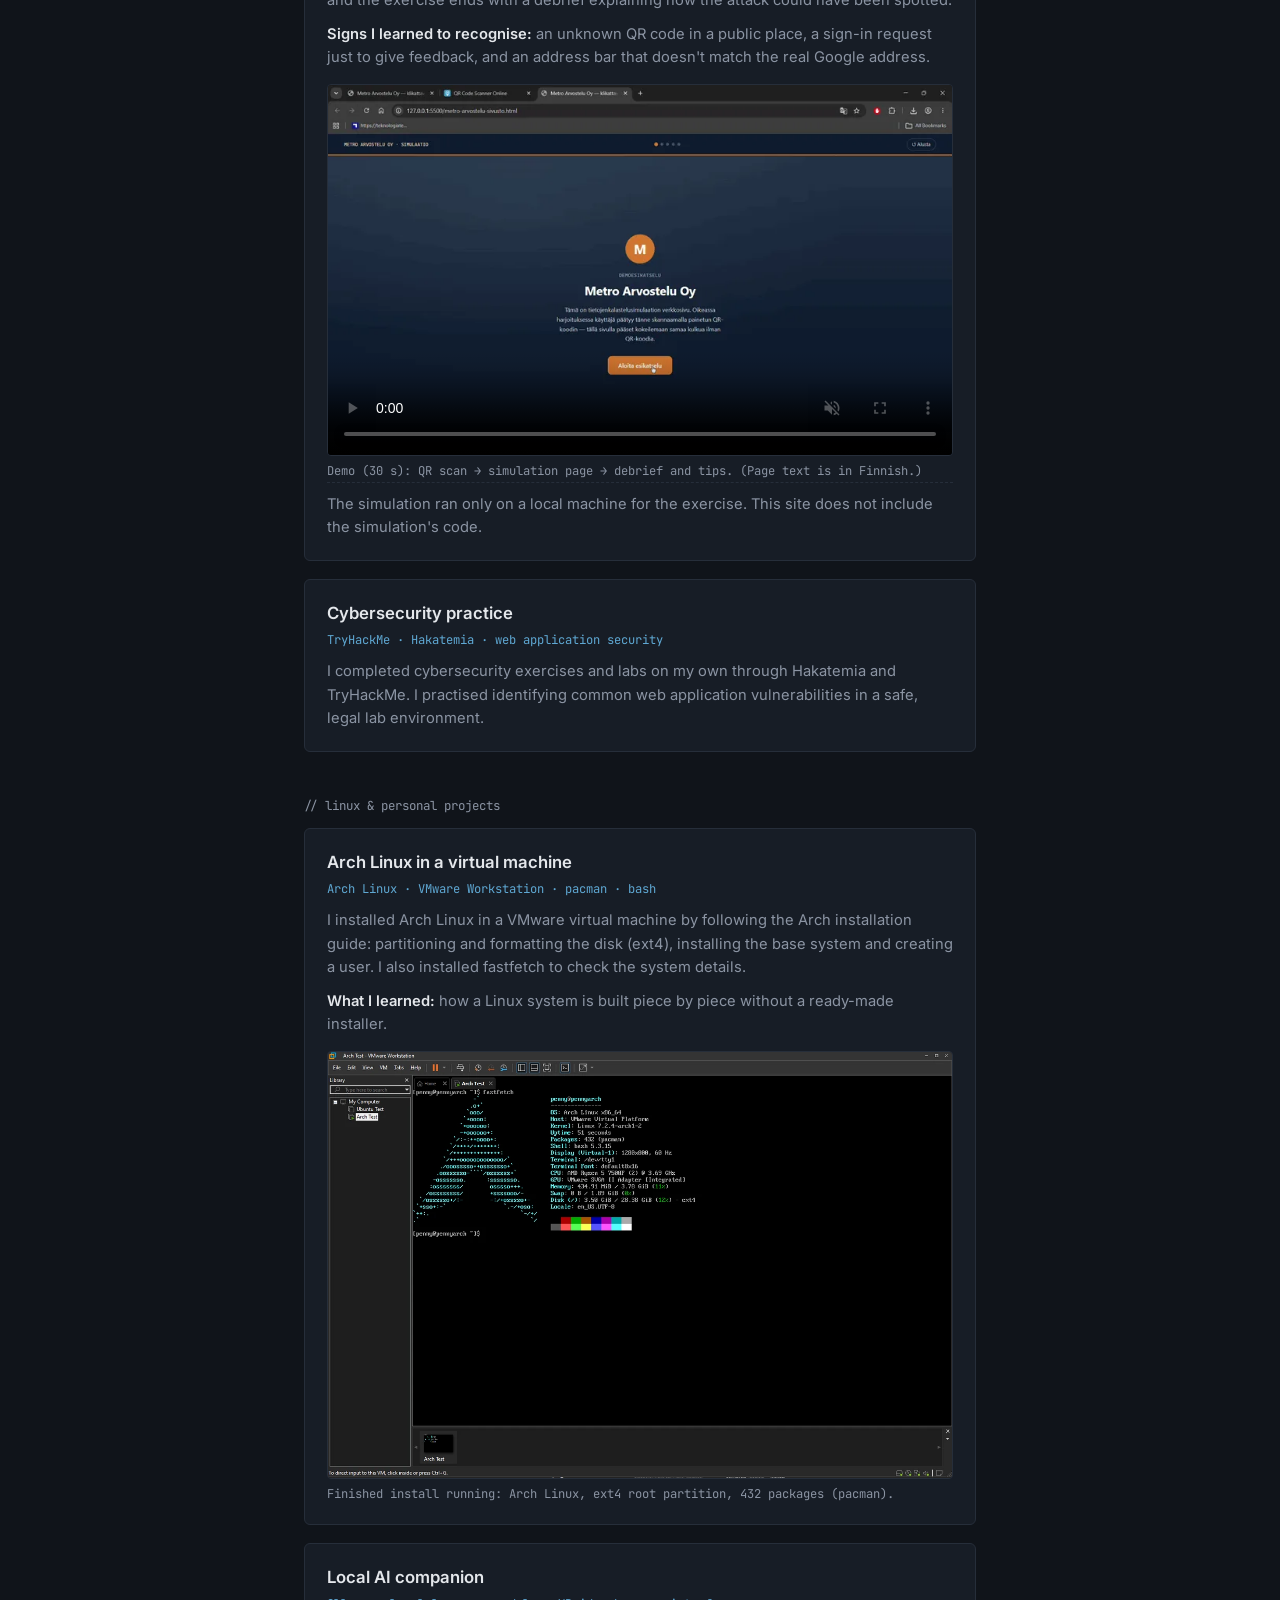
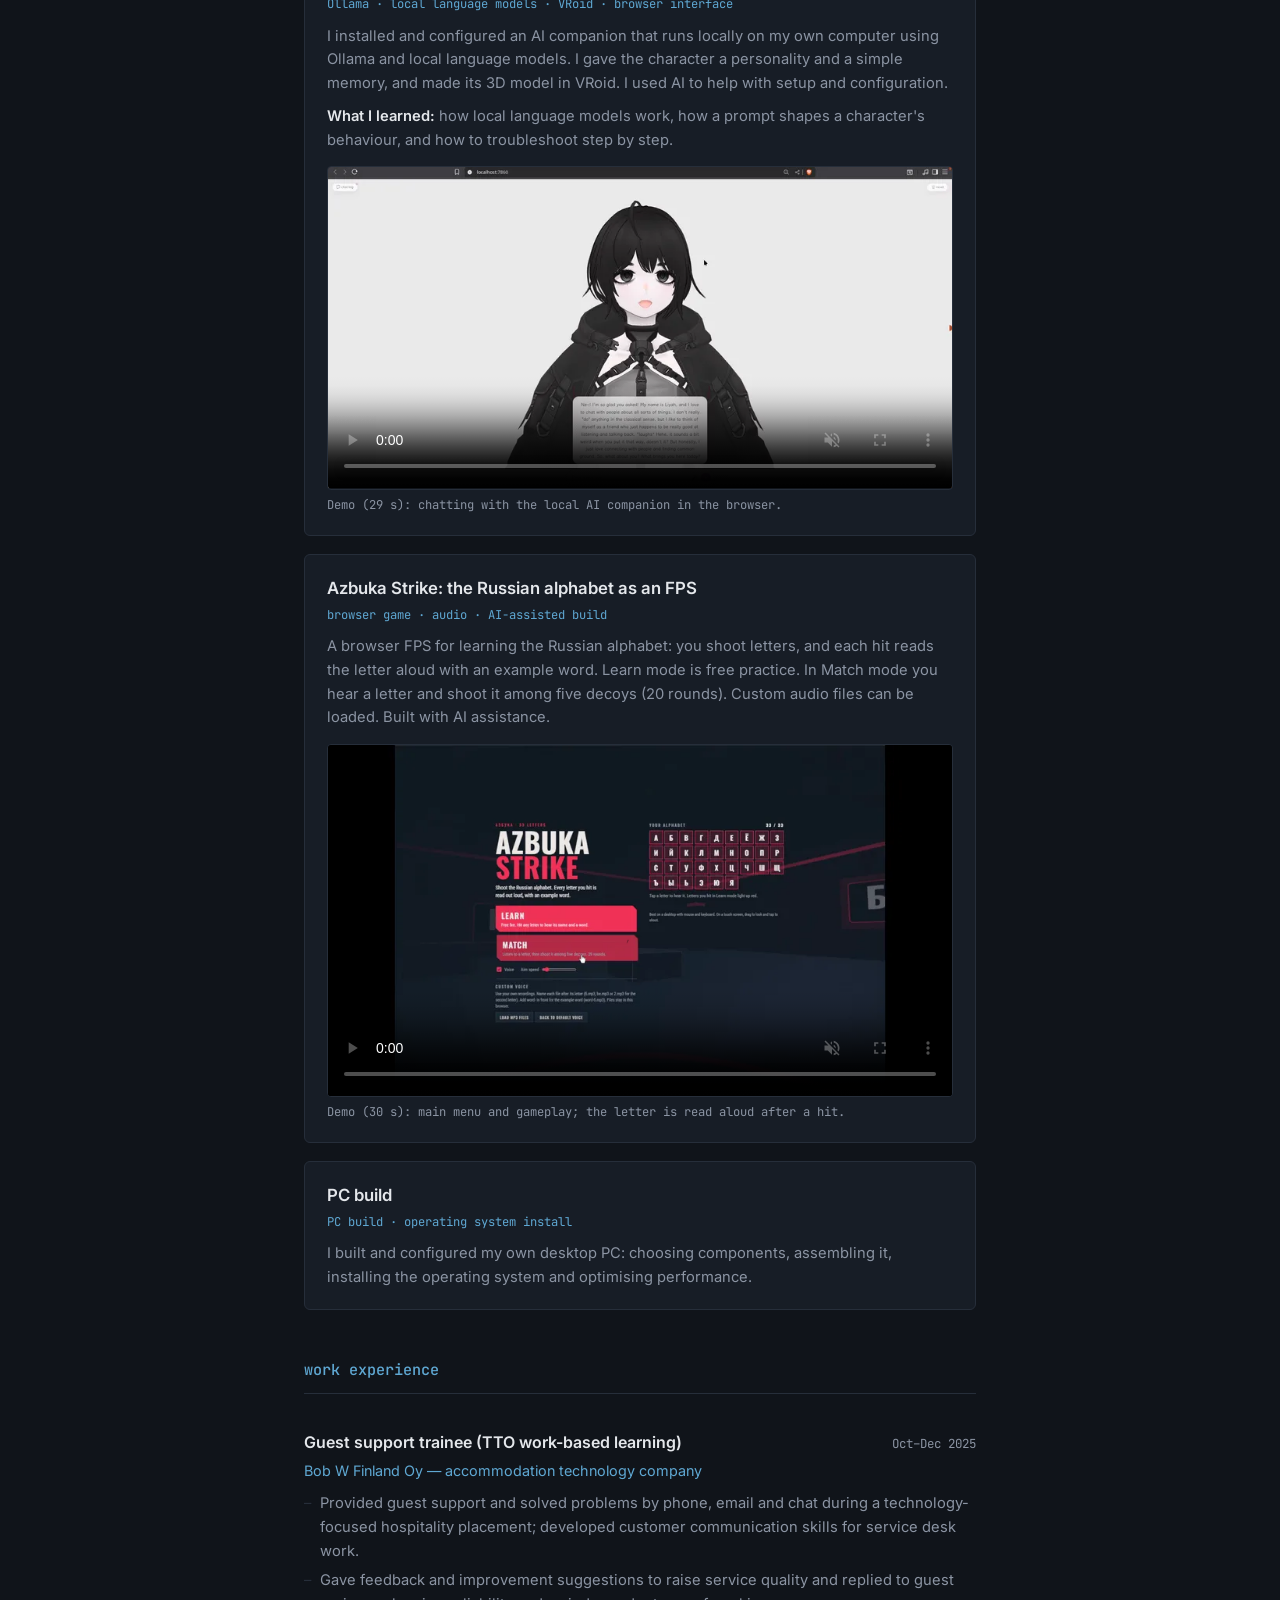
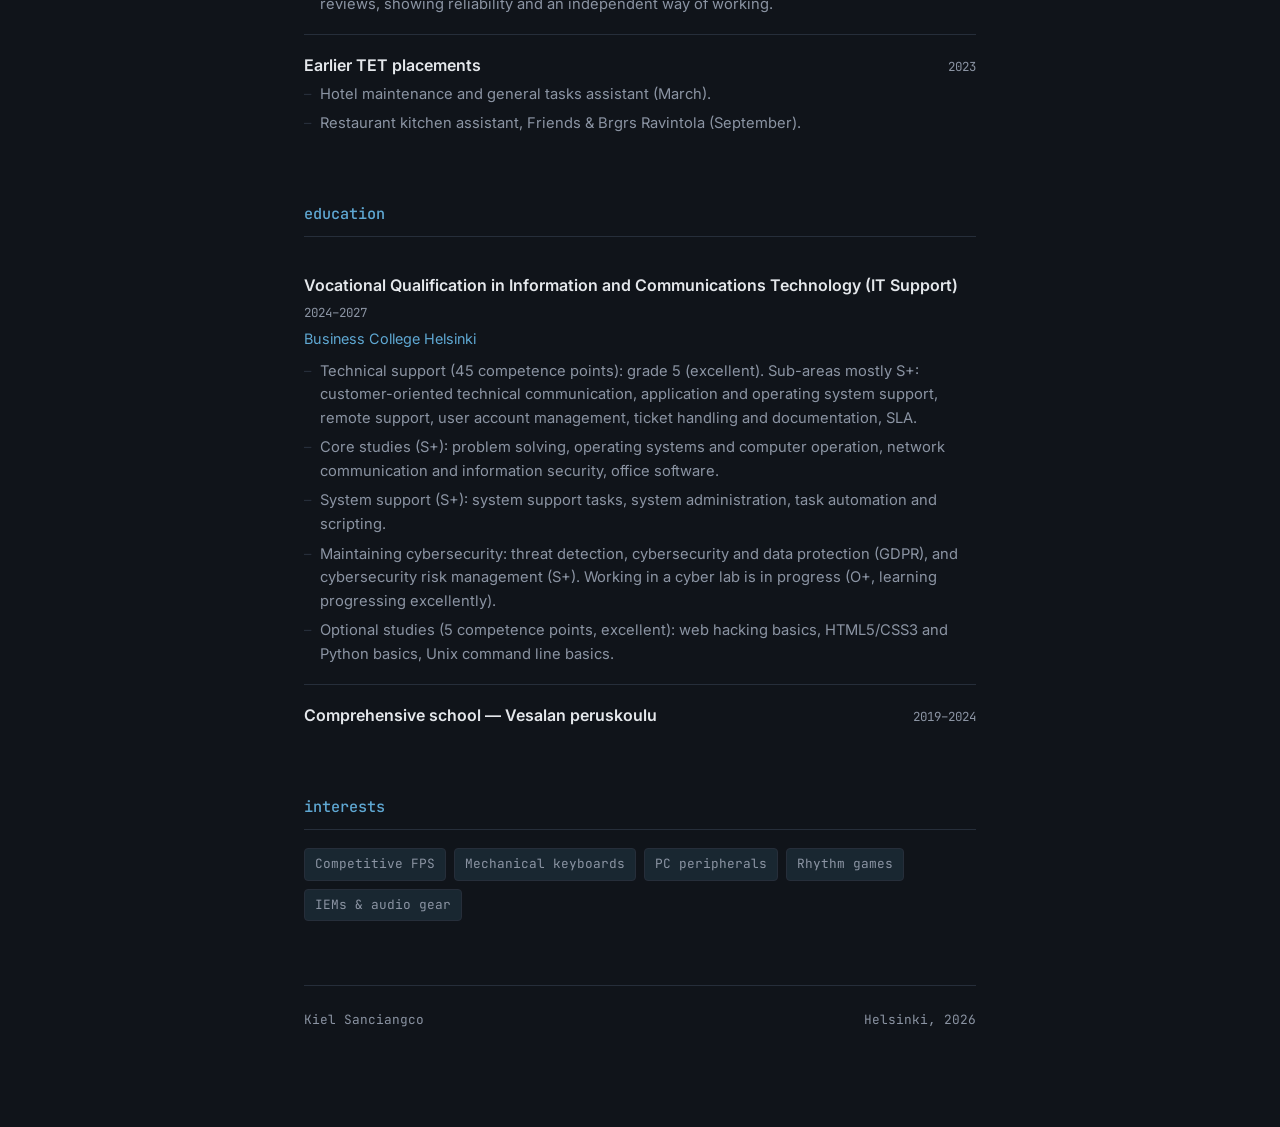
==== commit 7ebb0655: "Add files via upload" ====
--- a/en.html
+++ b/en.html
@@ -25,7 +25,7 @@
     <div class="role-line">IT support student — cybersecurity &amp; systems</div>
     <dl class="status-grid">
       <dt>location</dt><dd>Helsinki, Finland</dd>
-      <dt>status</dt><dd>Looking for a TTO2 placement: 11 Jan – 23 May 2027 (18 weeks)</dd>
+      <dt>status</dt><dd>Looking for a TTO2 placement: 11 Jan – 23 May 2027 (18 weeks, excluding the winter break week)</dd>
       <dt>email</dt><dd><a href="mailto:kielsanciangco@gmail.com">kielsanciangco@gmail.com</a></dd>
       <dt>linkedin</dt><dd><a href="https://linkedin.com/in/kiel-sanciangco-b6a10441a" target="_blank" rel="noopener">linkedin.com/in/kiel-sanciangco-b6a10441a</a></dd>
       <dt>github</dt><dd><a href="https://github.com/kms1120" target="_blank" rel="noopener">github.com/kms1120</a></dd>
@@ -36,7 +36,7 @@
   <section id="tto2">
     <h2>looking for: work-based placement (TTO2)</h2>
     <div class="callout">
-      <p>I'm looking for an 18-week work-based placement from <strong>11 January to 23 May 2027</strong>. During the placement I need to work on tasks that match the professional requirements of these units of the qualification (Finnish-language pages):</p>
+      <p>I'm looking for an 18-week work-based placement from <strong>11 January to 23 May 2027</strong> (excluding the winter break week). During the placement I need to work on tasks that match the professional requirements of these units of the qualification (Finnish-language pages):</p>
       <ul>
         <li><a href="https://eperusteet.opintopolku.fi/#/fi/ammatillinen/6779583/tutkinnonosat/6816528" target="_blank" rel="noopener">Maintaining cybersecurity</a> <span>30 competence points</span></li>
         <li><a href="https://eperusteet.opintopolku.fi/#/fi/ammatillinen/6779583/tutkinnonosat/6816525" target="_blank" rel="noopener">Working in system support</a> <span>45 competence points</span></li>
@@ -63,7 +63,7 @@
       </div>
       <div class="module">
         <h3>Cybersecurity</h3>
-        <p>Threat detection and risk assessment, encryption methods, web application security / ethical hacking basics, security updates, phishing recognition, data protection (GDPR) and IT law.</p>
+        <p>Threat detection and risk assessment, web application security / ethical hacking basics, security updates, phishing recognition, data protection (GDPR) and IT law.</p>
       </div>
       <div class="module">
         <h3>Scripting &amp; development</h3>
@@ -73,6 +73,26 @@
         <h3>Languages</h3>
         <p>Filipino (native), Finnish (fluent, S2), English (fluent), Swedish (basics).</p>
       </div>
+    </div>
+  </section>
+
+  <section id="certificates">
+    <h2>certificates</h2>
+
+    <div class="entry">
+      <div class="entry-head">
+        <h3>TryHackMe: Cyber Security 101 learning path</h3>
+        <time>6 May 2026</time>
+      </div>
+      <div class="org">45 h 23 min · certificate THM-KKHXJQFAHD</div>
+    </div>
+
+    <div class="entry">
+      <div class="entry-head">
+        <h3>TryHackMe: Pre Security learning path</h3>
+        <time>28 Jan 2026</time>
+      </div>
+      <div class="org">7 h 38 min · certificate THM-EVKXZCHFNO</div>
     </div>
   </section>
 
@@ -215,7 +235,7 @@
         <li>Core studies (S+): problem solving, operating systems and computer operation, network communication and information security, office software.</li>
         <li>System support (S+): system support tasks, system administration, task automation and scripting.</li>
         <li>Maintaining cybersecurity: threat detection, cybersecurity and data protection (GDPR), and cybersecurity risk management (S+). Working in a cyber lab is in progress (O+, learning progressing excellently).</li>
-        <li>Optional studies (5, excellent): web hacking basics, HTML5/CSS3 and Python basics, Unix command line basics.</li>
+        <li>Optional studies (5 competence points, excellent): web hacking basics, HTML5/CSS3 and Python basics, Unix command line basics.</li>
       </ul>
     </div>
 
